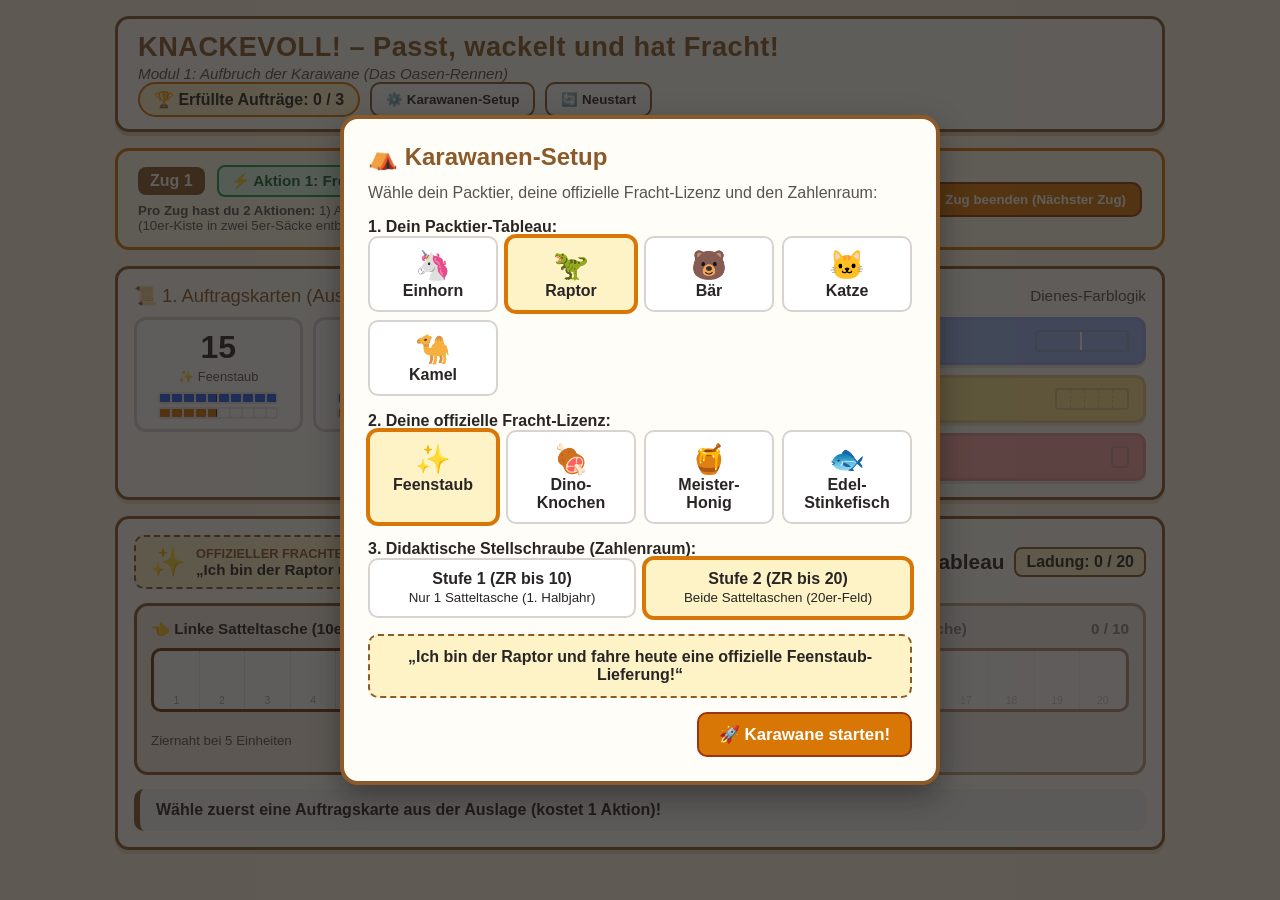
==== knackevoll_aufbruch_der_karawane.html @ 62dbcb81 "bugfix action reset" ====
<!DOCTYPE html>
<html lang="de">
<head>
  <meta charset="UTF-8" />
  <meta name="viewport" content="width=device-width, initial-scale=1.0" />
  <title>KNACKEVOLL! – Passt, wackelt und hat Fracht!</title>
  <style>
    :root {
      --bg-sand: #fdf6e3;
      --bg-panel: #fffdf7;
      --border-wood: #8b5a2b;
      --accent-orange: #d97706;
      --accent-green: #16a34a;
      --blue-10: #2563eb;
      --blue-10-dark: #1d4ed8;
      --yellow-5: #facc15;
      --yellow-5-dark: #ca8a04;
      --red-1: #ef4444;
      --red-1-dark: #b91c1c;
      --text-main: #292524;
    }

    * {
      box-sizing: border-box;
      user-select: none;
    }

    body {
      margin: 0;
      font-family: 'Segoe UI', Tahoma, Geneva, Verdana, sans-serif;
      background-color: var(--bg-sand);
      color: var(--text-main);
      padding: 16px;
    }

    .container {
      max-width: 1050px;
      margin: 0 auto;
    }

    /* Header */
    header {
      display: flex;
      flex-wrap: wrap;
      justify-content: space-between;
      align-items: center;
      background: var(--bg-panel);
      border: 3px solid var(--border-wood);
      border-radius: 14px;
      padding: 12px 20px;
      margin-bottom: 16px;
      box-shadow: 0 4px 0 rgba(139, 90, 43, 0.25);
    }

    .title-group h1 {
      margin: 0;
      font-size: 1.7rem;
      color: var(--border-wood);
      letter-spacing: 0.5px;
    }

    .title-group p {
      margin: 2px 0 0;
      font-size: 0.95rem;
      color: #57534e;
      font-style: italic;
    }

    .header-controls {
      display: flex;
      gap: 10px;
      align-items: center;
      flex-wrap: wrap;
    }

    .badge-score {
      background: #fef3c7;
      border: 2px solid var(--accent-orange);
      padding: 6px 14px;
      border-radius: 999px;
      font-weight: 700;
      font-size: 1rem;
    }

    button {
      cursor: pointer;
      font-family: inherit;
      font-weight: 700;
      border-radius: 10px;
      border: 2px solid var(--border-wood);
      padding: 8px 14px;
      background: #fff;
      color: var(--text-main);
      transition: transform 0.1s, background 0.15s;
    }

    button:hover:not(:disabled) {
      background: #fef3c7;
      transform: translateY(-1px);
    }

    button:disabled {
      opacity: 0.45;
      cursor: not-allowed;
    }

    .btn-primary {
      background: var(--accent-orange);
      color: white;
      border-color: #9a3412;
    }

    .btn-primary:hover:not(:disabled) {
      background: #b45309;
    }

    /* Turn & Action Bar */
    .turn-bar {
      display: grid;
      grid-template-columns: 1fr auto;
      gap: 16px;
      align-items: center;
      background: #fffbeb;
      border: 3px solid var(--accent-orange);
      border-radius: 14px;
      padding: 14px 20px;
      margin-bottom: 16px;
    }

    .action-status {
      display: flex;
      flex-direction: column;
      gap: 6px;
    }

    .action-pills {
      display: flex;
      align-items: center;
      gap: 12px;
      flex-wrap: wrap;
    }

    .turn-badge {
      background: var(--border-wood);
      color: #fff;
      padding: 5px 12px;
      border-radius: 8px;
      font-weight: 700;
    }

    .action-dot {
      display: inline-flex;
      align-items: center;
      gap: 6px;
      padding: 5px 12px;
      border-radius: 8px;
      font-weight: 700;
      font-size: 0.95rem;
      border: 2px solid #78716c;
      background: #e7e5e4;
      color: #57534e;
    }

    .action-dot.available {
      background: #dcfce7;
      border-color: var(--accent-green);
      color: #166534;
    }

    .action-dot.active-grab {
      background: #dbeafe;
      border-color: var(--blue-10);
      color: #1e40af;
      animation: pulse 1.2s infinite;
    }

    @keyframes pulse {
      0%, 100% { transform: scale(1); }
      50% { transform: scale(1.03); }
    }

    /* Order Selection Area */
    .top-grid {
      display: grid;
      grid-template-columns: 1.2fr 1fr;
      gap: 16px;
      margin-bottom: 16px;
    }

    @media (max-width: 820px) {
      .top-grid {
        grid-template-columns: 1fr;
      }
    }

    .panel {
      background: var(--bg-panel);
      border: 3px solid var(--border-wood);
      border-radius: 14px;
      padding: 16px;
      box-shadow: 0 4px 0 rgba(139, 90, 43, 0.18);
    }

    .panel-title {
      margin: 0 0 10px 0;
      font-size: 1.15rem;
      color: var(--border-wood);
      display: flex;
      justify-content: space-between;
      align-items: center;
    }

    .orders-row {
      display: grid;
      grid-template-columns: repeat(3, 1fr);
      gap: 10px;
    }

    .order-card {
      border: 3px solid #d6d3d1;
      border-radius: 12px;
      padding: 10px;
      background: #fff;
      text-align: center;
      cursor: pointer;
      transition: all 0.15s;
      position: relative;
    }

    .order-card:hover:not(.disabled) {
      border-color: var(--accent-orange);
      transform: translateY(-2px);
    }

    .order-card.active {
      border-color: var(--accent-green);
      background: #f0fdf4;
      box-shadow: 0 0 0 3px rgba(22, 163, 74, 0.25);
    }

    .order-card.disabled {
      opacity: 0.55;
      cursor: not-allowed;
    }

    .order-number {
      font-size: 2rem;
      font-weight: 900;
      color: var(--text-main);
      line-height: 1.1;
    }

    .order-desc {
      font-size: 0.8rem;
      color: #57534e;
      margin: 4px 0 8px;
    }

    /* Visual 20-strip on card */
    .mini-strip-wrap {
      display: flex;
      flex-direction: column;
      gap: 3px;
      align-items: center;
    }

    .mini-strip {
      display: grid;
      grid-template-columns: repeat(10, 1fr);
      gap: 2px;
      width: 100%;
      max-width: 120px;
      background: #e7e5e4;
      padding: 2px;
      border-radius: 4px;
    }

    .mini-cell {
      height: 8px;
      background: #fff;
      border-radius: 1px;
    }

    .mini-cell.filled-10 { background: var(--blue-10); }
    .mini-cell.filled-1 { background: var(--accent-orange); }
    .mini-cell.mid-border { border-right: 1.5px solid #292524; }

    /* Market */
    .market-items {
      display: flex;
      flex-direction: column;
      gap: 10px;
    }

    .market-btn {
      display: flex;
      align-items: center;
      justify-content: space-between;
      padding: 10px 14px;
      border-radius: 10px;
      border: 3px solid transparent;
      color: #fff;
      font-size: 1rem;
      font-weight: 800;
      box-shadow: 0 3px 0 rgba(0,0,0,0.2);
    }

    .market-btn.piece-10 {
      background: var(--blue-10);
      border-color: var(--blue-10-dark);
    }

    .market-btn.piece-5 {
      background: var(--yellow-5);
      border-color: var(--yellow-5-dark);
      color: #1c1917;
    }

    .market-btn.piece-1 {
      background: var(--red-1);
      border-color: var(--red-1-dark);
    }

    .piece-preview {
      display: flex;
      height: 22px;
      border-radius: 4px;
      overflow: hidden;
      border: 2px solid rgba(0,0,0,0.35);
    }

    .piece-preview span {
      width: 14px;
      height: 100%;
      border-right: 1px dashed rgba(0,0,0,0.3);
    }

    .piece-preview span:last-child {
      border-right: none;
    }

    /* Animal Board */
    .board-header {
      display: flex;
      justify-content: space-between;
      align-items: center;
      flex-wrap: wrap;
      gap: 12px;
      margin-bottom: 14px;
    }

    .waybill {
      display: flex;
      align-items: center;
      gap: 10px;
      background: #fef3c7;
      border: 2px dashed var(--border-wood);
      padding: 8px 14px;
      border-radius: 10px;
    }

    .waybill-icon {
      font-size: 1.8rem;
    }

    .waybill-text strong {
      display: block;
      font-size: 0.8rem;
      text-transform: uppercase;
      color: var(--border-wood);
    }

    .waybill-text span {
      font-size: 0.95rem;
      font-weight: 700;
    }

    .animal-display {
      display: flex;
      align-items: center;
      gap: 10px;
      font-size: 1.3rem;
      font-weight: 800;
    }

    .bags-grid {
      display: grid;
      grid-template-columns: 1fr 1fr;
      gap: 20px;
      margin-top: 8px;
    }

    @media (max-width: 720px) {
      .bags-grid {
        grid-template-columns: 1fr;
      }
    }

    .saddlebag {
      background: #f5ebe0;
      border: 3px solid var(--border-wood);
      border-radius: 14px;
      padding: 14px;
      position: relative;
      transition: transform 0.15s;
    }

    .saddlebag.locked {
      opacity: 0.55;
      background: #e7e5e4;
    }

    .bag-header {
      display: flex;
      justify-content: space-between;
      font-weight: 800;
      margin-bottom: 10px;
      font-size: 0.95rem;
    }

    .bag-track {
      position: relative;
      height: 64px;
      background: #fff;
      border: 3px solid #78350f;
      border-radius: 10px;
      display: grid;
      grid-template-columns: repeat(10, 1fr);
      overflow: hidden;
    }

    .bag-slot-bg {
      border-right: 1px dotted #d6d3d1;
      display: flex;
      align-items: flex-end;
      justify-content: center;
      padding-bottom: 3px;
      font-size: 0.65rem;
      color: #a8a29e;
    }

    /* 5er Ziernaht */
    .bag-slot-bg:nth-child(5) {
      border-right: 3px dashed #b45309;
    }

    .bag-slot-bg:last-child {
      border-right: none;
    }

    .bag-pieces-layer {
      position: absolute;
      inset: 0;
      display: flex;
      align-items: stretch;
      padding: 4px;
      gap: 2px;
      pointer-events: none;
    }

    .loaded-piece {
      height: 100%;
      border-radius: 6px;
      display: flex;
      align-items: center;
      justify-content: center;
      font-weight: 800;
      font-size: 0.9rem;
      position: relative;
      box-shadow: inset 0 -3px 0 rgba(0,0,0,0.2);
      pointer-events: auto;
    }

    .loaded-piece.val-10 {
      width: 100%;
      background: var(--blue-10);
      color: #fff;
      border: 2px solid var(--blue-10-dark);
      background-image: linear-gradient(to right, transparent 49.5%, rgba(255,255,255,0.6) 49.5%, rgba(255,255,255,0.6) 50.5%, transparent 50.5%);
    }

    .loaded-piece.val-5 {
      width: 50%;
      background: var(--yellow-5);
      color: #1c1917;
      border: 2px solid var(--yellow-5-dark);
      background-image: repeating-linear-gradient(to right, transparent, transparent calc(20% - 1px), rgba(0,0,0,0.18) calc(20% - 1px), rgba(0,0,0,0.18) 20%);
    }

    .loaded-piece.val-1 {
      width: 10%;
      background: var(--red-1);
      color: #fff;
      border: 2px solid var(--red-1-dark);
    }

    .bag-actions {
      margin-top: 10px;
      display: flex;
      justify-content: space-between;
      align-items: center;
      min-height: 36px;
    }

    .btn-unbundle {
      background: #dbeafe;
      border-color: var(--blue-10);
      color: #1e3a8a;
      font-size: 0.85rem;
      padding: 6px 10px;
    }

    /* Wackel-Animation */
    @keyframes shake {
      0%, 100% { transform: translateX(0); }
      20%, 60% { transform: translateX(-8px) rotate(-1deg); }
      40%, 80% { transform: translateX(8px) rotate(1deg); }
    }

    .shake {
      animation: shake 0.45s ease-in-out;
      border-color: var(--red-1) !important;
    }

    /* Message Box */
    .feedback-bar {
      margin-top: 14px;
      padding: 12px 16px;
      border-radius: 10px;
      font-weight: 700;
      background: #f5f5f4;
      border-left: 6px solid var(--border-wood);
      display: flex;
      justify-content: space-between;
      align-items: center;
      gap: 12px;
    }

    .feedback-bar.error {
      background: #fef2f2;
      border-left-color: var(--red-1);
      color: #991b1b;
    }

    .feedback-bar.success {
      background: #f0fdf4;
      border-left-color: var(--accent-green);
      color: #166534;
    }

    /* Modal Setup */
    .modal-overlay {
      position: fixed;
      inset: 0;
      background: rgba(28, 25, 23, 0.7);
      display: flex;
      align-items: center;
      justify-content: center;
      padding: 16px;
      z-index: 100;
    }

    .modal-overlay.hidden {
      display: none;
    }

    .modal-card {
      background: var(--bg-panel);
      border: 4px solid var(--border-wood);
      border-radius: 18px;
      max-width: 600px;
      width: 100%;
      padding: 24px;
      box-shadow: 0 12px 30px rgba(0,0,0,0.35);
    }

    .setup-grid {
      display: grid;
      grid-template-columns: repeat(auto-fit, minmax(110px, 1fr));
      gap: 8px;
      margin-bottom: 16px;
    }

    .choice-btn {
      padding: 10px;
      text-align: center;
      border: 2px solid #d6d3d1;
      border-radius: 10px;
      background: #fff;
      cursor: pointer;
    }

    .choice-btn.selected {
      border-color: var(--accent-orange);
      background: #fef3c7;
      box-shadow: 0 0 0 2px var(--accent-orange);
    }

    .motto-preview {
      background: #fef3c7;
      border: 2px dashed var(--border-wood);
      padding: 12px;
      border-radius: 10px;
      text-align: center;
      font-weight: 700;
      margin: 14px 0;
    }
  </style>
</head>
<body>

<div class="container">
  <header>
    <div class="title-group">
      <h1>KNACKEVOLL! – Passt, wackelt und hat Fracht!</h1>
      <p>Modul 1: Aufbruch der Karawane (Das Oasen-Rennen)</p>
    </div>
    <div class="header-controls">
      <div class="badge-score" id="scoreDisplay">🏆 Erfüllte Aufträge: 0 / 3</div>
      <button onclick="openSetup()">⚙️ Karawanen-Setup</button>
      <button onclick="resetGame()">🔄 Neustart</button>
    </div>
  </header>

  <!-- Turn & Action Economy Bar -->
  <div class="turn-bar">
    <div class="action-status">
      <div class="action-pills">
        <span class="turn-badge" id="turnCounter">Zug 1</span>
        <span class="action-dot available" id="actSlot1">⚡ Aktion 1: Frei</span>
        <span class="action-dot available" id="actSlot2">⚡ Aktion 2: Frei</span>
        <span class="action-dot" id="grabStatus" style="display:none;">📦 Fracht nehmen: noch 1 Teil frei</span>
      </div>
      <small style="color:#57534e;">
        <strong>Pro Zug hast du 2 Aktionen:</strong> 1) Auftrag wählen &nbsp;|&nbsp; 2) Fracht nehmen (max. 2 Teile) &nbsp;|&nbsp; 3) Tauschen (10er-Kiste in zwei 5er-Säcke entbündeln)
      </small>
    </div>
    <div style="display:flex; gap:8px; flex-wrap:wrap;">
      <button id="btnUndo" onclick="undoLastStep()" disabled title="Letzten Klick in diesem Zug korrigieren">↩️ Rückgängig</button>
      <button class="btn-primary" id="btnNextTurn" onclick="endTurn()">⏭️ Zug beenden (Nächster Zug)</button>
    </div>
  </div>

  <!-- Top Grid: Orders & Market -->
  <div class="top-grid">
    <!-- Auftragskarten -->
    <div class="panel">
      <div class="panel-title">
        <span>📜 1. Auftragskarten (Auslage)</span>
        <small id="orderHint" style="font-weight:normal; color:#57534e;">Klicke eine Karte (kostet 1 Aktion)</small>
      </div>
      <div class="orders-row" id="ordersContainer"></div>
    </div>

    <!-- Markt -->
    <div class="panel">
      <div class="panel-title">
        <span>🏪 2. Offener Fracht-Markt</span>
        <small style="font-weight:normal; color:#57534e;">Dienes-Farblogik</small>
      </div>
      <div class="market-items">
        <button class="market-btn piece-10" id="btnBuy10" onclick="takeCargo(10)">
          <span>📦 10er-Kiste (Blau)</span>
          <div class="piece-preview">
            <span style="width:45px; border-right:2px solid #fff;"></span>
            <span style="width:45px;"></span>
          </div>
        </button>
        <button class="market-btn piece-5" id="btnBuy5" onclick="takeCargo(5)">
          <span> sack 5er-Sack (Gelb)</span>
          <div class="piece-preview">
            <span></span><span></span><span></span><span></span><span></span>
          </div>
        </button>
        <button class="market-btn piece-1" id="btnBuy1" onclick="takeCargo(1)">
          <span>🍎 1er-Einheit (Rot)</span>
          <div class="piece-preview">
            <span></span>
          </div>
        </button>
      </div>
    </div>
  </div>

  <!-- Animal Tableau -->
  <div class="panel">
    <div class="board-header">
      <div class="waybill">
        <div class="waybill-icon" id="waybillIcon">✨</div>
        <div class="waybill-text">
          <strong>Offizieller Frachtbrief</strong>
          <span id="waybillMotto">Ich bin der Raptor und fahre heute eine offizielle Feenstaub-Lieferung!</span>
        </div>
      </div>
      <div class="animal-display">
        <span id="animalBadge">🦖 Raptor-Tableau</span>
        <span style="background:#fef3c7; border:2px solid var(--border-wood); padding:4px 10px; border-radius:8px; font-size:1rem;" id="totalLoadBadge">
          Ladung: 0 / 20
        </span>
      </div>
    </div>

    <div class="bags-grid">
      <!-- Linke Tasche (Zehnerstelle) -->
      <div class="saddlebag" id="bagLeft">
        <div class="bag-header">
          <span>👈 Linke Satteltasche (10er-Tasche)</span>
          <span id="leftCount">0 / 10</span>
        </div>
        <div class="bag-track">
          <div class="bag-slot-bg">1</div><div class="bag-slot-bg">2</div><div class="bag-slot-bg">3</div><div class="bag-slot-bg">4</div><div class="bag-slot-bg">5</div>
          <div class="bag-slot-bg">6</div><div class="bag-slot-bg">7</div><div class="bag-slot-bg">8</div><div class="bag-slot-bg">9</div><div class="bag-slot-bg">10</div>
          <div class="bag-pieces-layer" id="leftPieces"></div>
        </div>
        <div class="bag-actions">
          <small style="color:#57534e;">Ziernaht bei 5 Einheiten</small>
          <button class="btn-unbundle" id="btnUnbundleLeft" onclick="unbundleTen('left')" style="display:none;">
            🔄 Tauschen: 10er ➔ 2× 5er (1 Aktion)
          </button>
        </div>
      </div>

      <!-- Rechte Tasche (Einerstelle / Überlauf) -->
      <div class="saddlebag" id="bagRight">
        <div class="bag-header">
          <span>👉 Rechte Satteltasche (Überlauf-Tasche)</span>
          <span id="rightCount">0 / 10</span>
        </div>
        <div class="bag-track">
          <div class="bag-slot-bg">11</div><div class="bag-slot-bg">12</div><div class="bag-slot-bg">13</div><div class="bag-slot-bg">14</div><div class="bag-slot-bg">15</div>
          <div class="bag-slot-bg">16</div><div class="bag-slot-bg">17</div><div class="bag-slot-bg">18</div><div class="bag-slot-bg">19</div><div class="bag-slot-bg">20</div>
          <div class="bag-pieces-layer" id="rightPieces"></div>
        </div>
        <div class="bag-actions">
          <small id="rightBagRuleHint" style="color:#57534e;">Erst öffnen, wenn links randvoll (10) ist!</small>
          <button class="btn-unbundle" id="btnUnbundleRight" onclick="unbundleTen('right')" style="display:none;">
            🔄 Tauschen: 10er ➔ 2× 5er (1 Aktion)
          </button>
        </div>
      </div>
    </div>

    <div class="feedback-bar" id="feedbackBox">
      <span id="feedbackText">Wähle zuerst eine Auftragskarte aus der Auslage (1 Aktion)!</span>
    </div>
  </div>
</div>

<!-- Setup Modal -->
<div class="modal-overlay" id="setupModal">
  <div class="modal-card">
    <h2 style="margin-top:0; color:var(--border-wood);">⛺ Karawanen-Setup</h2>
    <p style="margin-top:-6px; color:#57534e;">Wähle dein Packtier, deine offizielle Fracht-Lizenz und den Zahlenraum:</p>

    <strong>1. Dein Packtier-Tableau:</strong>
    <div class="setup-grid" id="animalChoices"></div>

    <strong>2. Deine offizielle Fracht-Lizenz:</strong>
    <div class="setup-grid" id="licenseChoices"></div>

    <strong>3. Didaktische Stellschraube (Zahlenraum):</strong>
    <div class="setup-grid" style="grid-template-columns: 1fr 1fr;">
      <div class="choice-btn" id="lvl1Btn" onclick="selectLevel(1)">
        <strong>Stufe 1 (ZR bis 10)</strong><br><small>Nur 1 Satteltasche (1. Halbjahr)</small>
      </div>
      <div class="choice-btn selected" id="lvl2Btn" onclick="selectLevel(2)">
        <strong>Stufe 2 (ZR bis 20)</strong><br><small>Beide Satteltaschen (20er-Feld)</small>
      </div>
    </div>

    <div class="motto-preview" id="setupMottoPreview"></div>

    <div style="text-align:right;">
      <button class="btn-primary" onclick="closeSetupAndStart()" style="font-size:1.05rem; padding:10px 20px;">
        🚀 Karawane starten!
      </button>
    </div>
  </div>
</div>

<script>
  const ANIMALS = [
    { id: 'unicorn', name: 'Einhorn', article: 'das Einhorn', icon: '🦄' },
    { id: 'raptor', name: 'Raptor', article: 'der Raptor', icon: '🦖' },
    { id: 'bear', name: 'Bär', article: 'der Bär', icon: '🐻' },
    { id: 'cat', name: 'Katze', article: 'die Katze', icon: '🐱' },
    { id: 'camel', name: 'Kamel', article: 'das Kamel', icon: '🐪' }
  ];

  const LICENSES = [
    { id: 'fairy', name: 'Feenstaub', title: 'Königliche Feenstaub-Lizenz', icon: '✨' },
    { id: 'dino', name: 'Dino-Knochen', title: 'Große Dino-Knochen-Lizenz', icon: '🍖' },
    { id: 'honey', name: 'Meister-Honig', title: 'Meister-Honig-Lizenz', icon: '🍯' },
    { id: 'fish', name: 'Edel-Stinkefisch', title: 'Edel-Stinkefisch-Lizenz', icon: '🐟' }
  ];

  let config = {
    animal: ANIMALS[1],
    license: LICENSES[0],
    level: 2 // 1 = bis 10, 2 = bis 20
  };

  let state = {
    score: 0,
    turn: 1,
    actionsUsed: 0,         // 0..2 Aktionen pro Zug
    cargoGrabRemaining: 0,  // Wenn Aktion "Fracht nehmen" aktiv ist: noch 1 weiteres Teil in dieser Aktion erlaubt
    activeOrder: null,      // Zielzahl
    activeOrderIdx: null,
    availableOrders: [],
    leftBag: [],            // Array aus [10, 5, 1]
    rightBag: [],
    history: []             // Nur für echten "Rückgängig"-Button innerhalb desselben Zuges
  };

  function initSetupUI() {
    const aWrap = document.getElementById('animalChoices');
    aWrap.innerHTML = ANIMALS.map(a => `
      <div class="choice-btn ${a.id === config.animal.id ? 'selected' : ''}" onclick="pickAnimal('${a.id}')">
        <div style="font-size:1.8rem;">${a.icon}</div>
        <strong>${a.name}</strong>
      </div>
    `).join('');

    const lWrap = document.getElementById('licenseChoices');
    lWrap.innerHTML = LICENSES.map(l => `
      <div class="choice-btn ${l.id === config.license.id ? 'selected' : ''}" onclick="pickLicense('${l.id}')">
        <div style="font-size:1.8rem;">${l.icon}</div>
        <strong>${l.name}</strong>
      </div>
    `).join('');

    document.getElementById('lvl1Btn').classList.toggle('selected', config.level === 1);
    document.getElementById('lvl2Btn').classList.toggle('selected', config.level === 2);

    const motto = `„Ich bin ${config.animal.article} und fahre heute eine offizielle ${config.license.name}-Lieferung!“`;
    document.getElementById('setupMottoPreview').textContent = motto;
  }

  function pickAnimal(id) {
    config.animal = ANIMALS.find(a => a.id === id);
    initSetupUI();
  }

  function pickLicense(id) {
    config.license = LICENSES.find(l => l.id === id);
    initSetupUI();
  }

  function selectLevel(lvl) {
    config.level = lvl;
    initSetupUI();
  }

  function openSetup() {
    initSetupUI();
    document.getElementById('setupModal').classList.remove('hidden');
  }

  function closeSetupAndStart() {
    document.getElementById('setupModal').classList.add('hidden');
    resetGame();
  }

  function generateOrders() {
    const maxVal = config.level === 1 ? 10 : 20;
    const minVal = config.level === 1 ? 2 : 6;
    const set = new Set();
    while (set.size < 3) {
      set.add(Math.floor(Math.random() * (maxVal - minVal + 1)) + minVal);
    }
    return Array.from(set);
  }

  function saveSnapshot() {
    state.history.push(JSON.stringify({
      actionsUsed: state.actionsUsed,
      cargoGrabRemaining: state.cargoGrabRemaining,
      activeOrder: state.activeOrder,
      activeOrderIdx: state.activeOrderIdx,
      leftBag: [...state.leftBag],
      rightBag: [...state.rightBag]
    }));
  }

  function undoLastStep() {
    if (state.history.length === 0) return;
    const prev = JSON.parse(state.history.pop());
    state.actionsUsed = prev.actionsUsed;
    state.cargoGrabRemaining = prev.cargoGrabRemaining;
    state.activeOrder = prev.activeOrder;
    state.activeOrderIdx = prev.activeOrderIdx;
    state.leftBag = prev.leftBag;
    state.rightBag = prev.rightBag;
    setFeedback('↩️ Letzter Schritt in diesem Zug wurde rückgängig gemacht.', '');
    render();
  }

  function resetGame() {
    state.score = 0;
    state.turn = 1;
    state.actionsUsed = 0;
    state.cargoGrabRemaining = 0;
    state.activeOrder = null;
    state.activeOrderIdx = null;
    state.availableOrders = generateOrders();
    state.leftBag = [];
    state.rightBag = [];
    state.history = [];
    setFeedback('Wähle zuerst eine Auftragskarte aus der Auslage (kostet 1 Aktion)!', '');
    render();
  }

  // AKTION 1: Auftrag wählen
  function selectOrderCard(index) {
    if (state.activeOrder !== null) {
      setFeedback('Du hast bereits einen aktiven Auftrag! Belade dein Tier bis zum Zielwert.', 'error');
      return;
    }
    if (state.actionsUsed >= 2) {
      setFeedback('Keine Aktion mehr in diesem Zug frei! Klicke auf „Zug beenden“.', 'error');
      return;
    }

    saveSnapshot();
    // Falls man mitten in einer "Fracht nehmen"-Aktion war, wird diese abgeschlossen
    state.cargoGrabRemaining = 0;
    state.actionsUsed += 1;
    state.activeOrderIdx = index;
    state.activeOrder = state.availableOrders[index];

    setFeedback(`📜 Auftrag „${state.activeOrder} ${config.license.name}“ gewählt (1 Aktion verbraucht).`, '');
    render();
  }

  // AKTION 2: Fracht nehmen (maximal 2 Teile pro Aktion)
  function takeCargo(pieceValue) {
    if (state.activeOrder === null) {
      setFeedback('Bitte wähle zuerst eine Auftragskarte (1 Aktion), bevor du Fracht auflädst!', 'error');
      return;
    }

    // Prüfen, ob noch ein Teil aus einer laufenden "Fracht nehmen"-Aktion frei ist oder eine neue Aktion gestartet werden muss
    const needsNewAction = state.cargoGrabRemaining === 0;
    if (needsNewAction && state.actionsUsed >= 2) {
      setFeedback('Deine 2 Aktionen für diesen Zug sind verbraucht! Klicke auf „Zug beenden“.', 'error');
      return;
    }

    const leftSum = sumBag(state.leftBag);
    const rightSum = sumBag(state.rightBag);
    const totalSum = leftSum + rightSum;

    // Prüfen, ob das Auftragslimit überschritten würde
    if (totalSum + pieceValue > state.activeOrder) {
      triggerShake(leftSum < 10 ? 'bagLeft' : 'bagRight');
      setFeedback(`⚠️ Wackel-Regel! Dein Auftrag verlangt genau ${state.activeOrder}. Mit +${pieceValue} würdest du überladen (${totalSum + pieceValue})!`, 'error');
      return;
    }

    // „Erst links, dann rechts“-Regel
    let targetBag = 'left';
    if (leftSum < 10) {
      if (leftSum + pieceValue > 10) {
        triggerShake('bagLeft');
        setFeedback(`⚠️ Wackel-Regel! In der linken Tasche sind nur noch ${10 - leftSum} Plätze frei. Ein ${pieceValue}er-Stück passt dort nicht hinein!`, 'error');
        return;
      }
      targetBag = 'left';
    } else {
      if (config.level === 1) {
        triggerShake('bagLeft');
        setFeedback('Die Satteltasche ist bereits voll (10/10)!', 'error');
        return;
      }
      if (rightSum + pieceValue > 10) {
        triggerShake('bagRight');
        setFeedback(`⚠️ Wackel-Regel! In der rechten Tasche sind nur noch ${10 - rightSum} Plätze frei. Ein ${pieceValue}er-Stück passt nicht!`, 'error');
        return;
      }
      targetBag = 'right';
    }

    saveSnapshot();

    if (needsNewAction) {
      state.actionsUsed += 1;
      state.cargoGrabRemaining = 1; // 1. Teil genommen -> noch 1 weiteres Teil in dieser Aktion erlaubt
    } else {
      state.cargoGrabRemaining = 0; // 2. Teil genommen -> Aktion "Fracht nehmen" komplett ausgeschöpft
    }

    if (targetBag === 'left') {
      state.leftBag.push(pieceValue);
    } else {
      state.rightBag.push(pieceValue);
    }

    const newTotal = sumBag(state.leftBag) + sumBag(state.rightBag);
    if (newTotal === state.activeOrder) {
      completeDelivery();
      return;
    }

    const grabInfo = state.cargoGrabRemaining === 1
      ? 'Du darfst in dieser Aktion noch 1 weiteres Frachtstück greifen!'
      : '2 Frachtstücke in dieser Aktion gegriffen.';
    setFeedback(`✅ ${pieceValue}er-Fracht geladen. ${grabInfo}`, '');
    render();
  }

  // AKTION 3: Tauschen (Eine 10er-Kiste zurück in den Markt werfen und zwei 5er-Säcke nehmen)
  function unbundleTen(bagSide) {
    const bag = bagSide === 'left' ? state.leftBag : state.rightBag;
    const tenIdx = bag.indexOf(10);
    if (tenIdx === -1) return;

    if (state.actionsUsed >= 2) {
      setFeedback('Zum Tauschen (Entbündeln) brauchst du 1 freie Aktion! Klicke zuerst auf „Zug beenden“.', 'error');
      return;
    }

    saveSnapshot();
    // Laufende "Fracht nehmen"-Aktion wird beendet, Tauschen kostet 1 eigene Aktion
    state.cargoGrabRemaining = 0;
    state.actionsUsed += 1;

    bag.splice(tenIdx, 1, 5, 5);
    setFeedback('🔄 Basar-Tausch (1 Aktion): 10er-Kiste in zwei 5er-Säcke entbündelt!', '');
    render();
  }

  function completeDelivery() {
    state.score += 1;
    const finishedOrder = state.activeOrder;

    // Karte ersetzen, Fracht zurück in den Vorrat
    state.leftBag = [];
    state.rightBag = [];
    state.activeOrder = null;
    state.availableOrders[state.activeOrderIdx] = generateSingleOrder();
    state.activeOrderIdx = null;
    state.cargoGrabRemaining = 0;
    state.history = []; // Nach Lieferung kein Undo über die Lieferung zurück

    if (state.score >= 3) {
      setFeedback(`🎉 KNACKEVOLL! Du hast den Auftrag (${finishedOrder}) geliefert und alle 3 Aufträge erfüllt! Du gewinnst das Oasen-Rennen in Zug ${state.turn}!`, 'success');
    } else {
      setFeedback(`🎉 Lieferung (${finishedOrder}) abgeschlossen! 1 Siegpunkt erhalten und Fracht ins Lager geliefert.`, 'success');
    }
    render();
  }

  function generateSingleOrder() {
    const maxVal = config.level === 1 ? 10 : 20;
    const minVal = config.level === 1 ? 2 : 6;
    let candidate = Math.floor(Math.random() * (maxVal - minVal + 1)) + minVal;
    while (state.availableOrders.includes(candidate)) {
      candidate = Math.floor(Math.random() * (maxVal - minVal + 1)) + minVal;
    }
    return candidate;
  }

  function endTurn() {
    state.turn += 1;
    state.actionsUsed = 0;
    state.cargoGrabRemaining = 0;
    state.history = [];
    setFeedback(`⏭️ Zug ${state.turn} startet! Du hast wieder 2 frische Aktionen.`, '');
    render();
  }

  function sumBag(arr) {
    return arr.reduce((a, b) => a + b, 0);
  }

  function triggerShake(elementId) {
    const el = document.getElementById(elementId);
    el.classList.remove('shake');
    void el.offsetWidth;
    el.classList.add('shake');
  }

  function setFeedback(msg, type) {
    const box = document.getElementById('feedbackBox');
    box.className = 'feedback-bar ' + (type || '');
    document.getElementById('feedbackText').textContent = msg;
  }

  function buildMiniStripHTML(target) {
    let row1 = '';
    for (let i = 1; i <= 10; i++) {
      const filled = i <= target ? (target >= 10 ? 'filled-10' : 'filled-1') : '';
      const mid = i === 5 ? 'mid-border' : '';
      row1 += `<div class="mini-cell ${filled} ${mid}"></div>`;
    }
    let row2 = '';
    if (config.level === 2) {
      for (let i = 11; i <= 20; i++) {
        const filled = i <= target ? 'filled-1' : '';
        const mid = i === 15 ? 'mid-border' : '';
        row2 += `<div class="mini-cell ${filled} ${mid}"></div>`;
      }
    }
    return `
      <div class="mini-strip-wrap">
        <div class="mini-strip">${row1}</div>
        ${config.level === 2 ? `<div class="mini-strip">${row2}</div>` : ''}
      </div>
    `;
  }

  function render() {
    // Header & Waybill
    document.getElementById('scoreDisplay').textContent = `🏆 Erfüllte Aufträge: ${state.score} / 3`;
    document.getElementById('waybillIcon').textContent = config.license.icon;
    document.getElementById('waybillMotto').textContent =
      `„Ich bin ${config.animal.article} und fahre heute eine offizielle ${config.license.name}-Lieferung!“`;
    document.getElementById('animalBadge').textContent = `${config.animal.icon} ${config.animal.name}-Tableau`;

    // Turn & Action Pills
    document.getElementById('turnCounter').textContent = `Zug ${state.turn}`;
    const slot1 = document.getElementById('actSlot1');
    const slot2 = document.getElementById('actSlot2');

    // Aktion 1 Anzeige
    if (state.actionsUsed === 0) {
      slot1.className = 'action-dot available';
      slot1.textContent = '⚡ Aktion 1: Frei';
    } else if (state.actionsUsed === 1 && state.cargoGrabRemaining === 1) {
      slot1.className = 'action-dot active-grab';
      slot1.textContent = '📦 Aktion 1: 1/2 Fracht gegriffen';
    } else {
      slot1.className = 'action-dot';
      slot1.textContent = '✓ Aktion 1: Verbraucht';
    }

    // Aktion 2 Anzeige
    if (state.actionsUsed < 2) {
      slot2.className = 'action-dot available';
      slot2.textContent = '⚡ Aktion 2: Frei';
    } else if (state.actionsUsed === 2 && state.cargoGrabRemaining === 1) {
      slot2.className = 'action-dot active-grab';
      slot2.textContent = '📦 Aktion 2: 1/2 Fracht gegriffen';
    } else {
      slot2.className = 'action-dot';
      slot2.textContent = '✓ Aktion 2: Verbraucht';
    }

    const grabBadge = document.getElementById('grabStatus');
    if (state.cargoGrabRemaining > 0) {
      grabBadge.style.display = 'inline-flex';
      grabBadge.className = 'action-dot active-grab';
      grabBadge.textContent = `🖐️ Noch 1 Frachtstück in dieser Aktion frei!`;
    } else {
      grabBadge.style.display = 'none';
    }

    document.getElementById('btnUndo').disabled = state.history.length === 0;

    // Orders
    const ordersWrap = document.getElementById('ordersContainer');
    ordersWrap.innerHTML = state.availableOrders.map((val, idx) => {
      const isSelected = state.activeOrderIdx === idx;
      const isDisabled = (state.activeOrder !== null && !isSelected) || (state.activeOrder === null && state.actionsUsed >= 2);
      return `
        <div class="order-card ${isSelected ? 'active' : ''} ${isDisabled ? 'disabled' : ''}"
             onclick="selectOrderCard(${idx})">
          <div class="order-number">${val}</div>
          <div class="order-desc">${config.license.icon} ${config.license.name}</div>
          ${buildMiniStripHTML(val)}
        </div>
      `;
    }).join('');

    // Market buttons
    const canGrabCargo = state.activeOrder !== null && (state.cargoGrabRemaining > 0 || state.actionsUsed < 2);
    document.getElementById('btnBuy10').disabled = !canGrabCargo;
    document.getElementById('btnBuy5').disabled = !canGrabCargo;
    document.getElementById('btnBuy1').disabled = !canGrabCargo;

    // Bags
    const leftSum = sumBag(state.leftBag);
    const rightSum = sumBag(state.rightBag);
    const maxCap = config.level === 1 ? 10 : 20;

    document.getElementById('totalLoadBadge').textContent =
      state.activeOrder !== null
        ? `Geladen: ${leftSum + rightSum} / Ziel: ${state.activeOrder}`
        : `Ladung: ${leftSum + rightSum} / ${maxCap}`;

    document.getElementById('leftCount').textContent = `${leftSum} / 10`;
    document.getElementById('rightCount').textContent = `${rightSum} / 10`;

    // Render pieces inside left bag
    document.getElementById('leftPieces').innerHTML = state.leftBag.map(val => `
      <div class="loaded-piece val-${val}">${val}er</div>
    `).join('');

    // Render pieces inside right bag
    const rightBagEl = document.getElementById('bagRight');
    if (config.level === 1) {
      rightBagEl.style.display = 'none';
    } else {
      rightBagEl.style.display = 'block';
      const rightUnlocked = leftSum === 10;
      rightBagEl.classList.toggle('locked', !rightUnlocked);
      document.getElementById('rightBagRuleHint').textContent = rightUnlocked
        ? '✅ Linke Tasche voll (10) – Überlauf-Tasche bereit!'
        : '🔒 Erst öffnen, wenn links randvoll (10) ist!';

      document.getElementById('rightPieces').innerHTML = state.rightBag.map(val => `
        <div class="loaded-piece val-${val}">${val}er</div>
      `).join('');
    }

    // Unbundle (Tauschen) Buttons
    const canUnbundleLeft = state.leftBag.includes(10) && state.actionsUsed < 2;
    const canUnbundleRight = state.rightBag.includes(10) && state.actionsUsed < 2;
    document.getElementById('btnUnbundleLeft').style.display = state.leftBag.includes(10) ? 'inline-block' : 'none';
    document.getElementById('btnUnbundleLeft').disabled = !canUnbundleLeft;

    document.getElementById('btnUnbundleRight').style.display = state.rightBag.includes(10) ? 'inline-block' : 'none';
    document.getElementById('btnUnbundleRight').disabled = !canUnbundleRight;
  }

  // Start directly with Caravan Setup open
  initSetupUI();
  resetGame();
</script>
</body>
</html>
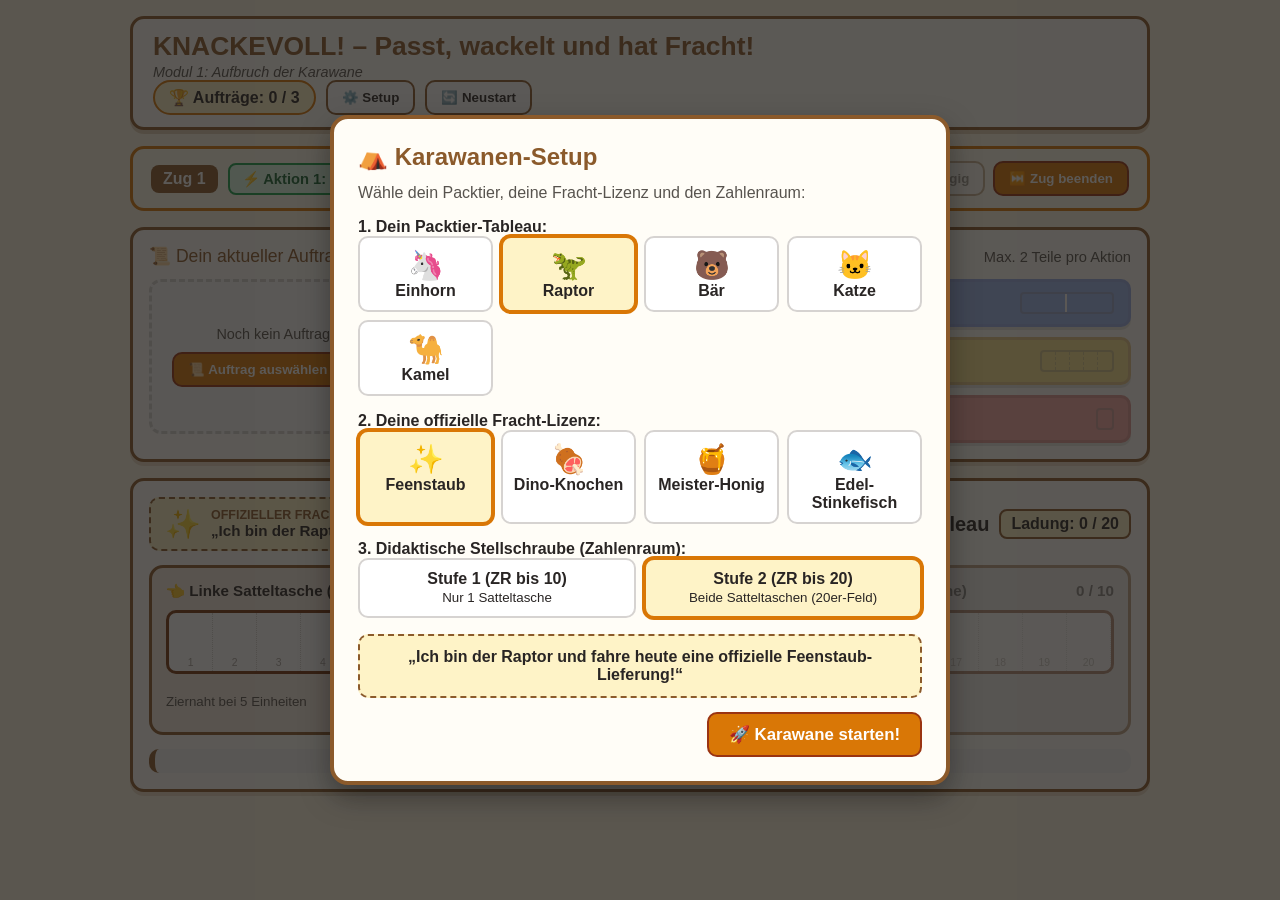
==== commit 78425b8e: "missions as pop up" ====
--- a/knackevoll_aufbruch_der_karawane.html
+++ b/knackevoll_aufbruch_der_karawane.html
@@ -34,7 +34,7 @@
     }
 
     .container {
-      max-width: 1050px;
+      max-width: 1020px;
       margin: 0 auto;
     }
 
@@ -54,14 +54,13 @@
 
     .title-group h1 {
       margin: 0;
-      font-size: 1.7rem;
+      font-size: 1.65rem;
       color: var(--border-wood);
-      letter-spacing: 0.5px;
     }
 
     .title-group p {
       margin: 2px 0 0;
-      font-size: 0.95rem;
+      font-size: 0.9rem;
       color: #57534e;
       font-style: italic;
     }
@@ -123,20 +122,14 @@
       background: #fffbeb;
       border: 3px solid var(--accent-orange);
       border-radius: 14px;
-      padding: 14px 20px;
+      padding: 12px 18px;
       margin-bottom: 16px;
     }
 
-    .action-status {
-      display: flex;
-      flex-direction: column;
-      gap: 6px;
-    }
-
     .action-pills {
       display: flex;
       align-items: center;
-      gap: 12px;
+      gap: 10px;
       flex-wrap: wrap;
     }
 
@@ -155,7 +148,7 @@
       padding: 5px 12px;
       border-radius: 8px;
       font-weight: 700;
-      font-size: 0.95rem;
+      font-size: 0.92rem;
       border: 2px solid #78716c;
       background: #e7e5e4;
       color: #57534e;
@@ -179,15 +172,15 @@
       50% { transform: scale(1.03); }
     }
 
-    /* Order Selection Area */
+    /* Streamlined Top Grid: Active Order & Market */
     .top-grid {
       display: grid;
-      grid-template-columns: 1.2fr 1fr;
+      grid-template-columns: 320px 1fr;
       gap: 16px;
       margin-bottom: 16px;
     }
 
-    @media (max-width: 820px) {
+    @media (max-width: 780px) {
       .top-grid {
         grid-template-columns: 1fr;
       }
@@ -202,66 +195,71 @@
     }
 
     .panel-title {
-      margin: 0 0 10px 0;
-      font-size: 1.15rem;
+      margin: 0 0 12px 0;
+      font-size: 1.1rem;
       color: var(--border-wood);
       display: flex;
       justify-content: space-between;
       align-items: center;
     }
 
-    .orders-row {
-      display: grid;
-      grid-template-columns: repeat(3, 1fr);
-      gap: 10px;
+    /* Single Active Order Slot */
+    .active-order-slot {
+      display: flex;
+      flex-direction: column;
+      align-items: center;
+      justify-content: center;
+      min-height: 155px;
+      border: 3px dashed #d6d3d1;
+      border-radius: 12px;
+      padding: 14px;
+      background: #fafaf9;
+      text-align: center;
+    }
+
+    .active-order-slot.has-order {
+      border-style: solid;
+      border-color: var(--accent-green);
+      background: #f0fdf4;
     }
 
     .order-card {
       border: 3px solid #d6d3d1;
       border-radius: 12px;
-      padding: 10px;
+      padding: 14px;
       background: #fff;
       text-align: center;
       cursor: pointer;
       transition: all 0.15s;
-      position: relative;
-    }
-
-    .order-card:hover:not(.disabled) {
+    }
+
+    .order-card:hover {
       border-color: var(--accent-orange);
-      transform: translateY(-2px);
-    }
-
-    .order-card.active {
-      border-color: var(--accent-green);
-      background: #f0fdf4;
-      box-shadow: 0 0 0 3px rgba(22, 163, 74, 0.25);
-    }
-
-    .order-card.disabled {
-      opacity: 0.55;
-      cursor: not-allowed;
+      transform: translateY(-3px);
+      box-shadow: 0 6px 12px rgba(0,0,0,0.1);
     }
 
     .order-number {
-      font-size: 2rem;
+      font-size: 2.3rem;
       font-weight: 900;
       color: var(--text-main);
-      line-height: 1.1;
+      line-height: 1;
     }
 
     .order-desc {
-      font-size: 0.8rem;
+      font-size: 0.9rem;
+      font-weight: 700;
       color: #57534e;
-      margin: 4px 0 8px;
-    }
-
-    /* Visual 20-strip on card */
+      margin: 6px 0 10px;
+    }
+
+    /* Visual 20-strip */
     .mini-strip-wrap {
       display: flex;
       flex-direction: column;
-      gap: 3px;
-      align-items: center;
+      gap: 4px;
+      align-items: center;
+      width: 100%;
     }
 
     .mini-strip {
@@ -269,21 +267,21 @@
       grid-template-columns: repeat(10, 1fr);
       gap: 2px;
       width: 100%;
-      max-width: 120px;
-      background: #e7e5e4;
-      padding: 2px;
+      max-width: 160px;
+      background: #d6d3d1;
+      padding: 3px;
       border-radius: 4px;
     }
 
     .mini-cell {
-      height: 8px;
+      height: 10px;
       background: #fff;
       border-radius: 1px;
     }
 
     .mini-cell.filled-10 { background: var(--blue-10); }
     .mini-cell.filled-1 { background: var(--accent-orange); }
-    .mini-cell.mid-border { border-right: 1.5px solid #292524; }
+    .mini-cell.mid-border { border-right: 2px solid #1c1917; }
 
     /* Market */
     .market-items {
@@ -365,7 +363,7 @@
 
     .waybill-text strong {
       display: block;
-      font-size: 0.8rem;
+      font-size: 0.78rem;
       text-transform: uppercase;
       color: var(--border-wood);
     }
@@ -379,7 +377,7 @@
       display: flex;
       align-items: center;
       gap: 10px;
-      font-size: 1.3rem;
+      font-size: 1.25rem;
       font-weight: 800;
     }
 
@@ -387,7 +385,6 @@
       display: grid;
       grid-template-columns: 1fr 1fr;
       gap: 20px;
-      margin-top: 8px;
     }
 
     @media (max-width: 720px) {
@@ -439,7 +436,6 @@
       color: #a8a29e;
     }
 
-    /* 5er Ziernaht */
     .bag-slot-bg:nth-child(5) {
       border-right: 3px dashed #b45309;
     }
@@ -466,9 +462,7 @@
       justify-content: center;
       font-weight: 800;
       font-size: 0.9rem;
-      position: relative;
       box-shadow: inset 0 -3px 0 rgba(0,0,0,0.2);
-      pointer-events: auto;
     }
 
     .loaded-piece.val-10 {
@@ -499,7 +493,7 @@
       display: flex;
       justify-content: space-between;
       align-items: center;
-      min-height: 36px;
+      min-height: 34px;
     }
 
     .btn-unbundle {
@@ -510,7 +504,6 @@
       padding: 6px 10px;
     }
 
-    /* Wackel-Animation */
     @keyframes shake {
       0%, 100% { transform: translateX(0); }
       20%, 60% { transform: translateX(-8px) rotate(-1deg); }
@@ -522,7 +515,6 @@
       border-color: var(--red-1) !important;
     }
 
-    /* Message Box */
     .feedback-bar {
       margin-top: 14px;
       padding: 12px 16px;
@@ -530,10 +522,6 @@
       font-weight: 700;
       background: #f5f5f4;
       border-left: 6px solid var(--border-wood);
-      display: flex;
-      justify-content: space-between;
-      align-items: center;
-      gap: 12px;
     }
 
     .feedback-bar.error {
@@ -548,11 +536,11 @@
       color: #166534;
     }
 
-    /* Modal Setup */
+    /* Modals (Setup & Order Selection) */
     .modal-overlay {
       position: fixed;
       inset: 0;
-      background: rgba(28, 25, 23, 0.7);
+      background: rgba(28, 25, 23, 0.72);
       display: flex;
       align-items: center;
       justify-content: center;
@@ -568,7 +556,7 @@
       background: var(--bg-panel);
       border: 4px solid var(--border-wood);
       border-radius: 18px;
-      max-width: 600px;
+      max-width: 620px;
       width: 100%;
       padding: 24px;
       box-shadow: 0 12px 30px rgba(0,0,0,0.35);
@@ -579,6 +567,19 @@
       grid-template-columns: repeat(auto-fit, minmax(110px, 1fr));
       gap: 8px;
       margin-bottom: 16px;
+    }
+
+    .orders-modal-grid {
+      display: grid;
+      grid-template-columns: repeat(3, 1fr);
+      gap: 14px;
+      margin: 18px 0;
+    }
+
+    @media (max-width: 560px) {
+      .orders-modal-grid {
+        grid-template-columns: 1fr;
+      }
     }
 
     .choice-btn {
@@ -613,50 +614,44 @@
   <header>
     <div class="title-group">
       <h1>KNACKEVOLL! – Passt, wackelt und hat Fracht!</h1>
-      <p>Modul 1: Aufbruch der Karawane (Das Oasen-Rennen)</p>
+      <p>Modul 1: Aufbruch der Karawane</p>
     </div>
     <div class="header-controls">
-      <div class="badge-score" id="scoreDisplay">🏆 Erfüllte Aufträge: 0 / 3</div>
-      <button onclick="openSetup()">⚙️ Karawanen-Setup</button>
+      <div class="badge-score" id="scoreDisplay">🏆 Aufträge: 0 / 3</div>
+      <button onclick="openSetup()">⚙️ Setup</button>
       <button onclick="resetGame()">🔄 Neustart</button>
     </div>
   </header>
 
-  <!-- Turn & Action Economy Bar -->
+  <!-- Turn & Action Bar -->
   <div class="turn-bar">
-    <div class="action-status">
-      <div class="action-pills">
-        <span class="turn-badge" id="turnCounter">Zug 1</span>
-        <span class="action-dot available" id="actSlot1">⚡ Aktion 1: Frei</span>
-        <span class="action-dot available" id="actSlot2">⚡ Aktion 2: Frei</span>
-        <span class="action-dot" id="grabStatus" style="display:none;">📦 Fracht nehmen: noch 1 Teil frei</span>
-      </div>
-      <small style="color:#57534e;">
-        <strong>Pro Zug hast du 2 Aktionen:</strong> 1) Auftrag wählen &nbsp;|&nbsp; 2) Fracht nehmen (max. 2 Teile) &nbsp;|&nbsp; 3) Tauschen (10er-Kiste in zwei 5er-Säcke entbündeln)
-      </small>
+    <div class="action-pills">
+      <span class="turn-badge" id="turnCounter">Zug 1</span>
+      <span class="action-dot available" id="actSlot1">⚡ Aktion 1: Frei</span>
+      <span class="action-dot available" id="actSlot2">⚡ Aktion 2: Frei</span>
+      <span class="action-dot" id="grabStatus" style="display:none;"></span>
     </div>
-    <div style="display:flex; gap:8px; flex-wrap:wrap;">
+    <div style="display:flex; gap:8px;">
       <button id="btnUndo" onclick="undoLastStep()" disabled title="Letzten Klick in diesem Zug korrigieren">↩️ Rückgängig</button>
-      <button class="btn-primary" id="btnNextTurn" onclick="endTurn()">⏭️ Zug beenden (Nächster Zug)</button>
+      <button class="btn-primary" onclick="endTurn()">⏭️ Zug beenden</button>
     </div>
   </div>
 
-  <!-- Top Grid: Orders & Market -->
+  <!-- Top Grid: Active Order Slot & Market -->
   <div class="top-grid">
-    <!-- Auftragskarten -->
+    <!-- Aktiver Auftrag -->
     <div class="panel">
       <div class="panel-title">
-        <span>📜 1. Auftragskarten (Auslage)</span>
-        <small id="orderHint" style="font-weight:normal; color:#57534e;">Klicke eine Karte (kostet 1 Aktion)</small>
+        <span>📜 Dein aktueller Auftrag</span>
       </div>
-      <div class="orders-row" id="ordersContainer"></div>
+      <div id="activeOrderSlot" class="active-order-slot"></div>
     </div>
 
     <!-- Markt -->
     <div class="panel">
       <div class="panel-title">
-        <span>🏪 2. Offener Fracht-Markt</span>
-        <small style="font-weight:normal; color:#57534e;">Dienes-Farblogik</small>
+        <span>🏪 Offener Fracht-Markt</span>
+        <small style="font-weight:normal; color:#57534e;">Max. 2 Teile pro Aktion</small>
       </div>
       <div class="market-items">
         <button class="market-btn piece-10" id="btnBuy10" onclick="takeCargo(10)">
@@ -667,7 +662,7 @@
           </div>
         </button>
         <button class="market-btn piece-5" id="btnBuy5" onclick="takeCargo(5)">
-          <span> sack 5er-Sack (Gelb)</span>
+          <span>💰 5er-Sack (Gelb)</span>
           <div class="piece-preview">
             <span></span><span></span><span></span><span></span><span></span>
           </div>
@@ -689,19 +684,17 @@
         <div class="waybill-icon" id="waybillIcon">✨</div>
         <div class="waybill-text">
           <strong>Offizieller Frachtbrief</strong>
-          <span id="waybillMotto">Ich bin der Raptor und fahre heute eine offizielle Feenstaub-Lieferung!</span>
+          <span id="waybillMotto"></span>
         </div>
       </div>
       <div class="animal-display">
-        <span id="animalBadge">🦖 Raptor-Tableau</span>
-        <span style="background:#fef3c7; border:2px solid var(--border-wood); padding:4px 10px; border-radius:8px; font-size:1rem;" id="totalLoadBadge">
-          Ladung: 0 / 20
-        </span>
+        <span id="animalBadge"></span>
+        <span style="background:#fef3c7; border:2px solid var(--border-wood); padding:4px 10px; border-radius:8px; font-size:1rem;" id="totalLoadBadge"></span>
       </div>
     </div>
 
     <div class="bags-grid">
-      <!-- Linke Tasche (Zehnerstelle) -->
+      <!-- Linke Tasche -->
       <div class="saddlebag" id="bagLeft">
         <div class="bag-header">
           <span>👈 Linke Satteltasche (10er-Tasche)</span>
@@ -720,7 +713,7 @@
         </div>
       </div>
 
-      <!-- Rechte Tasche (Einerstelle / Überlauf) -->
+      <!-- Rechte Tasche -->
       <div class="saddlebag" id="bagRight">
         <div class="bag-header">
           <span>👉 Rechte Satteltasche (Überlauf-Tasche)</span>
@@ -732,7 +725,7 @@
           <div class="bag-pieces-layer" id="rightPieces"></div>
         </div>
         <div class="bag-actions">
-          <small id="rightBagRuleHint" style="color:#57534e;">Erst öffnen, wenn links randvoll (10) ist!</small>
+          <small id="rightBagRuleHint" style="color:#57534e;"></small>
           <button class="btn-unbundle" id="btnUnbundleRight" onclick="unbundleTen('right')" style="display:none;">
             🔄 Tauschen: 10er ➔ 2× 5er (1 Aktion)
           </button>
@@ -741,16 +734,16 @@
     </div>
 
     <div class="feedback-bar" id="feedbackBox">
-      <span id="feedbackText">Wähle zuerst eine Auftragskarte aus der Auslage (1 Aktion)!</span>
+      <span id="feedbackText"></span>
     </div>
   </div>
 </div>
 
-<!-- Setup Modal -->
+<!-- Modal 1: Karawanen-Setup -->
 <div class="modal-overlay" id="setupModal">
   <div class="modal-card">
     <h2 style="margin-top:0; color:var(--border-wood);">⛺ Karawanen-Setup</h2>
-    <p style="margin-top:-6px; color:#57534e;">Wähle dein Packtier, deine offizielle Fracht-Lizenz und den Zahlenraum:</p>
+    <p style="margin-top:-6px; color:#57534e;">Wähle dein Packtier, deine Fracht-Lizenz und den Zahlenraum:</p>
 
     <strong>1. Dein Packtier-Tableau:</strong>
     <div class="setup-grid" id="animalChoices"></div>
@@ -761,7 +754,7 @@
     <strong>3. Didaktische Stellschraube (Zahlenraum):</strong>
     <div class="setup-grid" style="grid-template-columns: 1fr 1fr;">
       <div class="choice-btn" id="lvl1Btn" onclick="selectLevel(1)">
-        <strong>Stufe 1 (ZR bis 10)</strong><br><small>Nur 1 Satteltasche (1. Halbjahr)</small>
+        <strong>Stufe 1 (ZR bis 10)</strong><br><small>Nur 1 Satteltasche</small>
       </div>
       <div class="choice-btn selected" id="lvl2Btn" onclick="selectLevel(2)">
         <strong>Stufe 2 (ZR bis 20)</strong><br><small>Beide Satteltaschen (20er-Feld)</small>
@@ -774,6 +767,22 @@
       <button class="btn-primary" onclick="closeSetupAndStart()" style="font-size:1.05rem; padding:10px 20px;">
         🚀 Karawane starten!
       </button>
+    </div>
+  </div>
+</div>
+
+<!-- Modal 2: Auftrag wählen (Pop-up) -->
+<div class="modal-overlay hidden" id="orderModal">
+  <div class="modal-card">
+    <h2 style="margin-top:0; color:var(--border-wood);">📜 Auftrag wählen (kostet 1 Aktion)</h2>
+    <p style="margin-top:-6px; color:#57534e;">
+      Wähle eine der 3 offenen Auftragskarten. Sobald du dich entschieden hast, bleibt dieser Auftrag fest bestehen, bis er geliefert ist!
+    </p>
+
+    <div class="orders-modal-grid" id="modalOrdersContainer"></div>
+
+    <div style="text-align:right;">
+      <button onclick="closeOrderModal()">Abbrechen</button>
     </div>
   </div>
 </div>
@@ -788,42 +797,40 @@
   ];
 
   const LICENSES = [
-    { id: 'fairy', name: 'Feenstaub', title: 'Königliche Feenstaub-Lizenz', icon: '✨' },
-    { id: 'dino', name: 'Dino-Knochen', title: 'Große Dino-Knochen-Lizenz', icon: '🍖' },
-    { id: 'honey', name: 'Meister-Honig', title: 'Meister-Honig-Lizenz', icon: '🍯' },
-    { id: 'fish', name: 'Edel-Stinkefisch', title: 'Edel-Stinkefisch-Lizenz', icon: '🐟' }
+    { id: 'fairy', name: 'Feenstaub', icon: '✨' },
+    { id: 'dino', name: 'Dino-Knochen', icon: '🍖' },
+    { id: 'honey', name: 'Meister-Honig', icon: '🍯' },
+    { id: 'fish', name: 'Edel-Stinkefisch', icon: '🐟' }
   ];
 
   let config = {
     animal: ANIMALS[1],
     license: LICENSES[0],
-    level: 2 // 1 = bis 10, 2 = bis 20
+    level: 2
   };
 
   let state = {
     score: 0,
     turn: 1,
-    actionsUsed: 0,         // 0..2 Aktionen pro Zug
-    cargoGrabRemaining: 0,  // Wenn Aktion "Fracht nehmen" aktiv ist: noch 1 weiteres Teil in dieser Aktion erlaubt
-    activeOrder: null,      // Zielzahl
+    actionsUsed: 0,
+    cargoGrabRemaining: 0,
+    activeOrder: null,
     activeOrderIdx: null,
     availableOrders: [],
-    leftBag: [],            // Array aus [10, 5, 1]
+    leftBag: [],
     rightBag: [],
-    history: []             // Nur für echten "Rückgängig"-Button innerhalb desselben Zuges
+    history: []
   };
 
   function initSetupUI() {
-    const aWrap = document.getElementById('animalChoices');
-    aWrap.innerHTML = ANIMALS.map(a => `
+    document.getElementById('animalChoices').innerHTML = ANIMALS.map(a => `
       <div class="choice-btn ${a.id === config.animal.id ? 'selected' : ''}" onclick="pickAnimal('${a.id}')">
         <div style="font-size:1.8rem;">${a.icon}</div>
         <strong>${a.name}</strong>
       </div>
     `).join('');
 
-    const lWrap = document.getElementById('licenseChoices');
-    lWrap.innerHTML = LICENSES.map(l => `
+    document.getElementById('licenseChoices').innerHTML = LICENSES.map(l => `
       <div class="choice-btn ${l.id === config.license.id ? 'selected' : ''}" onclick="pickLicense('${l.id}')">
         <div style="font-size:1.8rem;">${l.icon}</div>
         <strong>${l.name}</strong>
@@ -833,8 +840,8 @@
     document.getElementById('lvl1Btn').classList.toggle('selected', config.level === 1);
     document.getElementById('lvl2Btn').classList.toggle('selected', config.level === 2);
 
-    const motto = `„Ich bin ${config.animal.article} und fahre heute eine offizielle ${config.license.name}-Lieferung!“`;
-    document.getElementById('setupMottoPreview').textContent = motto;
+    document.getElementById('setupMottoPreview').textContent =
+      `„Ich bin ${config.animal.article} und fahre heute eine offizielle ${config.license.name}-Lieferung!“`;
   }
 
   function pickAnimal(id) {
@@ -860,6 +867,29 @@
   function closeSetupAndStart() {
     document.getElementById('setupModal').classList.add('hidden');
     resetGame();
+  }
+
+  function openOrderModal() {
+    if (state.activeOrder !== null) return;
+    if (state.actionsUsed >= 2) {
+      setFeedback('Keine Aktion mehr in diesem Zug frei! Klicke zuerst auf „Zug beenden“.', 'error');
+      return;
+    }
+
+    const wrap = document.getElementById('modalOrdersContainer');
+    wrap.innerHTML = state.availableOrders.map((val, idx) => `
+      <div class="order-card" onclick="selectOrderCard(${idx})">
+        <div class="order-number">${val}</div>
+        <div class="order-desc">${config.license.icon} ${config.license.name}</div>
+        ${buildMiniStripHTML(val)}
+      </div>
+    `).join('');
+
+    document.getElementById('orderModal').classList.remove('hidden');
+  }
+
+  function closeOrderModal() {
+    document.getElementById('orderModal').classList.add('hidden');
   }
 
   function generateOrders() {
@@ -907,40 +937,36 @@
     state.leftBag = [];
     state.rightBag = [];
     state.history = [];
-    setFeedback('Wähle zuerst eine Auftragskarte aus der Auslage (kostet 1 Aktion)!', '');
+    setFeedback('Klicke auf „Auftrag auswählen“, um deinen ersten Auftrag anzunehmen (1 Aktion)!', '');
     render();
-  }
-
-  // AKTION 1: Auftrag wählen
+    // Direkt das Auftrags-Pop-up anbieten, wenn das Setup geschlossen ist
+    if (document.getElementById('setupModal').classList.contains('hidden')) {
+      openOrderModal();
+    }
+  }
+
+  // AKTION 1: Auftrag im Pop-up wählen
   function selectOrderCard(index) {
-    if (state.activeOrder !== null) {
-      setFeedback('Du hast bereits einen aktiven Auftrag! Belade dein Tier bis zum Zielwert.', 'error');
-      return;
-    }
-    if (state.actionsUsed >= 2) {
-      setFeedback('Keine Aktion mehr in diesem Zug frei! Klicke auf „Zug beenden“.', 'error');
-      return;
-    }
+    if (state.activeOrder !== null || state.actionsUsed >= 2) return;
 
     saveSnapshot();
-    // Falls man mitten in einer "Fracht nehmen"-Aktion war, wird diese abgeschlossen
     state.cargoGrabRemaining = 0;
     state.actionsUsed += 1;
     state.activeOrderIdx = index;
     state.activeOrder = state.availableOrders[index];
 
-    setFeedback(`📜 Auftrag „${state.activeOrder} ${config.license.name}“ gewählt (1 Aktion verbraucht).`, '');
+    closeOrderModal();
+    setFeedback(`📜 Auftrag „${state.activeOrder} ${config.license.name}“ fest angenommen (1 Aktion verbraucht).`, '');
     render();
   }
 
   // AKTION 2: Fracht nehmen (maximal 2 Teile pro Aktion)
   function takeCargo(pieceValue) {
     if (state.activeOrder === null) {
-      setFeedback('Bitte wähle zuerst eine Auftragskarte (1 Aktion), bevor du Fracht auflädst!', 'error');
+      setFeedback('Du brauchst zuerst einen Auftrag! Klicke links auf „Auftrag auswählen“.', 'error');
       return;
     }
 
-    // Prüfen, ob noch ein Teil aus einer laufenden "Fracht nehmen"-Aktion frei ist oder eine neue Aktion gestartet werden muss
     const needsNewAction = state.cargoGrabRemaining === 0;
     if (needsNewAction && state.actionsUsed >= 2) {
       setFeedback('Deine 2 Aktionen für diesen Zug sind verbraucht! Klicke auf „Zug beenden“.', 'error');
@@ -951,14 +977,12 @@
     const rightSum = sumBag(state.rightBag);
     const totalSum = leftSum + rightSum;
 
-    // Prüfen, ob das Auftragslimit überschritten würde
     if (totalSum + pieceValue > state.activeOrder) {
       triggerShake(leftSum < 10 ? 'bagLeft' : 'bagRight');
       setFeedback(`⚠️ Wackel-Regel! Dein Auftrag verlangt genau ${state.activeOrder}. Mit +${pieceValue} würdest du überladen (${totalSum + pieceValue})!`, 'error');
       return;
     }
 
-    // „Erst links, dann rechts“-Regel
     let targetBag = 'left';
     if (leftSum < 10) {
       if (leftSum + pieceValue > 10) {
@@ -985,9 +1009,9 @@
 
     if (needsNewAction) {
       state.actionsUsed += 1;
-      state.cargoGrabRemaining = 1; // 1. Teil genommen -> noch 1 weiteres Teil in dieser Aktion erlaubt
+      state.cargoGrabRemaining = 1;
     } else {
-      state.cargoGrabRemaining = 0; // 2. Teil genommen -> Aktion "Fracht nehmen" komplett ausgeschöpft
+      state.cargoGrabRemaining = 0;
     }
 
     if (targetBag === 'left') {
@@ -1009,19 +1033,18 @@
     render();
   }
 
-  // AKTION 3: Tauschen (Eine 10er-Kiste zurück in den Markt werfen und zwei 5er-Säcke nehmen)
+  // AKTION 3: Tauschen (Entbündeln)
   function unbundleTen(bagSide) {
     const bag = bagSide === 'left' ? state.leftBag : state.rightBag;
     const tenIdx = bag.indexOf(10);
     if (tenIdx === -1) return;
 
     if (state.actionsUsed >= 2) {
-      setFeedback('Zum Tauschen (Entbündeln) brauchst du 1 freie Aktion! Klicke zuerst auf „Zug beenden“.', 'error');
+      setFeedback('Zum Tauschen brauchst du 1 freie Aktion! Klicke zuerst auf „Zug beenden“.', 'error');
       return;
     }
 
     saveSnapshot();
-    // Laufende "Fracht nehmen"-Aktion wird beendet, Tauschen kostet 1 eigene Aktion
     state.cargoGrabRemaining = 0;
     state.actionsUsed += 1;
 
@@ -1034,19 +1057,18 @@
     state.score += 1;
     const finishedOrder = state.activeOrder;
 
-    // Karte ersetzen, Fracht zurück in den Vorrat
     state.leftBag = [];
     state.rightBag = [];
     state.activeOrder = null;
     state.availableOrders[state.activeOrderIdx] = generateSingleOrder();
     state.activeOrderIdx = null;
     state.cargoGrabRemaining = 0;
-    state.history = []; // Nach Lieferung kein Undo über die Lieferung zurück
+    state.history = [];
 
     if (state.score >= 3) {
-      setFeedback(`🎉 KNACKEVOLL! Du hast den Auftrag (${finishedOrder}) geliefert und alle 3 Aufträge erfüllt! Du gewinnst das Oasen-Rennen in Zug ${state.turn}!`, 'success');
+      setFeedback(`🎉 KNACKEVOLL! Auftrag (${finishedOrder}) geliefert und alle 3 Aufträge erfüllt! Du gewinnst in Zug ${state.turn}!`, 'success');
     } else {
-      setFeedback(`🎉 Lieferung (${finishedOrder}) abgeschlossen! 1 Siegpunkt erhalten und Fracht ins Lager geliefert.`, 'success');
+      setFeedback(`🎉 Lieferung (${finishedOrder}) abgeschlossen! Wähle deinen nächsten Auftrag.`, 'success');
     }
     render();
   }
@@ -1111,8 +1133,7 @@
   }
 
   function render() {
-    // Header & Waybill
-    document.getElementById('scoreDisplay').textContent = `🏆 Erfüllte Aufträge: ${state.score} / 3`;
+    document.getElementById('scoreDisplay').textContent = `🏆 Aufträge: ${state.score} / 3`;
     document.getElementById('waybillIcon').textContent = config.license.icon;
     document.getElementById('waybillMotto').textContent =
       `„Ich bin ${config.animal.article} und fahre heute eine offizielle ${config.license.name}-Lieferung!“`;
@@ -1123,25 +1144,23 @@
     const slot1 = document.getElementById('actSlot1');
     const slot2 = document.getElementById('actSlot2');
 
-    // Aktion 1 Anzeige
     if (state.actionsUsed === 0) {
       slot1.className = 'action-dot available';
       slot1.textContent = '⚡ Aktion 1: Frei';
     } else if (state.actionsUsed === 1 && state.cargoGrabRemaining === 1) {
       slot1.className = 'action-dot active-grab';
-      slot1.textContent = '📦 Aktion 1: 1/2 Fracht gegriffen';
+      slot1.textContent = '📦 Aktion 1: 1/2 Fracht';
     } else {
       slot1.className = 'action-dot';
       slot1.textContent = '✓ Aktion 1: Verbraucht';
     }
 
-    // Aktion 2 Anzeige
     if (state.actionsUsed < 2) {
       slot2.className = 'action-dot available';
       slot2.textContent = '⚡ Aktion 2: Frei';
     } else if (state.actionsUsed === 2 && state.cargoGrabRemaining === 1) {
       slot2.className = 'action-dot active-grab';
-      slot2.textContent = '📦 Aktion 2: 1/2 Fracht gegriffen';
+      slot2.textContent = '📦 Aktion 2: 1/2 Fracht';
     } else {
       slot2.className = 'action-dot';
       slot2.textContent = '✓ Aktion 2: Verbraucht';
@@ -1151,27 +1170,33 @@
     if (state.cargoGrabRemaining > 0) {
       grabBadge.style.display = 'inline-flex';
       grabBadge.className = 'action-dot active-grab';
-      grabBadge.textContent = `🖐️ Noch 1 Frachtstück in dieser Aktion frei!`;
+      grabBadge.textContent = '🖐️ Noch 1 Teil frei!';
     } else {
       grabBadge.style.display = 'none';
     }
 
     document.getElementById('btnUndo').disabled = state.history.length === 0;
 
-    // Orders
-    const ordersWrap = document.getElementById('ordersContainer');
-    ordersWrap.innerHTML = state.availableOrders.map((val, idx) => {
-      const isSelected = state.activeOrderIdx === idx;
-      const isDisabled = (state.activeOrder !== null && !isSelected) || (state.activeOrder === null && state.actionsUsed >= 2);
-      return `
-        <div class="order-card ${isSelected ? 'active' : ''} ${isDisabled ? 'disabled' : ''}"
-             onclick="selectOrderCard(${idx})">
-          <div class="order-number">${val}</div>
-          <div class="order-desc">${config.license.icon} ${config.license.name}</div>
-          ${buildMiniStripHTML(val)}
-        </div>
+    // Single Active Order Slot
+    const orderSlot = document.getElementById('activeOrderSlot');
+    if (state.activeOrder === null) {
+      orderSlot.className = 'active-order-slot';
+      const canChoose = state.actionsUsed < 2 && state.score < 3;
+      orderSlot.innerHTML = `
+        <p style="margin:0 0 10px; color:#57534e; font-size:0.9rem;">Noch kein Auftrag aktiv</p>
+        <button class="btn-primary" onclick="openOrderModal()" ${!canChoose ? 'disabled' : ''}>
+          📜 Auftrag auswählen (1 Aktion)
+        </button>
       `;
-    }).join('');
+    } else {
+      orderSlot.className = 'active-order-slot has-order';
+      orderSlot.innerHTML = `
+        <div class="order-number">${state.activeOrder}</div>
+        <div class="order-desc">${config.license.icon} ${config.license.name}</div>
+        ${buildMiniStripHTML(state.activeOrder)}
+        <small style="margin-top:8px; color:#166534; font-weight:700;">🔒 Aktiv bis zur Lieferung</small>
+      `;
+    }
 
     // Market buttons
     const canGrabCargo = state.activeOrder !== null && (state.cargoGrabRemaining > 0 || state.actionsUsed < 2);
@@ -1192,12 +1217,10 @@
     document.getElementById('leftCount').textContent = `${leftSum} / 10`;
     document.getElementById('rightCount').textContent = `${rightSum} / 10`;
 
-    // Render pieces inside left bag
     document.getElementById('leftPieces').innerHTML = state.leftBag.map(val => `
       <div class="loaded-piece val-${val}">${val}er</div>
     `).join('');
 
-    // Render pieces inside right bag
     const rightBagEl = document.getElementById('bagRight');
     if (config.level === 1) {
       rightBagEl.style.display = 'none';
@@ -1206,15 +1229,14 @@
       const rightUnlocked = leftSum === 10;
       rightBagEl.classList.toggle('locked', !rightUnlocked);
       document.getElementById('rightBagRuleHint').textContent = rightUnlocked
-        ? '✅ Linke Tasche voll (10) – Überlauf-Tasche bereit!'
-        : '🔒 Erst öffnen, wenn links randvoll (10) ist!';
+        ? '✅ Linke Tasche voll (10) – bereit!'
+        : '🔒 Erst öffnen, wenn links voll (10) ist!';
 
       document.getElementById('rightPieces').innerHTML = state.rightBag.map(val => `
         <div class="loaded-piece val-${val}">${val}er</div>
       `).join('');
     }
 
-    // Unbundle (Tauschen) Buttons
     const canUnbundleLeft = state.leftBag.includes(10) && state.actionsUsed < 2;
     const canUnbundleRight = state.rightBag.includes(10) && state.actionsUsed < 2;
     document.getElementById('btnUnbundleLeft').style.display = state.leftBag.includes(10) ? 'inline-block' : 'none';
@@ -1224,9 +1246,8 @@
     document.getElementById('btnUnbundleRight').disabled = !canUnbundleRight;
   }
 
-  // Start directly with Caravan Setup open
   initSetupUI();
-  resetGame();
+  render();
 </script>
 </body>
 </html>
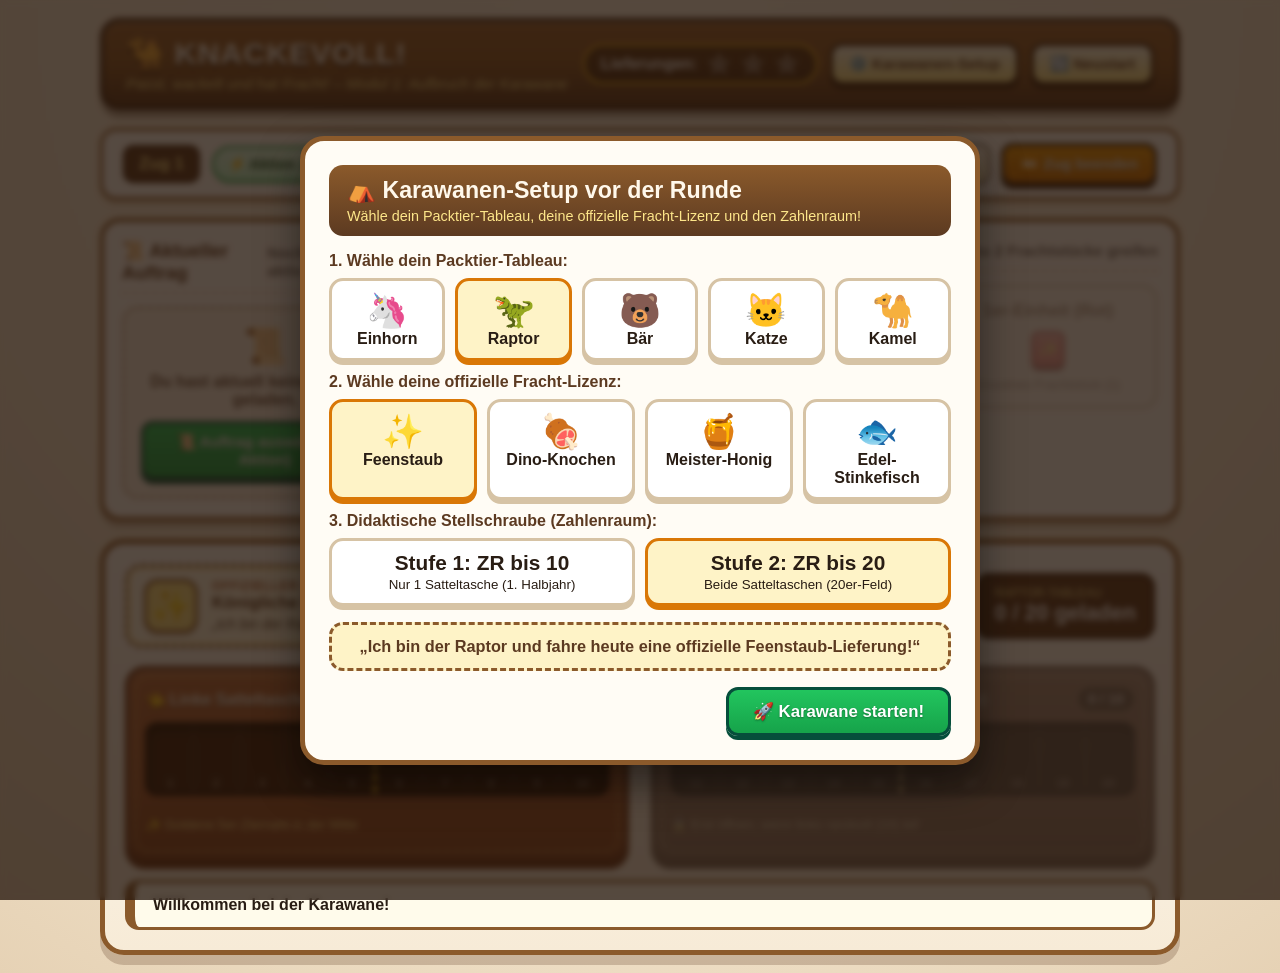
==== commit 4ad72077: "graphical polish" ====
--- a/knackevoll_aufbruch_der_karawane.html
+++ b/knackevoll_aufbruch_der_karawane.html
@@ -6,18 +6,24 @@
   <title>KNACKEVOLL! – Passt, wackelt und hat Fracht!</title>
   <style>
     :root {
-      --bg-sand: #fdf6e3;
-      --bg-panel: #fffdf7;
-      --border-wood: #8b5a2b;
-      --accent-orange: #d97706;
-      --accent-green: #16a34a;
-      --blue-10: #2563eb;
-      --blue-10-dark: #1d4ed8;
-      --yellow-5: #facc15;
-      --yellow-5-dark: #ca8a04;
-      --red-1: #ef4444;
-      --red-1-dark: #b91c1c;
-      --text-main: #292524;
+      --sand-bg: #f6ead4;
+      --sand-dark: #e6d2b5;
+      --parchment: #fffcf5;
+      --wood-dark: #5c3a21;
+      --wood-mid: #8b5a2b;
+      --wood-light: #c48f5a;
+      --leather: #a45a32;
+      --leather-dark: #6e381b;
+      --stitch-gold: #fbbf24;
+      --dienes-blue: #2563eb;
+      --dienes-blue-dark: #1d4ed8;
+      --dienes-yellow: #facc15;
+      --dienes-yellow-dark: #ca8a04;
+      --dienes-red: #ef4444;
+      --dienes-red-dark: #b91c1c;
+      --oasis-green: #16a34a;
+      --oasis-green-dark: #15803d;
+      --text-dark: #291d14;
     }
 
     * {
@@ -27,762 +33,1080 @@
 
     body {
       margin: 0;
-      font-family: 'Segoe UI', Tahoma, Geneva, Verdana, sans-serif;
-      background-color: var(--bg-sand);
-      color: var(--text-main);
-      padding: 16px;
-    }
-
-    .container {
-      max-width: 1020px;
+      font-family: 'Trebuchet MS', 'Segoe UI', Tahoma, sans-serif;
+      background: radial-gradient(circle at top, #fdf6e7 0%, var(--sand-bg) 60%, var(--sand-dark) 100%);
+      color: var(--text-dark);
+      min-height: 100vh;
+      padding: 18px;
+    }
+
+    .app-shell {
+      max-width: 1080px;
       margin: 0 auto;
     }
 
-    /* Header */
-    header {
+    /* Wooden Header Banner */
+    .game-header {
+      background: linear-gradient(180deg, #9c6634 0%, var(--wood-mid) 50%, var(--wood-dark) 100%);
+      color: #fff8eb;
+      border: 4px solid #3e2411;
+      border-radius: 20px;
+      padding: 14px 22px;
       display: flex;
       flex-wrap: wrap;
       justify-content: space-between;
       align-items: center;
-      background: var(--bg-panel);
-      border: 3px solid var(--border-wood);
-      border-radius: 14px;
-      padding: 12px 20px;
-      margin-bottom: 16px;
-      box-shadow: 0 4px 0 rgba(139, 90, 43, 0.25);
-    }
-
-    .title-group h1 {
+      gap: 14px;
+      box-shadow: 0 8px 0 rgba(62, 36, 17, 0.35), inset 0 2px 2px rgba(255, 255, 255, 0.25);
+      margin-bottom: 18px;
+    }
+
+    .brand-title h1 {
       margin: 0;
-      font-size: 1.65rem;
-      color: var(--border-wood);
-    }
-
-    .title-group p {
-      margin: 2px 0 0;
-      font-size: 0.9rem;
-      color: #57534e;
+      font-size: 1.9rem;
+      letter-spacing: 1px;
+      text-shadow: 0 3px 0 #3e2411;
+      display: flex;
+      align-items: center;
+      gap: 10px;
+    }
+
+    .brand-title p {
+      margin: 3px 0 0;
+      font-size: 0.95rem;
+      color: #fde68a;
       font-style: italic;
     }
 
-    .header-controls {
-      display: flex;
-      gap: 10px;
-      align-items: center;
+    .header-actions {
+      display: flex;
+      align-items: center;
+      gap: 12px;
       flex-wrap: wrap;
     }
 
-    .badge-score {
-      background: #fef3c7;
-      border: 2px solid var(--accent-orange);
-      padding: 6px 14px;
+    /* Trophy Progress Stars */
+    .trophy-pill {
+      background: rgba(30, 15, 5, 0.45);
+      border: 2px solid var(--stitch-gold);
       border-radius: 999px;
-      font-weight: 700;
+      padding: 6px 16px;
+      display: flex;
+      align-items: center;
+      gap: 8px;
+      font-weight: 800;
       font-size: 1rem;
-    }
-
-    button {
+      color: #fff;
+    }
+
+    .star-slot {
+      font-size: 1.3rem;
+      filter: grayscale(1) opacity(0.4);
+      transition: transform 0.3s, filter 0.3s;
+    }
+
+    .star-slot.earned {
+      filter: none;
+      transform: scale(1.15);
+    }
+
+    /* Tactile Buttons */
+    .btn {
       cursor: pointer;
       font-family: inherit;
-      font-weight: 700;
-      border-radius: 10px;
-      border: 2px solid var(--border-wood);
-      padding: 8px 14px;
-      background: #fff;
-      color: var(--text-main);
-      transition: transform 0.1s, background 0.15s;
-    }
-
-    button:hover:not(:disabled) {
-      background: #fef3c7;
+      font-weight: 800;
+      font-size: 0.95rem;
+      border-radius: 12px;
+      border: 3px solid #3e2411;
+      padding: 9px 16px;
+      background: linear-gradient(180deg, #fffbeb 0%, #fde68a 100%);
+      color: var(--wood-dark);
+      box-shadow: 0 4px 0 #3e2411;
+      transition: transform 0.1s, filter 0.15s;
+    }
+
+    .btn:hover:not(:disabled) {
+      filter: brightness(1.05);
       transform: translateY(-1px);
     }
 
-    button:disabled {
+    .btn:active:not(:disabled) {
+      transform: translateY(3px);
+      box-shadow: 0 1px 0 #3e2411;
+    }
+
+    .btn:disabled {
       opacity: 0.45;
       cursor: not-allowed;
+      box-shadow: none;
+      transform: none;
     }
 
     .btn-primary {
-      background: var(--accent-orange);
-      color: white;
-      border-color: #9a3412;
-    }
-
-    .btn-primary:hover:not(:disabled) {
-      background: #b45309;
-    }
-
-    /* Turn & Action Bar */
-    .turn-bar {
+      background: linear-gradient(180deg, #f59e0b 0%, #d97706 100%);
+      color: #fff;
+      text-shadow: 0 1px 2px rgba(0, 0, 0, 0.4);
+    }
+
+    .btn-oasis {
+      background: linear-gradient(180deg, #22c55e 0%, var(--oasis-green) 100%);
+      color: #fff;
+      border-color: #064e3b;
+      box-shadow: 0 4px 0 #064e3b;
+      text-shadow: 0 1px 2px rgba(0, 0, 0, 0.35);
+    }
+
+    /* Turn & Action Economy Bar */
+    .turn-hud {
+      background: var(--parchment);
+      border: 3px solid var(--wood-mid);
+      border-radius: 16px;
+      padding: 12px 20px;
+      margin-bottom: 18px;
+      display: flex;
+      flex-wrap: wrap;
+      justify-content: space-between;
+      align-items: center;
+      gap: 14px;
+      box-shadow: 0 5px 0 rgba(139, 90, 43, 0.2);
+    }
+
+    .turn-left {
+      display: flex;
+      align-items: center;
+      gap: 12px;
+      flex-wrap: wrap;
+    }
+
+    .turn-counter {
+      background: var(--wood-dark);
+      color: #fde68a;
+      font-weight: 900;
+      font-size: 1.05rem;
+      padding: 7px 14px;
+      border-radius: 10px;
+      border: 2px solid #3e2411;
+    }
+
+    .action-token {
+      display: inline-flex;
+      align-items: center;
+      gap: 7px;
+      padding: 7px 14px;
+      border-radius: 999px;
+      font-weight: 800;
+      font-size: 0.92rem;
+      border: 2px solid #a8a29e;
+      background: #e7e5e4;
+      color: #78716c;
+      transition: all 0.2s;
+    }
+
+    .action-token.ready {
+      background: linear-gradient(180deg, #dcfce7 0%, #bbf7d0 100%);
+      border-color: var(--oasis-green);
+      color: #14532d;
+      box-shadow: 0 3px 0 rgba(22, 163, 74, 0.25);
+    }
+
+    .action-token.grabbing {
+      background: linear-gradient(180deg, #dbeafe 0%, #bfdbfe 100%);
+      border-color: var(--dienes-blue);
+      color: #1e3a8a;
+      animation: gentlePulse 1.1s infinite;
+    }
+
+    @keyframes gentlePulse {
+      0%, 100% { transform: scale(1); }
+      50% { transform: scale(1.04); }
+    }
+
+    /* Top Row: Active Order Card & Bazaar Market */
+    .bazaar-grid {
       display: grid;
-      grid-template-columns: 1fr auto;
-      gap: 16px;
-      align-items: center;
-      background: #fffbeb;
-      border: 3px solid var(--accent-orange);
-      border-radius: 14px;
-      padding: 12px 18px;
-      margin-bottom: 16px;
-    }
-
-    .action-pills {
-      display: flex;
-      align-items: center;
-      gap: 10px;
-      flex-wrap: wrap;
-    }
-
-    .turn-badge {
-      background: var(--border-wood);
-      color: #fff;
-      padding: 5px 12px;
-      border-radius: 8px;
-      font-weight: 700;
-    }
-
-    .action-dot {
-      display: inline-flex;
-      align-items: center;
-      gap: 6px;
-      padding: 5px 12px;
-      border-radius: 8px;
-      font-weight: 700;
-      font-size: 0.92rem;
-      border: 2px solid #78716c;
-      background: #e7e5e4;
-      color: #57534e;
-    }
-
-    .action-dot.available {
-      background: #dcfce7;
-      border-color: var(--accent-green);
-      color: #166534;
-    }
-
-    .action-dot.active-grab {
-      background: #dbeafe;
-      border-color: var(--blue-10);
-      color: #1e40af;
-      animation: pulse 1.2s infinite;
-    }
-
-    @keyframes pulse {
-      0%, 100% { transform: scale(1); }
-      50% { transform: scale(1.03); }
-    }
-
-    /* Streamlined Top Grid: Active Order & Market */
-    .top-grid {
-      display: grid;
-      grid-template-columns: 320px 1fr;
-      gap: 16px;
-      margin-bottom: 16px;
-    }
-
-    @media (max-width: 780px) {
-      .top-grid {
+      grid-template-columns: 330px 1fr;
+      gap: 18px;
+      margin-bottom: 18px;
+    }
+
+    @media (max-width: 820px) {
+      .bazaar-grid {
         grid-template-columns: 1fr;
       }
     }
 
-    .panel {
-      background: var(--bg-panel);
-      border: 3px solid var(--border-wood);
+    .board-panel {
+      background: var(--parchment);
+      border: 4px solid var(--wood-mid);
+      border-radius: 20px;
+      padding: 18px;
+      box-shadow: 0 7px 0 rgba(92, 58, 33, 0.22);
+      position: relative;
+    }
+
+    .panel-heading {
+      margin: 0 0 12px 0;
+      font-size: 1.15rem;
+      color: var(--wood-dark);
+      display: flex;
+      justify-content: space-between;
+      align-items: center;
+      border-bottom: 2px dashed #e7d8c5;
+      padding-bottom: 8px;
+    }
+
+    /* Active Order Card Slot */
+    .order-slot-box {
+      min-height: 185px;
+      border: 3px dashed #cbb69b;
+      border-radius: 16px;
+      background: #faf3e6;
+      display: flex;
+      flex-direction: column;
+      align-items: center;
+      justify-content: center;
+      padding: 16px;
+      text-align: center;
+      transition: all 0.2s;
+    }
+
+    .order-slot-box.locked-order {
+      border: 3px solid var(--oasis-green);
+      background: linear-gradient(180deg, #ffffff 0%, #f0fdf4 100%);
+      box-shadow: inset 0 0 0 3px rgba(22, 163, 74, 0.15);
+    }
+
+    .order-badge-num {
+      font-size: 2.8rem;
+      font-weight: 900;
+      color: var(--wood-dark);
+      line-height: 1;
+      text-shadow: 0 2px 0 rgba(0, 0, 0, 0.08);
+    }
+
+    .order-cargo-title {
+      font-size: 1rem;
+      font-weight: 800;
+      color: var(--leather);
+      margin: 6px 0 10px;
+    }
+
+    /* Didaktisches 20er-Streifenmuster auf den Karten */
+    .twenty-strip-box {
+      display: flex;
+      flex-direction: column;
+      gap: 4px;
+      width: 100%;
+      max-width: 185px;
+      margin: 0 auto;
+    }
+
+    .ten-row {
+      display: grid;
+      grid-template-columns: repeat(10, 1fr);
+      gap: 2px;
+      background: #8b5a2b;
+      padding: 3px;
+      border-radius: 6px;
+    }
+
+    .ten-pip {
+      height: 12px;
+      background: #fff8eb;
+      border-radius: 2px;
+    }
+
+    .ten-pip.pip-10 {
+      background: var(--dienes-blue);
+    }
+
+    .ten-pip.pip-1 {
+      background: #f59e0b;
+    }
+
+    .ten-pip.pip-mid {
+      margin-right: 3px;
+    }
+
+    /* Bazaar Market Depots (Dienes Blocks) */
+    .market-depots {
+      display: grid;
+      grid-template-columns: repeat(3, 1fr);
+      gap: 14px;
+    }
+
+    @media (max-width: 650px) {
+      .market-depots {
+        grid-template-columns: 1fr;
+      }
+    }
+
+    .depot-card {
+      border: 3px solid #cbb69b;
+      border-radius: 16px;
+      background: #fdf8ee;
+      padding: 14px 12px;
+      display: flex;
+      flex-direction: column;
+      align-items: center;
+      justify-content: space-between;
+      gap: 10px;
+      cursor: pointer;
+      transition: transform 0.12s, border-color 0.15s, box-shadow 0.15s;
+      box-shadow: 0 5px 0 #d6c3a5;
+    }
+
+    .depot-card:hover:not(.disabled) {
+      transform: translateY(-3px);
+      border-color: var(--wood-mid);
+      box-shadow: 0 8px 0 #c5ae8b;
+    }
+
+    .depot-card:active:not(.disabled) {
+      transform: translateY(2px);
+      box-shadow: 0 2px 0 #c5ae8b;
+    }
+
+    .depot-card.disabled {
+      opacity: 0.45;
+      cursor: not-allowed;
+      box-shadow: none;
+    }
+
+    .depot-title {
+      font-weight: 900;
+      font-size: 1.05rem;
+      color: var(--wood-dark);
+    }
+
+    .depot-sub {
+      font-size: 0.8rem;
+      color: #6b5344;
+      text-align: center;
+    }
+
+    /* Physical Dienes Block Visuals */
+    .dienes-preview-10 {
+      width: 100%;
+      max-width: 170px;
+      height: 36px;
+      background: linear-gradient(180deg, #3b82f6 0%, var(--dienes-blue) 100%);
+      border: 3px solid var(--dienes-blue-dark);
+      border-radius: 8px;
+      box-shadow: 0 4px 0 #1e3a8a, inset 0 2px 0 rgba(255,255,255,0.35);
+      position: relative;
+      display: grid;
+      grid-template-columns: repeat(10, 1fr);
+    }
+
+    .dienes-preview-10 span {
+      border-right: 1px dashed rgba(255,255,255,0.35);
+    }
+
+    .dienes-preview-10 span:nth-child(5) {
+      border-right: 3px solid #fde047;
+    }
+
+    .dienes-preview-10 span:last-child {
+      border-right: none;
+    }
+
+    .dienes-preview-5 {
+      width: 55%;
+      min-width: 90px;
+      height: 36px;
+      background: linear-gradient(180deg, #fde047 0%, var(--dienes-yellow) 100%);
+      border: 3px solid var(--dienes-yellow-dark);
+      border-radius: 8px;
+      box-shadow: 0 4px 0 #a16207, inset 0 2px 0 rgba(255,255,255,0.5);
+      display: grid;
+      grid-template-columns: repeat(5, 1fr);
+    }
+
+    .dienes-preview-5 span {
+      border-right: 1px dashed rgba(161, 98, 7, 0.45);
+    }
+
+    .dienes-preview-5 span:last-child {
+      border-right: none;
+    }
+
+    .dienes-preview-1 {
+      width: 34px;
+      height: 36px;
+      background: linear-gradient(180deg, #f87171 0%, var(--dienes-red) 100%);
+      border: 3px solid var(--dienes-red-dark);
+      border-radius: 8px;
+      box-shadow: 0 4px 0 #7f1d1d, inset 0 2px 0 rgba(255,255,255,0.4);
+      display: flex;
+      align-items: center;
+      justify-content: center;
+      color: #fff;
+      font-size: 0.95rem;
+    }
+
+    /* Packtier-Tableau */
+    .animal-tableau {
+      background: linear-gradient(180deg, #fffdf8 0%, #f7ebd7 100%);
+      border: 5px solid var(--wood-mid);
+      border-radius: 24px;
+      padding: 20px;
+      box-shadow: 0 10px 0 rgba(92, 58, 33, 0.25);
+    }
+
+    .tableau-top {
+      display: grid;
+      grid-template-columns: 1.2fr 1fr;
+      gap: 16px;
+      align-items: center;
+      margin-bottom: 18px;
+    }
+
+    @media (max-width: 780px) {
+      .tableau-top {
+        grid-template-columns: 1fr;
+      }
+    }
+
+    /* Offizieller Frachtbrief (Lizenz-Plakette oben links) */
+    .waybill-plaque {
+      background: linear-gradient(135deg, #fffbeb 0%, #fef3c7 100%);
+      border: 3px dashed var(--wood-mid);
+      border-radius: 16px;
+      padding: 12px 16px;
+      display: flex;
+      align-items: center;
+      gap: 14px;
+      box-shadow: inset 0 0 0 3px rgba(251, 191, 36, 0.25);
+    }
+
+    .waybill-seal {
+      width: 54px;
+      height: 54px;
       border-radius: 14px;
+      background: #fde68a;
+      border: 3px solid var(--wood-mid);
+      display: flex;
+      align-items: center;
+      justify-content: center;
+      font-size: 2rem;
+      flex-shrink: 0;
+      box-shadow: 0 3px 0 rgba(139, 90, 43, 0.25);
+    }
+
+    .waybill-meta small {
+      display: block;
+      font-size: 0.75rem;
+      font-weight: 900;
+      text-transform: uppercase;
+      letter-spacing: 0.8px;
+      color: var(--leather);
+    }
+
+    .waybill-meta strong {
+      display: block;
+      font-size: 1.05rem;
+      color: var(--wood-dark);
+      margin-bottom: 2px;
+    }
+
+    .waybill-meta span {
+      font-size: 0.88rem;
+      color: #57412f;
+      font-style: italic;
+    }
+
+    /* Packtier Avatar & Gesamtkapazität */
+    .animal-hero {
+      display: flex;
+      align-items: center;
+      justify-content: flex-end;
+      gap: 14px;
+    }
+
+    @media (max-width: 780px) {
+      .animal-hero {
+        justify-content: flex-start;
+      }
+    }
+
+    .animal-avatar-circle {
+      width: 68px;
+      height: 68px;
+      border-radius: 50%;
+      background: radial-gradient(circle, #fef3c7 0%, #f59e0b 100%);
+      border: 4px solid var(--wood-dark);
+      display: flex;
+      align-items: center;
+      justify-content: center;
+      font-size: 2.5rem;
+      box-shadow: 0 5px 0 rgba(62, 36, 17, 0.3);
+    }
+
+    .capacity-meter {
+      background: var(--wood-dark);
+      color: #fff;
+      padding: 10px 16px;
+      border-radius: 14px;
+      border: 3px solid #3e2411;
+    }
+
+    .capacity-meter small {
+      display: block;
+      font-size: 0.75rem;
+      color: #fde68a;
+      text-transform: uppercase;
+    }
+
+    .capacity-meter strong {
+      font-size: 1.35rem;
+    }
+
+    /* Leather Saddlebags (Zwanzigerfeld) */
+    .saddlebags-container {
+      display: grid;
+      grid-template-columns: 1fr 1fr;
+      gap: 22px;
+    }
+
+    @media (max-width: 760px) {
+      .saddlebags-container {
+        grid-template-columns: 1fr;
+      }
+    }
+
+    .leather-bag {
+      background: linear-gradient(180deg, #b86b3f 0%, var(--leather) 60%, #8a4824 100%);
+      border: 4px solid var(--leather-dark);
+      border-radius: 20px;
       padding: 16px;
-      box-shadow: 0 4px 0 rgba(139, 90, 43, 0.18);
-    }
-
-    .panel-title {
-      margin: 0 0 12px 0;
-      font-size: 1.1rem;
-      color: var(--border-wood);
+      color: #fff8eb;
+      box-shadow: 0 7px 0 var(--leather-dark), inset 0 2px 4px rgba(255, 255, 255, 0.25);
+      position: relative;
+      transition: opacity 0.25s, filter 0.25s;
+    }
+
+    .leather-bag::before {
+      content: '';
+      position: absolute;
+      inset: 6px;
+      border: 2px dashed rgba(253, 230, 138, 0.45);
+      border-radius: 14px;
+      pointer-events: none;
+    }
+
+    .leather-bag.bag-locked {
+      filter: grayscale(0.55) brightness(0.88);
+      opacity: 0.72;
+    }
+
+    .bag-title-row {
       display: flex;
       justify-content: space-between;
       align-items: center;
-    }
-
-    /* Single Active Order Slot */
-    .active-order-slot {
-      display: flex;
-      flex-direction: column;
-      align-items: center;
+      margin-bottom: 10px;
+      font-weight: 900;
+      font-size: 1rem;
+      text-shadow: 0 2px 0 rgba(0,0,0,0.35);
+    }
+
+    .bag-pill-count {
+      background: rgba(35, 16, 6, 0.55);
+      padding: 4px 10px;
+      border-radius: 999px;
+      border: 1px solid rgba(253, 230, 138, 0.5);
+      font-size: 0.9rem;
+    }
+
+    /* 10-Unit Track with Golden 5-Seam */
+    .bag-track-10 {
+      position: relative;
+      height: 74px;
+      background: #3b2110;
+      border: 3px solid #241308;
+      border-radius: 12px;
+      display: grid;
+      grid-template-columns: repeat(10, 1fr);
+      overflow: hidden;
+      box-shadow: inset 0 4px 8px rgba(0,0,0,0.55);
+    }
+
+    .unit-cell {
+      border-right: 1px dashed rgba(255, 248, 235, 0.2);
+      display: flex;
+      align-items: flex-end;
       justify-content: center;
-      min-height: 155px;
-      border: 3px dashed #d6d3d1;
-      border-radius: 12px;
-      padding: 14px;
-      background: #fafaf9;
-      text-align: center;
-    }
-
-    .active-order-slot.has-order {
-      border-style: solid;
-      border-color: var(--accent-green);
+      padding-bottom: 4px;
+      font-size: 0.7rem;
+      font-weight: 800;
+      color: rgba(255, 248, 235, 0.45);
+    }
+
+    /* Optische 5er-Ziernaht */
+    .unit-cell:nth-child(5) {
+      border-right: 4px dashed var(--stitch-gold);
+    }
+
+    .unit-cell:last-child {
+      border-right: none;
+    }
+
+    .cargo-pieces-overlay {
+      position: absolute;
+      inset: 5px;
+      display: flex;
+      align-items: stretch;
+      gap: 3px;
+      pointer-events: none;
+    }
+
+    .cargo-block {
+      height: 100%;
+      border-radius: 8px;
+      display: flex;
+      align-items: center;
+      justify-content: center;
+      font-weight: 900;
+      font-size: 0.95rem;
+      position: relative;
+      animation: dropIn 0.2s cubic-bezier(0.18, 0.89, 0.32, 1.28);
+    }
+
+    @keyframes dropIn {
+      0% { transform: scale(0.75) translateY(-10px); opacity: 0; }
+      100% { transform: scale(1) translateY(0); opacity: 1; }
+    }
+
+    .cargo-block.block-10 {
+      width: 100%;
+      background: linear-gradient(180deg, #3b82f6 0%, var(--dienes-blue) 100%);
+      color: #fff;
+      border: 2px solid #93c5fd;
+      box-shadow: inset 0 -4px 0 #1e3a8a;
+      background-image: linear-gradient(
+        to right,
+        transparent calc(50% - 2px),
+        rgba(253, 224, 71, 0.85) calc(50% - 2px),
+        rgba(253, 224, 71, 0.85) calc(50% + 2px),
+        transparent calc(50% + 2px)
+      );
+    }
+
+    .cargo-block.block-5 {
+      width: 50%;
+      background: linear-gradient(180deg, #fde047 0%, var(--dienes-yellow) 100%);
+      color: #422006;
+      border: 2px solid #fef08a;
+      box-shadow: inset 0 -4px 0 #a16207;
+      background-image: repeating-linear-gradient(
+        to right,
+        transparent,
+        transparent calc(20% - 2px),
+        rgba(161, 98, 7, 0.35) calc(20% - 2px),
+        rgba(161, 98, 7, 0.35) 20%
+      );
+    }
+
+    .cargo-block.block-1 {
+      width: 10%;
+      background: linear-gradient(180deg, #f87171 0%, var(--dienes-red) 100%);
+      color: #fff;
+      border: 2px solid #fecaca;
+      box-shadow: inset 0 -4px 0 #7f1d1d;
+      font-size: 0.8rem;
+    }
+
+    .bag-footer {
+      margin-top: 10px;
+      display: flex;
+      justify-content: space-between;
+      align-items: center;
+      min-height: 36px;
+      font-size: 0.82rem;
+      color: #fde68a;
+    }
+
+    .btn-bazaar-swap {
+      background: linear-gradient(180deg, #dbeafe 0%, #93c5fd 100%);
+      color: #1e3a8a;
+      border: 2px solid #1e3a8a;
+      border-radius: 10px;
+      padding: 5px 12px;
+      font-size: 0.82rem;
+      font-weight: 900;
+      cursor: pointer;
+      box-shadow: 0 3px 0 #1e3a8a;
+    }
+
+    /* Wackel-Animation */
+    @keyframes bagWobble {
+      0%, 100% { transform: translateX(0) rotate(0); }
+      20%, 60% { transform: translateX(-10px) rotate(-1.5deg); }
+      40%, 80% { transform: translateX(10px) rotate(1.5deg); }
+    }
+
+    .wobble-error {
+      animation: bagWobble 0.45s ease-in-out;
+      border-color: var(--dienes-red) !important;
+    }
+
+    /* Narrator / Feedback Banner */
+    .camel-speech {
+      margin-top: 18px;
+      background: #fffbeb;
+      border: 3px solid var(--wood-mid);
+      border-left: 10px solid var(--wood-mid);
+      border-radius: 14px;
+      padding: 13px 18px;
+      font-weight: 800;
+      font-size: 1rem;
+      display: flex;
+      align-items: center;
+      gap: 12px;
+    }
+
+    .camel-speech.speech-error {
+      background: #fef2f2;
+      border-color: var(--dienes-red);
+      border-left-color: var(--dienes-red);
+      color: #991b1b;
+    }
+
+    .camel-speech.speech-success {
       background: #f0fdf4;
-    }
-
-    .order-card {
-      border: 3px solid #d6d3d1;
-      border-radius: 12px;
-      padding: 14px;
+      border-color: var(--oasis-green);
+      border-left-color: var(--oasis-green);
+      color: #166534;
+    }
+
+    /* Pop-up Modals (Setup & Order Selection) */
+    .modal-backdrop {
+      position: fixed;
+      inset: 0;
+      background: rgba(32, 18, 8, 0.76);
+      backdrop-filter: blur(3px);
+      display: flex;
+      align-items: center;
+      justify-content: center;
+      padding: 16px;
+      z-index: 200;
+    }
+
+    .modal-backdrop.hidden {
+      display: none;
+    }
+
+    .modal-dialog {
+      background: var(--parchment);
+      border: 5px solid var(--wood-mid);
+      border-radius: 24px;
+      max-width: 680px;
+      width: 100%;
+      padding: 24px;
+      box-shadow: 0 18px 40px rgba(0,0,0,0.5);
+      max-height: 92vh;
+      overflow-y: auto;
+    }
+
+    .modal-header-banner {
+      background: linear-gradient(180deg, var(--wood-mid), var(--wood-dark));
+      color: #fff8eb;
+      padding: 12px 18px;
+      border-radius: 14px;
+      margin-bottom: 16px;
+    }
+
+    .modal-header-banner h2 {
+      margin: 0;
+      font-size: 1.45rem;
+    }
+
+    .modal-header-banner p {
+      margin: 4px 0 0;
+      font-size: 0.9rem;
+      color: #fde68a;
+    }
+
+    .setup-section-label {
+      display: block;
+      font-weight: 900;
+      color: var(--wood-dark);
+      margin: 12px 0 8px;
+    }
+
+    .selection-grid {
+      display: grid;
+      grid-template-columns: repeat(auto-fit, minmax(115px, 1fr));
+      gap: 10px;
+    }
+
+    .tile-option {
       background: #fff;
+      border: 3px solid #d6c3a5;
+      border-radius: 14px;
+      padding: 10px;
       text-align: center;
       cursor: pointer;
       transition: all 0.15s;
-    }
-
-    .order-card:hover {
-      border-color: var(--accent-orange);
-      transform: translateY(-3px);
-      box-shadow: 0 6px 12px rgba(0,0,0,0.1);
-    }
-
-    .order-number {
-      font-size: 2.3rem;
+      box-shadow: 0 4px 0 #d6c3a5;
+    }
+
+    .tile-option:hover {
+      transform: translateY(-2px);
+      border-color: var(--wood-mid);
+    }
+
+    .tile-option.active-tile {
+      background: #fef3c7;
+      border-color: #d97706;
+      box-shadow: 0 4px 0 #d97706;
+    }
+
+    .motto-scroll {
+      margin: 16px 0;
+      padding: 12px 16px;
+      background: #fef3c7;
+      border: 3px dashed var(--wood-mid);
+      border-radius: 14px;
+      text-align: center;
       font-weight: 900;
-      color: var(--text-main);
-      line-height: 1;
-    }
-
-    .order-desc {
-      font-size: 0.9rem;
-      font-weight: 700;
-      color: #57534e;
-      margin: 6px 0 10px;
-    }
-
-    /* Visual 20-strip */
-    .mini-strip-wrap {
-      display: flex;
-      flex-direction: column;
-      gap: 4px;
-      align-items: center;
-      width: 100%;
-    }
-
-    .mini-strip {
-      display: grid;
-      grid-template-columns: repeat(10, 1fr);
-      gap: 2px;
-      width: 100%;
-      max-width: 160px;
-      background: #d6d3d1;
-      padding: 3px;
-      border-radius: 4px;
-    }
-
-    .mini-cell {
-      height: 10px;
-      background: #fff;
-      border-radius: 1px;
-    }
-
-    .mini-cell.filled-10 { background: var(--blue-10); }
-    .mini-cell.filled-1 { background: var(--accent-orange); }
-    .mini-cell.mid-border { border-right: 2px solid #1c1917; }
-
-    /* Market */
-    .market-items {
-      display: flex;
-      flex-direction: column;
-      gap: 10px;
-    }
-
-    .market-btn {
-      display: flex;
-      align-items: center;
-      justify-content: space-between;
-      padding: 10px 14px;
-      border-radius: 10px;
-      border: 3px solid transparent;
-      color: #fff;
-      font-size: 1rem;
-      font-weight: 800;
-      box-shadow: 0 3px 0 rgba(0,0,0,0.2);
-    }
-
-    .market-btn.piece-10 {
-      background: var(--blue-10);
-      border-color: var(--blue-10-dark);
-    }
-
-    .market-btn.piece-5 {
-      background: var(--yellow-5);
-      border-color: var(--yellow-5-dark);
-      color: #1c1917;
-    }
-
-    .market-btn.piece-1 {
-      background: var(--red-1);
-      border-color: var(--red-1-dark);
-    }
-
-    .piece-preview {
-      display: flex;
-      height: 22px;
-      border-radius: 4px;
-      overflow: hidden;
-      border: 2px solid rgba(0,0,0,0.35);
-    }
-
-    .piece-preview span {
-      width: 14px;
-      height: 100%;
-      border-right: 1px dashed rgba(0,0,0,0.3);
-    }
-
-    .piece-preview span:last-child {
-      border-right: none;
-    }
-
-    /* Animal Board */
-    .board-header {
-      display: flex;
-      justify-content: space-between;
-      align-items: center;
-      flex-wrap: wrap;
-      gap: 12px;
-      margin-bottom: 14px;
-    }
-
-    .waybill {
-      display: flex;
-      align-items: center;
-      gap: 10px;
-      background: #fef3c7;
-      border: 2px dashed var(--border-wood);
-      padding: 8px 14px;
-      border-radius: 10px;
-    }
-
-    .waybill-icon {
-      font-size: 1.8rem;
-    }
-
-    .waybill-text strong {
-      display: block;
-      font-size: 0.78rem;
-      text-transform: uppercase;
-      color: var(--border-wood);
-    }
-
-    .waybill-text span {
-      font-size: 0.95rem;
-      font-weight: 700;
-    }
-
-    .animal-display {
-      display: flex;
-      align-items: center;
-      gap: 10px;
-      font-size: 1.25rem;
-      font-weight: 800;
-    }
-
-    .bags-grid {
-      display: grid;
-      grid-template-columns: 1fr 1fr;
-      gap: 20px;
-    }
-
-    @media (max-width: 720px) {
-      .bags-grid {
-        grid-template-columns: 1fr;
-      }
-    }
-
-    .saddlebag {
-      background: #f5ebe0;
-      border: 3px solid var(--border-wood);
-      border-radius: 14px;
-      padding: 14px;
-      position: relative;
-      transition: transform 0.15s;
-    }
-
-    .saddlebag.locked {
-      opacity: 0.55;
-      background: #e7e5e4;
-    }
-
-    .bag-header {
-      display: flex;
-      justify-content: space-between;
-      font-weight: 800;
-      margin-bottom: 10px;
-      font-size: 0.95rem;
-    }
-
-    .bag-track {
-      position: relative;
-      height: 64px;
-      background: #fff;
-      border: 3px solid #78350f;
-      border-radius: 10px;
-      display: grid;
-      grid-template-columns: repeat(10, 1fr);
-      overflow: hidden;
-    }
-
-    .bag-slot-bg {
-      border-right: 1px dotted #d6d3d1;
-      display: flex;
-      align-items: flex-end;
-      justify-content: center;
-      padding-bottom: 3px;
-      font-size: 0.65rem;
-      color: #a8a29e;
-    }
-
-    .bag-slot-bg:nth-child(5) {
-      border-right: 3px dashed #b45309;
-    }
-
-    .bag-slot-bg:last-child {
-      border-right: none;
-    }
-
-    .bag-pieces-layer {
-      position: absolute;
-      inset: 0;
-      display: flex;
-      align-items: stretch;
-      padding: 4px;
-      gap: 2px;
-      pointer-events: none;
-    }
-
-    .loaded-piece {
-      height: 100%;
-      border-radius: 6px;
-      display: flex;
-      align-items: center;
-      justify-content: center;
-      font-weight: 800;
-      font-size: 0.9rem;
-      box-shadow: inset 0 -3px 0 rgba(0,0,0,0.2);
-    }
-
-    .loaded-piece.val-10 {
-      width: 100%;
-      background: var(--blue-10);
-      color: #fff;
-      border: 2px solid var(--blue-10-dark);
-      background-image: linear-gradient(to right, transparent 49.5%, rgba(255,255,255,0.6) 49.5%, rgba(255,255,255,0.6) 50.5%, transparent 50.5%);
-    }
-
-    .loaded-piece.val-5 {
-      width: 50%;
-      background: var(--yellow-5);
-      color: #1c1917;
-      border: 2px solid var(--yellow-5-dark);
-      background-image: repeating-linear-gradient(to right, transparent, transparent calc(20% - 1px), rgba(0,0,0,0.18) calc(20% - 1px), rgba(0,0,0,0.18) 20%);
-    }
-
-    .loaded-piece.val-1 {
-      width: 10%;
-      background: var(--red-1);
-      color: #fff;
-      border: 2px solid var(--red-1-dark);
-    }
-
-    .bag-actions {
-      margin-top: 10px;
-      display: flex;
-      justify-content: space-between;
-      align-items: center;
-      min-height: 34px;
-    }
-
-    .btn-unbundle {
-      background: #dbeafe;
-      border-color: var(--blue-10);
-      color: #1e3a8a;
-      font-size: 0.85rem;
-      padding: 6px 10px;
-    }
-
-    @keyframes shake {
-      0%, 100% { transform: translateX(0); }
-      20%, 60% { transform: translateX(-8px) rotate(-1deg); }
-      40%, 80% { transform: translateX(8px) rotate(1deg); }
-    }
-
-    .shake {
-      animation: shake 0.45s ease-in-out;
-      border-color: var(--red-1) !important;
-    }
-
-    .feedback-bar {
-      margin-top: 14px;
-      padding: 12px 16px;
-      border-radius: 10px;
-      font-weight: 700;
-      background: #f5f5f4;
-      border-left: 6px solid var(--border-wood);
-    }
-
-    .feedback-bar.error {
-      background: #fef2f2;
-      border-left-color: var(--red-1);
-      color: #991b1b;
-    }
-
-    .feedback-bar.success {
-      background: #f0fdf4;
-      border-left-color: var(--accent-green);
-      color: #166534;
-    }
-
-    /* Modals (Setup & Order Selection) */
-    .modal-overlay {
-      position: fixed;
-      inset: 0;
-      background: rgba(28, 25, 23, 0.72);
-      display: flex;
-      align-items: center;
-      justify-content: center;
-      padding: 16px;
-      z-index: 100;
-    }
-
-    .modal-overlay.hidden {
-      display: none;
-    }
-
-    .modal-card {
-      background: var(--bg-panel);
-      border: 4px solid var(--border-wood);
-      border-radius: 18px;
-      max-width: 620px;
-      width: 100%;
-      padding: 24px;
-      box-shadow: 0 12px 30px rgba(0,0,0,0.35);
-    }
-
-    .setup-grid {
-      display: grid;
-      grid-template-columns: repeat(auto-fit, minmax(110px, 1fr));
-      gap: 8px;
-      margin-bottom: 16px;
-    }
-
-    .orders-modal-grid {
+      font-size: 1.02rem;
+      color: var(--wood-dark);
+    }
+
+    /* Order Pop-up Cards */
+    .popup-orders-grid {
       display: grid;
       grid-template-columns: repeat(3, 1fr);
       gap: 14px;
       margin: 18px 0;
     }
 
-    @media (max-width: 560px) {
-      .orders-modal-grid {
+    @media (max-width: 600px) {
+      .popup-orders-grid {
         grid-template-columns: 1fr;
       }
     }
 
-    .choice-btn {
-      padding: 10px;
+    .OrderCardPopup {
+      background: linear-gradient(180deg, #ffffff 0%, #fef9ee 100%);
+      border: 4px solid var(--wood-light);
+      border-radius: 18px;
+      padding: 16px 12px;
       text-align: center;
-      border: 2px solid #d6d3d1;
-      border-radius: 10px;
-      background: #fff;
       cursor: pointer;
-    }
-
-    .choice-btn.selected {
-      border-color: var(--accent-orange);
-      background: #fef3c7;
-      box-shadow: 0 0 0 2px var(--accent-orange);
-    }
-
-    .motto-preview {
-      background: #fef3c7;
-      border: 2px dashed var(--border-wood);
-      padding: 12px;
-      border-radius: 10px;
-      text-align: center;
-      font-weight: 700;
-      margin: 14px 0;
+      box-shadow: 0 6px 0 #cbb69b;
+      transition: transform 0.15s, border-color 0.15s;
+    }
+
+    .OrderCardPopup:hover {
+      transform: translateY(-4px);
+      border-color: var(--oasis-green);
+      box-shadow: 0 9px 0 rgba(22, 163, 74, 0.35);
     }
   </style>
 </head>
 <body>
 
-<div class="container">
-  <header>
-    <div class="title-group">
-      <h1>KNACKEVOLL! – Passt, wackelt und hat Fracht!</h1>
-      <p>Modul 1: Aufbruch der Karawane</p>
+<div class="app-shell">
+  <!-- Holz-Kopfzeile -->
+  <header class="game-header">
+    <div class="brand-title">
+      <h1>🐪 KNACKEVOLL!</h1>
+      <p>Passt, wackelt und hat Fracht! – Modul 1: Aufbruch der Karawane</p>
     </div>
-    <div class="header-controls">
-      <div class="badge-score" id="scoreDisplay">🏆 Aufträge: 0 / 3</div>
-      <button onclick="openSetup()">⚙️ Setup</button>
-      <button onclick="resetGame()">🔄 Neustart</button>
+    <div class="header-actions">
+      <div class="trophy-pill" title="Erfülle 3 Aufträge für den Sieg!">
+        <span>Lieferungen:</span>
+        <span class="star-slot" id="star1">⭐</span>
+        <span class="star-slot" id="star2">⭐</span>
+        <span class="star-slot" id="star3">⭐</span>
+      </div>
+      <button class="btn" onclick="openSetupModal()">⚙️ Karawanen-Setup</button>
+      <button class="btn" onclick="resetGame()">🔄 Neustart</button>
     </div>
   </header>
 
-  <!-- Turn & Action Bar -->
-  <div class="turn-bar">
-    <div class="action-pills">
-      <span class="turn-badge" id="turnCounter">Zug 1</span>
-      <span class="action-dot available" id="actSlot1">⚡ Aktion 1: Frei</span>
-      <span class="action-dot available" id="actSlot2">⚡ Aktion 2: Frei</span>
-      <span class="action-dot" id="grabStatus" style="display:none;"></span>
+  <!-- Zug- & Aktionsleiste -->
+  <section class="turn-hud">
+    <div class="turn-left">
+      <div class="turn-counter" id="turnBadge">Zug 1</div>
+      <div class="action-token ready" id="actionPill1">⚡ Aktion 1: Frei</div>
+      <div class="action-token ready" id="actionPill2">⚡ Aktion 2: Frei</div>
+      <div class="action-token grabbing" id="grabSubPill" style="display:none;"></div>
     </div>
-    <div style="display:flex; gap:8px;">
-      <button id="btnUndo" onclick="undoLastStep()" disabled title="Letzten Klick in diesem Zug korrigieren">↩️ Rückgängig</button>
-      <button class="btn-primary" onclick="endTurn()">⏭️ Zug beenden</button>
+    <div style="display:flex; gap:10px;">
+      <button class="btn" id="btnUndo" onclick="undoStep()" disabled>↩️ Rückgängig</button>
+      <button class="btn btn-primary" onclick="nextTurn()">⏭️ Zug beenden</button>
     </div>
-  </div>
-
-  <!-- Top Grid: Active Order Slot & Market -->
-  <div class="top-grid">
-    <!-- Aktiver Auftrag -->
-    <div class="panel">
-      <div class="panel-title">
-        <span>📜 Dein aktueller Auftrag</span>
-      </div>
-      <div id="activeOrderSlot" class="active-order-slot"></div>
+  </section>
+
+  <!-- Oasen-Basar: Aktiver Auftrag (links) & Dienes-Frachtmarkt (rechts) -->
+  <section class="bazaar-grid">
+    <!-- Aktiver Auftrag (Einzel-Slot) -->
+    <div class="board-panel">
+      <h3 class="panel-heading">
+        <span>📜 Aktueller Auftrag</span>
+        <small style="font-weight:700; color:#78716c;" id="orderLockLabel">Auswahl per Pop-up</small>
+      </h3>
+      <div class="order-slot-box" id="activeOrderSlot"></div>
     </div>
 
-    <!-- Markt -->
-    <div class="panel">
-      <div class="panel-title">
+    <!-- Offener Fracht-Markt -->
+    <div class="board-panel">
+      <h3 class="panel-heading">
         <span>🏪 Offener Fracht-Markt</span>
-        <small style="font-weight:normal; color:#57534e;">Max. 2 Teile pro Aktion</small>
-      </div>
-      <div class="market-items">
-        <button class="market-btn piece-10" id="btnBuy10" onclick="takeCargo(10)">
-          <span>📦 10er-Kiste (Blau)</span>
-          <div class="piece-preview">
-            <span style="width:45px; border-right:2px solid #fff;"></span>
-            <span style="width:45px;"></span>
-          </div>
-        </button>
-        <button class="market-btn piece-5" id="btnBuy5" onclick="takeCargo(5)">
-          <span>💰 5er-Sack (Gelb)</span>
-          <div class="piece-preview">
+        <small style="font-weight:700; color:#78716c;">1 Aktion = bis zu 2 Frachtstücke greifen</small>
+      </h3>
+      <div class="market-depots">
+        <!-- 10er-Kiste Blau -->
+        <div class="depot-card" id="depot10" onclick="takeCargo(10)">
+          <div class="depot-title">10er-Kiste (Blau)</div>
+          <div class="dienes-preview-10">
+            <span></span><span></span><span></span><span></span><span></span>
             <span></span><span></span><span></span><span></span><span></span>
           </div>
-        </button>
-        <button class="market-btn piece-1" id="btnBuy1" onclick="takeCargo(1)">
-          <span>🍎 1er-Einheit (Rot)</span>
-          <div class="piece-preview">
-            <span></span>
+          <div class="depot-sub">Füllt 1 ganze Tasche sofort (10)</div>
+        </div>
+
+        <!-- 5er-Sack Gelb -->
+        <div class="depot-card" id="depot5" onclick="takeCargo(5)">
+          <div class="depot-title">5er-Sack (Gelb)</div>
+          <div class="dienes-preview-5">
+            <span></span><span></span><span></span><span></span><span></span>
           </div>
-        </button>
+          <div class="depot-sub">Halbe Tasche bis zur Naht (5)</div>
+        </div>
+
+        <!-- 1er-Einheit Rot -->
+        <div class="depot-card" id="depot1" onclick="takeCargo(1)">
+          <div class="depot-title">1er-Einheit (Rot)</div>
+          <div class="dienes-preview-1" id="unitDepotIcon">🍎</div>
+          <div class="depot-sub">Einzelnes Frachtstück (1)</div>
+        </div>
       </div>
     </div>
-  </div>
-
-  <!-- Animal Tableau -->
-  <div class="panel">
-    <div class="board-header">
-      <div class="waybill">
-        <div class="waybill-icon" id="waybillIcon">✨</div>
-        <div class="waybill-text">
-          <strong>Offizieller Frachtbrief</strong>
-          <span id="waybillMotto"></span>
+  </section>
+
+  <!-- Packtier-Tableau -->
+  <section class="animal-tableau">
+    <div class="tableau-top">
+      <!-- Offizieller Frachtbrief oben links -->
+      <div class="waybill-plaque">
+        <div class="waybill-seal" id="waybillEmoji">✨</div>
+        <div class="waybill-meta">
+          <small>Offizieller Frachtbrief</small>
+          <strong id="waybillTitle">Königliche Feenstaub-Lizenz</strong>
+          <span id="waybillSentence">„Ich bin der Raptor und fahre heute eine offizielle Feenstaub-Lieferung!“</span>
         </div>
       </div>
-      <div class="animal-display">
-        <span id="animalBadge"></span>
-        <span style="background:#fef3c7; border:2px solid var(--border-wood); padding:4px 10px; border-radius:8px; font-size:1rem;" id="totalLoadBadge"></span>
+
+      <!-- Tier-Avatar & Ladeanzeige -->
+      <div class="animal-hero">
+        <div class="animal-avatar-circle" id="animalAvatar">🦖</div>
+        <div class="capacity-meter">
+          <small id="animalBoardName">Raptor-Tableau</small>
+          <strong id="totalLoadText">0 / 20 geladen</strong>
+        </div>
       </div>
     </div>
 
-    <div class="bags-grid">
-      <!-- Linke Tasche -->
-      <div class="saddlebag" id="bagLeft">
-        <div class="bag-header">
+    <!-- Zwei Satteltaschen (Zwanzigerfeld) -->
+    <div class="saddlebags-container">
+      <!-- Linke Satteltasche (Zehnerstelle) -->
+      <div class="leather-bag" id="bagLeft">
+        <div class="bag-title-row">
           <span>👈 Linke Satteltasche (10er-Tasche)</span>
-          <span id="leftCount">0 / 10</span>
+          <span class="bag-pill-count" id="leftBagCounter">0 / 10</span>
         </div>
-        <div class="bag-track">
-          <div class="bag-slot-bg">1</div><div class="bag-slot-bg">2</div><div class="bag-slot-bg">3</div><div class="bag-slot-bg">4</div><div class="bag-slot-bg">5</div>
-          <div class="bag-slot-bg">6</div><div class="bag-slot-bg">7</div><div class="bag-slot-bg">8</div><div class="bag-slot-bg">9</div><div class="bag-slot-bg">10</div>
-          <div class="bag-pieces-layer" id="leftPieces"></div>
+        <div class="bag-track-10">
+          <div class="unit-cell">1</div><div class="unit-cell">2</div><div class="unit-cell">3</div><div class="unit-cell">4</div><div class="unit-cell">5</div>
+          <div class="unit-cell">6</div><div class="unit-cell">7</div><div class="unit-cell">8</div><div class="unit-cell">9</div><div class="unit-cell">10</div>
+          <div class="cargo-pieces-overlay" id="leftBagPieces"></div>
         </div>
-        <div class="bag-actions">
-          <small style="color:#57534e;">Ziernaht bei 5 Einheiten</small>
-          <button class="btn-unbundle" id="btnUnbundleLeft" onclick="unbundleTen('left')" style="display:none;">
+        <div class="bag-footer">
+          <span>✨ Goldene 5er-Ziernaht in der Mitte</span>
+          <button class="btn-bazaar-swap" id="swapBtnLeft" onclick="unbundleTen('left')" style="display:none;">
             🔄 Tauschen: 10er ➔ 2× 5er (1 Aktion)
           </button>
         </div>
       </div>
 
-      <!-- Rechte Tasche -->
-      <div class="saddlebag" id="bagRight">
-        <div class="bag-header">
+      <!-- Rechte Satteltasche (Einer-/Überlauf-Tasche) -->
+      <div class="leather-bag" id="bagRight">
+        <div class="bag-title-row">
           <span>👉 Rechte Satteltasche (Überlauf-Tasche)</span>
-          <span id="rightCount">0 / 10</span>
+          <span class="bag-pill-count" id="rightBagCounter">0 / 10</span>
         </div>
-        <div class="bag-track">
-          <div class="bag-slot-bg">11</div><div class="bag-slot-bg">12</div><div class="bag-slot-bg">13</div><div class="bag-slot-bg">14</div><div class="bag-slot-bg">15</div>
-          <div class="bag-slot-bg">16</div><div class="bag-slot-bg">17</div><div class="bag-slot-bg">18</div><div class="bag-slot-bg">19</div><div class="bag-slot-bg">20</div>
-          <div class="bag-pieces-layer" id="rightPieces"></div>
+        <div class="bag-track-10">
+          <div class="unit-cell">11</div><div class="unit-cell">12</div><div class="unit-cell">13</div><div class="unit-cell">14</div><div class="unit-cell">15</div>
+          <div class="unit-cell">16</div><div class="unit-cell">17</div><div class="unit-cell">18</div><div class="unit-cell">19</div><div class="unit-cell">20</div>
+          <div class="cargo-pieces-overlay" id="rightBagPieces"></div>
         </div>
-        <div class="bag-actions">
-          <small id="rightBagRuleHint" style="color:#57534e;"></small>
-          <button class="btn-unbundle" id="btnUnbundleRight" onclick="unbundleTen('right')" style="display:none;">
+        <div class="bag-footer">
+          <span id="rightLockHint">🔒 Erst links vollpacken (10)!</span>
+          <button class="btn-bazaar-swap" id="swapBtnRight" onclick="unbundleTen('right')" style="display:none;">
             🔄 Tauschen: 10er ➔ 2× 5er (1 Aktion)
           </button>
         </div>
       </div>
     </div>
 
-    <div class="feedback-bar" id="feedbackBox">
-      <span id="feedbackText"></span>
+    <!-- Feedback-Spruchband -->
+    <div class="camel-speech" id="speechBanner">
+      <span id="speechText">Willkommen bei der Karawane!</span>
     </div>
-  </div>
+  </section>
 </div>
 
-<!-- Modal 1: Karawanen-Setup -->
-<div class="modal-overlay" id="setupModal">
-  <div class="modal-card">
-    <h2 style="margin-top:0; color:var(--border-wood);">⛺ Karawanen-Setup</h2>
-    <p style="margin-top:-6px; color:#57534e;">Wähle dein Packtier, deine Fracht-Lizenz und den Zahlenraum:</p>
-
-    <strong>1. Dein Packtier-Tableau:</strong>
-    <div class="setup-grid" id="animalChoices"></div>
-
-    <strong>2. Deine offizielle Fracht-Lizenz:</strong>
-    <div class="setup-grid" id="licenseChoices"></div>
-
-    <strong>3. Didaktische Stellschraube (Zahlenraum):</strong>
-    <div class="setup-grid" style="grid-template-columns: 1fr 1fr;">
-      <div class="choice-btn" id="lvl1Btn" onclick="selectLevel(1)">
-        <strong>Stufe 1 (ZR bis 10)</strong><br><small>Nur 1 Satteltasche</small>
+<!-- POP-UP 1: Karawanen-Setup (öffnet direkt beim Spielstart) -->
+<div class="modal-backdrop" id="setupModal">
+  <div class="modal-dialog">
+    <div class="modal-header-banner">
+      <h2>⛺ Karawanen-Setup vor der Runde</h2>
+      <p>Wähle dein Packtier-Tableau, deine offizielle Fracht-Lizenz und den Zahlenraum!</p>
+    </div>
+
+    <label class="setup-section-label">1. Wähle dein Packtier-Tableau:</label>
+    <div class="selection-grid" id="setupAnimals"></div>
+
+    <label class="setup-section-label">2. Wähle deine offizielle Fracht-Lizenz:</label>
+    <div class="selection-grid" id="setupLicenses"></div>
+
+    <label class="setup-section-label">3. Didaktische Stellschraube (Zahlenraum):</label>
+    <div class="selection-grid" style="grid-template-columns: 1fr 1fr;">
+      <div class="tile-option" id="lvlTile1" onclick="setLevel(1)">
+        <div style="font-size:1.3rem; font-weight:900;">Stufe 1: ZR bis 10</div>
+        <small>Nur 1 Satteltasche (1. Halbjahr)</small>
       </div>
-      <div class="choice-btn selected" id="lvl2Btn" onclick="selectLevel(2)">
-        <strong>Stufe 2 (ZR bis 20)</strong><br><small>Beide Satteltaschen (20er-Feld)</small>
+      <div class="tile-option active-tile" id="lvlTile2" onclick="setLevel(2)">
+        <div style="font-size:1.3rem; font-weight:900;">Stufe 2: ZR bis 20</div>
+        <small>Beide Satteltaschen (20er-Feld)</small>
       </div>
     </div>
 
-    <div class="motto-preview" id="setupMottoPreview"></div>
+    <div class="motto-scroll" id="setupMottoBox"></div>
 
     <div style="text-align:right;">
-      <button class="btn-primary" onclick="closeSetupAndStart()" style="font-size:1.05rem; padding:10px 20px;">
+      <button class="btn btn-oasis" onclick="startFromSetup()" style="font-size:1.05rem; padding:11px 24px;">
         🚀 Karawane starten!
       </button>
     </div>
   </div>
 </div>
 
-<!-- Modal 2: Auftrag wählen (Pop-up) -->
-<div class="modal-overlay hidden" id="orderModal">
-  <div class="modal-card">
-    <h2 style="margin-top:0; color:var(--border-wood);">📜 Auftrag wählen (kostet 1 Aktion)</h2>
-    <p style="margin-top:-6px; color:#57534e;">
-      Wähle eine der 3 offenen Auftragskarten. Sobald du dich entschieden hast, bleibt dieser Auftrag fest bestehen, bis er geliefert ist!
-    </p>
-
-    <div class="orders-modal-grid" id="modalOrdersContainer"></div>
+<!-- POP-UP 2: Auftrag auswählen (3 Karten zur Wahl, danach gesperrt) -->
+<div class="modal-backdrop hidden" id="orderModal">
+  <div class="modal-dialog">
+    <div class="modal-header-banner">
+      <h2>📜 Auftrag wählen (kostet 1 Aktion)</h2>
+      <p>Such dir 1 Auftragskarte aus der offenen Auslage aus. Danach bleibt dieser Auftrag bis zur Lieferung fest eingeloggt!</p>
+    </div>
+
+    <div class="popup-orders-grid" id="popupOrdersList"></div>
 
     <div style="text-align:right;">
-      <button onclick="closeOrderModal()">Abbrechen</button>
+      <button class="btn" onclick="closeOrderModal()">Später wählen</button>
     </div>
   </div>
 </div>
@@ -797,10 +1121,10 @@
   ];
 
   const LICENSES = [
-    { id: 'fairy', name: 'Feenstaub', icon: '✨' },
-    { id: 'dino', name: 'Dino-Knochen', icon: '🍖' },
-    { id: 'honey', name: 'Meister-Honig', icon: '🍯' },
-    { id: 'fish', name: 'Edel-Stinkefisch', icon: '🐟' }
+    { id: 'fairy', name: 'Feenstaub', title: 'Königliche Feenstaub-Lizenz', icon: '✨' },
+    { id: 'dino', name: 'Dino-Knochen', title: 'Große Dino-Knochen-Lizenz', icon: '🍖' },
+    { id: 'honey', name: 'Meister-Honig', title: 'Meister-Honig-Lizenz', icon: '🍯' },
+    { id: 'fish', name: 'Edel-Stinkefisch', title: 'Edel-Stinkefisch-Lizenz', icon: '🐟' }
   ];
 
   let config = {
@@ -812,8 +1136,8 @@
   let state = {
     score: 0,
     turn: 1,
-    actionsUsed: 0,
-    cargoGrabRemaining: 0,
+    actionsUsed: 0,        // 0..2 Aktionen pro Zug
+    cargoGrabRemaining: 0, // 1 weiteres Frachtstück innerhalb derselben "Fracht nehmen"-Aktion frei
     activeOrder: null,
     activeOrderIdx: null,
     availableOrders: [],
@@ -822,49 +1146,49 @@
     history: []
   };
 
-  function initSetupUI() {
-    document.getElementById('animalChoices').innerHTML = ANIMALS.map(a => `
-      <div class="choice-btn ${a.id === config.animal.id ? 'selected' : ''}" onclick="pickAnimal('${a.id}')">
-        <div style="font-size:1.8rem;">${a.icon}</div>
+  function renderSetupModal() {
+    document.getElementById('setupAnimals').innerHTML = ANIMALS.map(a => `
+      <div class="tile-option ${a.id === config.animal.id ? 'active-tile' : ''}" onclick="chooseAnimal('${a.id}')">
+        <div style="font-size:2.1rem;">${a.icon}</div>
         <strong>${a.name}</strong>
       </div>
     `).join('');
 
-    document.getElementById('licenseChoices').innerHTML = LICENSES.map(l => `
-      <div class="choice-btn ${l.id === config.license.id ? 'selected' : ''}" onclick="pickLicense('${l.id}')">
-        <div style="font-size:1.8rem;">${l.icon}</div>
+    document.getElementById('setupLicenses').innerHTML = LICENSES.map(l => `
+      <div class="tile-option ${l.id === config.license.id ? 'active-tile' : ''}" onclick="chooseLicense('${l.id}')">
+        <div style="font-size:2.1rem;">${l.icon}</div>
         <strong>${l.name}</strong>
       </div>
     `).join('');
 
-    document.getElementById('lvl1Btn').classList.toggle('selected', config.level === 1);
-    document.getElementById('lvl2Btn').classList.toggle('selected', config.level === 2);
-
-    document.getElementById('setupMottoPreview').textContent =
+    document.getElementById('lvlTile1').classList.toggle('active-tile', config.level === 1);
+    document.getElementById('lvlTile2').classList.toggle('active-tile', config.level === 2);
+
+    document.getElementById('setupMottoBox').textContent =
       `„Ich bin ${config.animal.article} und fahre heute eine offizielle ${config.license.name}-Lieferung!“`;
   }
 
-  function pickAnimal(id) {
+  function chooseAnimal(id) {
     config.animal = ANIMALS.find(a => a.id === id);
-    initSetupUI();
-  }
-
-  function pickLicense(id) {
+    renderSetupModal();
+  }
+
+  function chooseLicense(id) {
     config.license = LICENSES.find(l => l.id === id);
-    initSetupUI();
-  }
-
-  function selectLevel(lvl) {
+    renderSetupModal();
+  }
+
+  function setLevel(lvl) {
     config.level = lvl;
-    initSetupUI();
-  }
-
-  function openSetup() {
-    initSetupUI();
+    renderSetupModal();
+  }
+
+  function openSetupModal() {
+    renderSetupModal();
     document.getElementById('setupModal').classList.remove('hidden');
   }
 
-  function closeSetupAndStart() {
+  function startFromSetup() {
     document.getElementById('setupModal').classList.add('hidden');
     resetGame();
   }
@@ -872,16 +1196,19 @@
   function openOrderModal() {
     if (state.activeOrder !== null) return;
     if (state.actionsUsed >= 2) {
-      setFeedback('Keine Aktion mehr in diesem Zug frei! Klicke zuerst auf „Zug beenden“.', 'error');
+      setSpeech('Deine 2 Aktionen in diesem Zug sind verbraucht! Klicke zuerst auf „Zug beenden“.', 'error');
       return;
     }
 
-    const wrap = document.getElementById('modalOrdersContainer');
-    wrap.innerHTML = state.availableOrders.map((val, idx) => `
-      <div class="order-card" onclick="selectOrderCard(${idx})">
-        <div class="order-number">${val}</div>
-        <div class="order-desc">${config.license.icon} ${config.license.name}</div>
-        ${buildMiniStripHTML(val)}
+    const list = document.getElementById('popupOrdersList');
+    list.innerHTML = state.availableOrders.map((num, idx) => `
+      <div class="OrderCardPopup" onclick="pickOrderCard(${idx})">
+        <div class="order-badge-num">${num}</div>
+        <div class="order-cargo-title">${config.license.icon} ${config.license.name}</div>
+        ${renderTwentyStrip(num)}
+        <div style="margin-top:10px;">
+          <span class="btn btn-oasis" style="padding:5px 12px; font-size:0.82rem;">Auftrag annehmen</span>
+        </div>
       </div>
     `).join('');
 
@@ -902,7 +1229,17 @@
     return Array.from(set);
   }
 
-  function saveSnapshot() {
+  function generateReplacementOrder() {
+    const maxVal = config.level === 1 ? 10 : 20;
+    const minVal = config.level === 1 ? 2 : 6;
+    let candidate = Math.floor(Math.random() * (maxVal - minVal + 1)) + minVal;
+    while (state.availableOrders.includes(candidate)) {
+      candidate = Math.floor(Math.random() * (maxVal - minVal + 1)) + minVal;
+    }
+    return candidate;
+  }
+
+  function pushHistory() {
     state.history.push(JSON.stringify({
       actionsUsed: state.actionsUsed,
       cargoGrabRemaining: state.cargoGrabRemaining,
@@ -913,7 +1250,7 @@
     }));
   }
 
-  function undoLastStep() {
+  function undoStep() {
     if (state.history.length === 0) return;
     const prev = JSON.parse(state.history.pop());
     state.actionsUsed = prev.actionsUsed;
@@ -922,7 +1259,7 @@
     state.activeOrderIdx = prev.activeOrderIdx;
     state.leftBag = prev.leftBag;
     state.rightBag = prev.rightBag;
-    setFeedback('↩️ Letzter Schritt in diesem Zug wurde rückgängig gemacht.', '');
+    setSpeech('↩️ Letzter Schritt in diesem Zug wurde rückgängig gemacht.', '');
     render();
   }
 
@@ -937,288 +1274,290 @@
     state.leftBag = [];
     state.rightBag = [];
     state.history = [];
-    setFeedback('Klicke auf „Auftrag auswählen“, um deinen ersten Auftrag anzunehmen (1 Aktion)!', '');
+    setSpeech('Wähle deinen ersten Auftrag für die Karawane (kostet 1 Aktion)!', '');
     render();
-    // Direkt das Auftrags-Pop-up anbieten, wenn das Setup geschlossen ist
     if (document.getElementById('setupModal').classList.contains('hidden')) {
       openOrderModal();
     }
   }
 
   // AKTION 1: Auftrag im Pop-up wählen
-  function selectOrderCard(index) {
+  function pickOrderCard(index) {
     if (state.activeOrder !== null || state.actionsUsed >= 2) return;
 
-    saveSnapshot();
+    pushHistory();
     state.cargoGrabRemaining = 0;
     state.actionsUsed += 1;
     state.activeOrderIdx = index;
     state.activeOrder = state.availableOrders[index];
 
     closeOrderModal();
-    setFeedback(`📜 Auftrag „${state.activeOrder} ${config.license.name}“ fest angenommen (1 Aktion verbraucht).`, '');
+    setSpeech(`📜 Auftrag „${state.activeOrder}× ${config.license.name}“ angenommen (1 Aktion verbraucht). Belade jetzt dein Packtier!`, '');
     render();
   }
 
   // AKTION 2: Fracht nehmen (maximal 2 Teile pro Aktion)
-  function takeCargo(pieceValue) {
+  function takeCargo(val) {
     if (state.activeOrder === null) {
-      setFeedback('Du brauchst zuerst einen Auftrag! Klicke links auf „Auftrag auswählen“.', 'error');
+      setSpeech('Bitte wähle zuerst links einen Auftrag aus, bevor du Fracht einlädst!', 'error');
       return;
     }
 
-    const needsNewAction = state.cargoGrabRemaining === 0;
-    if (needsNewAction && state.actionsUsed >= 2) {
-      setFeedback('Deine 2 Aktionen für diesen Zug sind verbraucht! Klicke auf „Zug beenden“.', 'error');
+    const startsNewAction = state.cargoGrabRemaining === 0;
+    if (startsNewAction && state.actionsUsed >= 2) {
+      setSpeech('Deine 2 Aktionen für diesen Zug sind aufgebraucht! Klicke auf „Zug beenden“.', 'error');
       return;
     }
 
-    const leftSum = sumBag(state.leftBag);
-    const rightSum = sumBag(state.rightBag);
+    const leftSum = sumArray(state.leftBag);
+    const rightSum = sumArray(state.rightBag);
     const totalSum = leftSum + rightSum;
 
-    if (totalSum + pieceValue > state.activeOrder) {
-      triggerShake(leftSum < 10 ? 'bagLeft' : 'bagRight');
-      setFeedback(`⚠️ Wackel-Regel! Dein Auftrag verlangt genau ${state.activeOrder}. Mit +${pieceValue} würdest du überladen (${totalSum + pieceValue})!`, 'error');
+    // Prüfen, ob über den Auftragswert geladen würde
+    if (totalSum + val > state.activeOrder) {
+      wobbleBag(leftSum < 10 ? 'bagLeft' : 'bagRight');
+      setSpeech(`⚠️ Wackel-Regel! Dein Auftrag braucht genau ${state.activeOrder}. Mit +${val} wärst du bei ${totalSum + val}!`, 'error');
       return;
     }
 
-    let targetBag = 'left';
+    // „Erst links, dann rechts“-Regel
+    let target = 'left';
     if (leftSum < 10) {
-      if (leftSum + pieceValue > 10) {
-        triggerShake('bagLeft');
-        setFeedback(`⚠️ Wackel-Regel! In der linken Tasche sind nur noch ${10 - leftSum} Plätze frei. Ein ${pieceValue}er-Stück passt dort nicht hinein!`, 'error');
+      if (leftSum + val > 10) {
+        wobbleBag('bagLeft');
+        setSpeech(`⚠️ Wackel-Regel! In der linken Satteltasche sind nur noch ${10 - leftSum} Plätze frei – ein ${val}er-Stück passt nicht!`, 'error');
         return;
       }
-      targetBag = 'left';
+      target = 'left';
     } else {
       if (config.level === 1) {
-        triggerShake('bagLeft');
-        setFeedback('Die Satteltasche ist bereits voll (10/10)!', 'error');
+        wobbleBag('bagLeft');
+        setSpeech('Die Satteltasche ist bereits randvoll (10/10)!', 'error');
         return;
       }
-      if (rightSum + pieceValue > 10) {
-        triggerShake('bagRight');
-        setFeedback(`⚠️ Wackel-Regel! In der rechten Tasche sind nur noch ${10 - rightSum} Plätze frei. Ein ${pieceValue}er-Stück passt nicht!`, 'error');
+      if (rightSum + val > 10) {
+        wobbleBag('bagRight');
+        setSpeech(`⚠️ Wackel-Regel! In der rechten Satteltasche sind nur noch ${10 - rightSum} Plätze frei!`, 'error');
         return;
       }
-      targetBag = 'right';
-    }
-
-    saveSnapshot();
-
-    if (needsNewAction) {
+      target = 'right';
+    }
+
+    pushHistory();
+
+    if (startsNewAction) {
       state.actionsUsed += 1;
       state.cargoGrabRemaining = 1;
     } else {
       state.cargoGrabRemaining = 0;
     }
 
-    if (targetBag === 'left') {
-      state.leftBag.push(pieceValue);
+    if (target === 'left') {
+      state.leftBag.push(val);
     } else {
-      state.rightBag.push(pieceValue);
-    }
-
-    const newTotal = sumBag(state.leftBag) + sumBag(state.rightBag);
+      state.rightBag.push(val);
+    }
+
+    const newTotal = sumArray(state.leftBag) + sumArray(state.rightBag);
     if (newTotal === state.activeOrder) {
-      completeDelivery();
+      finishOrderDelivery();
       return;
     }
 
-    const grabInfo = state.cargoGrabRemaining === 1
+    const msgExtra = state.cargoGrabRemaining === 1
       ? 'Du darfst in dieser Aktion noch 1 weiteres Frachtstück greifen!'
-      : '2 Frachtstücke in dieser Aktion gegriffen.';
-    setFeedback(`✅ ${pieceValue}er-Fracht geladen. ${grabInfo}`, '');
+      : 'Damit hast du alle 2 Teile dieser Aktion genutzt.';
+    setSpeech(`✅ ${val}er-Frachtstück eingeladen! ${msgExtra}`, '');
     render();
   }
 
-  // AKTION 3: Tauschen (Entbündeln)
-  function unbundleTen(bagSide) {
-    const bag = bagSide === 'left' ? state.leftBag : state.rightBag;
-    const tenIdx = bag.indexOf(10);
-    if (tenIdx === -1) return;
+  // AKTION 3: Tauschen (10er-Kiste in zwei 5er-Säcke entbündeln)
+  function unbundleTen(side) {
+    const bag = side === 'left' ? state.leftBag : state.rightBag;
+    const idx = bag.indexOf(10);
+    if (idx === -1) return;
 
     if (state.actionsUsed >= 2) {
-      setFeedback('Zum Tauschen brauchst du 1 freie Aktion! Klicke zuerst auf „Zug beenden“.', 'error');
+      setSpeech('Für den Basar-Tausch (Entbündeln) brauchst du 1 freie Aktion! Beende zuerst deinen Zug.', 'error');
       return;
     }
 
-    saveSnapshot();
+    pushHistory();
     state.cargoGrabRemaining = 0;
     state.actionsUsed += 1;
-
-    bag.splice(tenIdx, 1, 5, 5);
-    setFeedback('🔄 Basar-Tausch (1 Aktion): 10er-Kiste in zwei 5er-Säcke entbündelt!', '');
+    bag.splice(idx, 1, 5, 5);
+
+    setSpeech('🔄 Basar-Tausch (1 Aktion): Die blaue 10er-Kiste wurde in zwei gelbe 5er-Säcke entbündelt!', '');
     render();
   }
 
-  function completeDelivery() {
+  function finishOrderDelivery() {
     state.score += 1;
-    const finishedOrder = state.activeOrder;
+    const delivered = state.activeOrder;
 
     state.leftBag = [];
     state.rightBag = [];
     state.activeOrder = null;
-    state.availableOrders[state.activeOrderIdx] = generateSingleOrder();
+    state.availableOrders[state.activeOrderIdx] = generateReplacementOrder();
     state.activeOrderIdx = null;
     state.cargoGrabRemaining = 0;
     state.history = [];
 
     if (state.score >= 3) {
-      setFeedback(`🎉 KNACKEVOLL! Auftrag (${finishedOrder}) geliefert und alle 3 Aufträge erfüllt! Du gewinnst in Zug ${state.turn}!`, 'success');
+      setSpeech(`🎉 KNACKEVOLL! Auftrag (${delivered}) geliefert! Du hast alle 3 Lieferungen in Zug ${state.turn} geschafft und gewinnst!`, 'success');
     } else {
-      setFeedback(`🎉 Lieferung (${finishedOrder}) abgeschlossen! Wähle deinen nächsten Auftrag.`, 'success');
+      setSpeech(`🎉 Lieferung (${delivered}× ${config.license.name}) perfekt abgeschlossen! Wähle deinen nächsten Auftrag.`, 'success');
     }
     render();
   }
 
-  function generateSingleOrder() {
-    const maxVal = config.level === 1 ? 10 : 20;
-    const minVal = config.level === 1 ? 2 : 6;
-    let candidate = Math.floor(Math.random() * (maxVal - minVal + 1)) + minVal;
-    while (state.availableOrders.includes(candidate)) {
-      candidate = Math.floor(Math.random() * (maxVal - minVal + 1)) + minVal;
-    }
-    return candidate;
-  }
-
-  function endTurn() {
+  function nextTurn() {
     state.turn += 1;
     state.actionsUsed = 0;
     state.cargoGrabRemaining = 0;
     state.history = [];
-    setFeedback(`⏭️ Zug ${state.turn} startet! Du hast wieder 2 frische Aktionen.`, '');
+    setSpeech(`⏭️ Zug ${state.turn} beginnt! Du hast wieder 2 volle Aktionen zur Verfügung.`, '');
     render();
   }
 
-  function sumBag(arr) {
+  function sumArray(arr) {
     return arr.reduce((a, b) => a + b, 0);
   }
 
-  function triggerShake(elementId) {
-    const el = document.getElementById(elementId);
-    el.classList.remove('shake');
+  function wobbleBag(id) {
+    const el = document.getElementById(id);
+    el.classList.remove('wobble-error');
     void el.offsetWidth;
-    el.classList.add('shake');
-  }
-
-  function setFeedback(msg, type) {
-    const box = document.getElementById('feedbackBox');
-    box.className = 'feedback-bar ' + (type || '');
-    document.getElementById('feedbackText').textContent = msg;
-  }
-
-  function buildMiniStripHTML(target) {
-    let row1 = '';
+    el.classList.add('wobble-error');
+  }
+
+  function setSpeech(text, type) {
+    const banner = document.getElementById('speechBanner');
+    banner.className = 'camel-speech' + (type ? ` speech-${type}` : '');
+    document.getElementById('speechText').textContent = text;
+  }
+
+  function renderTwentyStrip(target) {
+    let r1 = '';
     for (let i = 1; i <= 10; i++) {
-      const filled = i <= target ? (target >= 10 ? 'filled-10' : 'filled-1') : '';
-      const mid = i === 5 ? 'mid-border' : '';
-      row1 += `<div class="mini-cell ${filled} ${mid}"></div>`;
-    }
-    let row2 = '';
+      const cls = i <= target ? (target >= 10 ? 'pip-10' : 'pip-1') : '';
+      const mid = i === 5 ? 'pip-mid' : '';
+      r1 += `<div class="ten-pip ${cls} ${mid}"></div>`;
+    }
+    let r2 = '';
     if (config.level === 2) {
       for (let i = 11; i <= 20; i++) {
-        const filled = i <= target ? 'filled-1' : '';
-        const mid = i === 15 ? 'mid-border' : '';
-        row2 += `<div class="mini-cell ${filled} ${mid}"></div>`;
+        const cls = i <= target ? 'pip-1' : '';
+        const mid = i === 15 ? 'pip-mid' : '';
+        r2 += `<div class="ten-pip ${cls} ${mid}"></div>`;
       }
     }
     return `
-      <div class="mini-strip-wrap">
-        <div class="mini-strip">${row1}</div>
-        ${config.level === 2 ? `<div class="mini-strip">${row2}</div>` : ''}
+      <div class="twenty-strip-box">
+        <div class="ten-row">${r1}</div>
+        ${config.level === 2 ? `<div class="ten-row">${r2}</div>` : ''}
       </div>
     `;
   }
 
   function render() {
-    document.getElementById('scoreDisplay').textContent = `🏆 Aufträge: ${state.score} / 3`;
-    document.getElementById('waybillIcon').textContent = config.license.icon;
-    document.getElementById('waybillMotto').textContent =
+    // Sterne
+    for (let s = 1; s <= 3; s++) {
+      document.getElementById(`star${s}`).classList.toggle('earned', state.score >= s);
+    }
+
+    // Frachtbrief & Packtier
+    document.getElementById('waybillEmoji').textContent = config.license.icon;
+    document.getElementById('waybillTitle').textContent = config.license.title;
+    document.getElementById('waybillSentence').textContent =
       `„Ich bin ${config.animal.article} und fahre heute eine offizielle ${config.license.name}-Lieferung!“`;
-    document.getElementById('animalBadge').textContent = `${config.animal.icon} ${config.animal.name}-Tableau`;
-
-    // Turn & Action Pills
-    document.getElementById('turnCounter').textContent = `Zug ${state.turn}`;
-    const slot1 = document.getElementById('actSlot1');
-    const slot2 = document.getElementById('actSlot2');
+    document.getElementById('animalAvatar').textContent = config.animal.icon;
+    document.getElementById('animalBoardName').textContent = `${config.animal.name}-Tableau`;
+    document.getElementById('unitDepotIcon').textContent = config.license.icon;
+
+    // Zug & Aktionen
+    document.getElementById('turnBadge').textContent = `Zug ${state.turn}`;
+    const p1 = document.getElementById('actionPill1');
+    const p2 = document.getElementById('actionPill2');
 
     if (state.actionsUsed === 0) {
-      slot1.className = 'action-dot available';
-      slot1.textContent = '⚡ Aktion 1: Frei';
+      p1.className = 'action-token ready';
+      p1.textContent = '⚡ Aktion 1: Frei';
     } else if (state.actionsUsed === 1 && state.cargoGrabRemaining === 1) {
-      slot1.className = 'action-dot active-grab';
-      slot1.textContent = '📦 Aktion 1: 1/2 Fracht';
+      p1.className = 'action-token grabbing';
+      p1.textContent = '📦 Aktion 1: 1/2 Fracht';
     } else {
-      slot1.className = 'action-dot';
-      slot1.textContent = '✓ Aktion 1: Verbraucht';
+      p1.className = 'action-token';
+      p1.textContent = '✓ Aktion 1: Verbraucht';
     }
 
     if (state.actionsUsed < 2) {
-      slot2.className = 'action-dot available';
-      slot2.textContent = '⚡ Aktion 2: Frei';
+      p2.className = 'action-token ready';
+      p2.textContent = '⚡ Aktion 2: Frei';
     } else if (state.actionsUsed === 2 && state.cargoGrabRemaining === 1) {
-      slot2.className = 'action-dot active-grab';
-      slot2.textContent = '📦 Aktion 2: 1/2 Fracht';
+      p2.className = 'action-token grabbing';
+      p2.textContent = '📦 Aktion 2: 1/2 Fracht';
     } else {
-      slot2.className = 'action-dot';
-      slot2.textContent = '✓ Aktion 2: Verbraucht';
-    }
-
-    const grabBadge = document.getElementById('grabStatus');
+      p2.className = 'action-token';
+      p2.textContent = '✓ Aktion 2: Verbraucht';
+    }
+
+    const sub = document.getElementById('grabSubPill');
     if (state.cargoGrabRemaining > 0) {
-      grabBadge.style.display = 'inline-flex';
-      grabBadge.className = 'action-dot active-grab';
-      grabBadge.textContent = '🖐️ Noch 1 Teil frei!';
+      sub.style.display = 'inline-flex';
+      sub.textContent = '🖐️ Noch 1 Frachtstück in dieser Aktion frei!';
     } else {
-      grabBadge.style.display = 'none';
+      sub.style.display = 'none';
     }
 
     document.getElementById('btnUndo').disabled = state.history.length === 0;
 
-    // Single Active Order Slot
-    const orderSlot = document.getElementById('activeOrderSlot');
+    // Einzel-Slot für den aktuellen Auftrag
+    const slot = document.getElementById('activeOrderSlot');
+    const lockLabel = document.getElementById('orderLockLabel');
     if (state.activeOrder === null) {
-      orderSlot.className = 'active-order-slot';
-      const canChoose = state.actionsUsed < 2 && state.score < 3;
-      orderSlot.innerHTML = `
-        <p style="margin:0 0 10px; color:#57534e; font-size:0.9rem;">Noch kein Auftrag aktiv</p>
-        <button class="btn-primary" onclick="openOrderModal()" ${!canChoose ? 'disabled' : ''}>
+      slot.className = 'order-slot-box';
+      lockLabel.textContent = 'Noch kein Auftrag aktiv';
+      const canOpen = state.actionsUsed < 2 && state.score < 3;
+      slot.innerHTML = `
+        <div style="font-size:2.2rem; margin-bottom:6px;">📜</div>
+        <p style="margin:0 0 12px; color:#6b5344; font-weight:700;">Du hast aktuell keinen Auftrag geladen.</p>
+        <button class="btn btn-oasis" onclick="openOrderModal()" ${!canOpen ? 'disabled' : ''}>
           📜 Auftrag auswählen (1 Aktion)
         </button>
       `;
     } else {
-      orderSlot.className = 'active-order-slot has-order';
-      orderSlot.innerHTML = `
-        <div class="order-number">${state.activeOrder}</div>
-        <div class="order-desc">${config.license.icon} ${config.license.name}</div>
-        ${buildMiniStripHTML(state.activeOrder)}
-        <small style="margin-top:8px; color:#166534; font-weight:700;">🔒 Aktiv bis zur Lieferung</small>
+      slot.className = 'order-slot-box locked-order';
+      lockLabel.textContent = '🔒 Fest eingeloggt';
+      slot.innerHTML = `
+        <div class="order-badge-num">${state.activeOrder}</div>
+        <div class="order-cargo-title">${config.license.icon} ${config.license.name}</div>
+        ${renderTwentyStrip(state.activeOrder)}
+        <small style="margin-top:10px; color:#15803d; font-weight:900;">🔒 Aktiv bis zur Lieferung</small>
       `;
     }
 
-    // Market buttons
-    const canGrabCargo = state.activeOrder !== null && (state.cargoGrabRemaining > 0 || state.actionsUsed < 2);
-    document.getElementById('btnBuy10').disabled = !canGrabCargo;
-    document.getElementById('btnBuy5').disabled = !canGrabCargo;
-    document.getElementById('btnBuy1').disabled = !canGrabCargo;
-
-    // Bags
-    const leftSum = sumBag(state.leftBag);
-    const rightSum = sumBag(state.rightBag);
+    // Markt-Depots aktivieren/deaktivieren
+    const canGrab = state.activeOrder !== null && (state.cargoGrabRemaining > 0 || state.actionsUsed < 2);
+    ['depot10', 'depot5', 'depot1'].forEach(id => {
+      document.getElementById(id).classList.toggle('disabled', !canGrab);
+    });
+
+    // Satteltaschen rendern
+    const leftSum = sumArray(state.leftBag);
+    const rightSum = sumArray(state.rightBag);
     const maxCap = config.level === 1 ? 10 : 20;
 
-    document.getElementById('totalLoadBadge').textContent =
+    document.getElementById('totalLoadText').textContent =
       state.activeOrder !== null
-        ? `Geladen: ${leftSum + rightSum} / Ziel: ${state.activeOrder}`
-        : `Ladung: ${leftSum + rightSum} / ${maxCap}`;
-
-    document.getElementById('leftCount').textContent = `${leftSum} / 10`;
-    document.getElementById('rightCount').textContent = `${rightSum} / 10`;
-
-    document.getElementById('leftPieces').innerHTML = state.leftBag.map(val => `
-      <div class="loaded-piece val-${val}">${val}er</div>
+        ? `${leftSum + rightSum} / ${state.activeOrder} geladen`
+        : `${leftSum + rightSum} / ${maxCap} geladen`;
+
+    document.getElementById('leftBagCounter').textContent = `${leftSum} / 10`;
+    document.getElementById('rightBagCounter').textContent = `${rightSum} / 10`;
+
+    document.getElementById('leftBagPieces').innerHTML = state.leftBag.map(v => `
+      <div class="cargo-block block-${v}">${v === 1 ? config.license.icon : v + 'er'}</div>
     `).join('');
 
     const rightBagEl = document.getElementById('bagRight');
@@ -1226,27 +1565,31 @@
       rightBagEl.style.display = 'none';
     } else {
       rightBagEl.style.display = 'block';
-      const rightUnlocked = leftSum === 10;
-      rightBagEl.classList.toggle('locked', !rightUnlocked);
-      document.getElementById('rightBagRuleHint').textContent = rightUnlocked
-        ? '✅ Linke Tasche voll (10) – bereit!'
-        : '🔒 Erst öffnen, wenn links voll (10) ist!';
-
-      document.getElementById('rightPieces').innerHTML = state.rightBag.map(val => `
-        <div class="loaded-piece val-${val}">${val}er</div>
+      const unlocked = leftSum === 10;
+      rightBagEl.classList.toggle('bag-locked', !unlocked);
+      document.getElementById('rightLockHint').textContent = unlocked
+        ? '✅ Linke Tasche voll (10) – Überlauf offen!'
+        : '🔒 Erst öffnen, wenn links randvoll (10) ist!';
+
+      document.getElementById('rightBagPieces').innerHTML = state.rightBag.map(v => `
+        <div class="cargo-block block-${v}">${v === 1 ? config.license.icon : v + 'er'}</div>
       `).join('');
     }
 
-    const canUnbundleLeft = state.leftBag.includes(10) && state.actionsUsed < 2;
-    const canUnbundleRight = state.rightBag.includes(10) && state.actionsUsed < 2;
-    document.getElementById('btnUnbundleLeft').style.display = state.leftBag.includes(10) ? 'inline-block' : 'none';
-    document.getElementById('btnUnbundleLeft').disabled = !canUnbundleLeft;
-
-    document.getElementById('btnUnbundleRight').style.display = state.rightBag.includes(10) ? 'inline-block' : 'none';
-    document.getElementById('btnUnbundleRight').disabled = !canUnbundleRight;
-  }
-
-  initSetupUI();
+    // Basar-Tausch Buttons (Entbündeln)
+    const canSwapLeft = state.leftBag.includes(10) && state.actionsUsed < 2;
+    const canSwapRight = state.rightBag.includes(10) && state.actionsUsed < 2;
+    const btnL = document.getElementById('swapBtnLeft');
+    const btnR = document.getElementById('swapBtnRight');
+
+    btnL.style.display = state.leftBag.includes(10) ? 'inline-block' : 'none';
+    btnL.disabled = !canSwapLeft;
+
+    btnR.style.display = state.rightBag.includes(10) ? 'inline-block' : 'none';
+    btnR.disabled = !canSwapRight;
+  }
+
+  renderSetupModal();
   render();
 </script>
 </body>
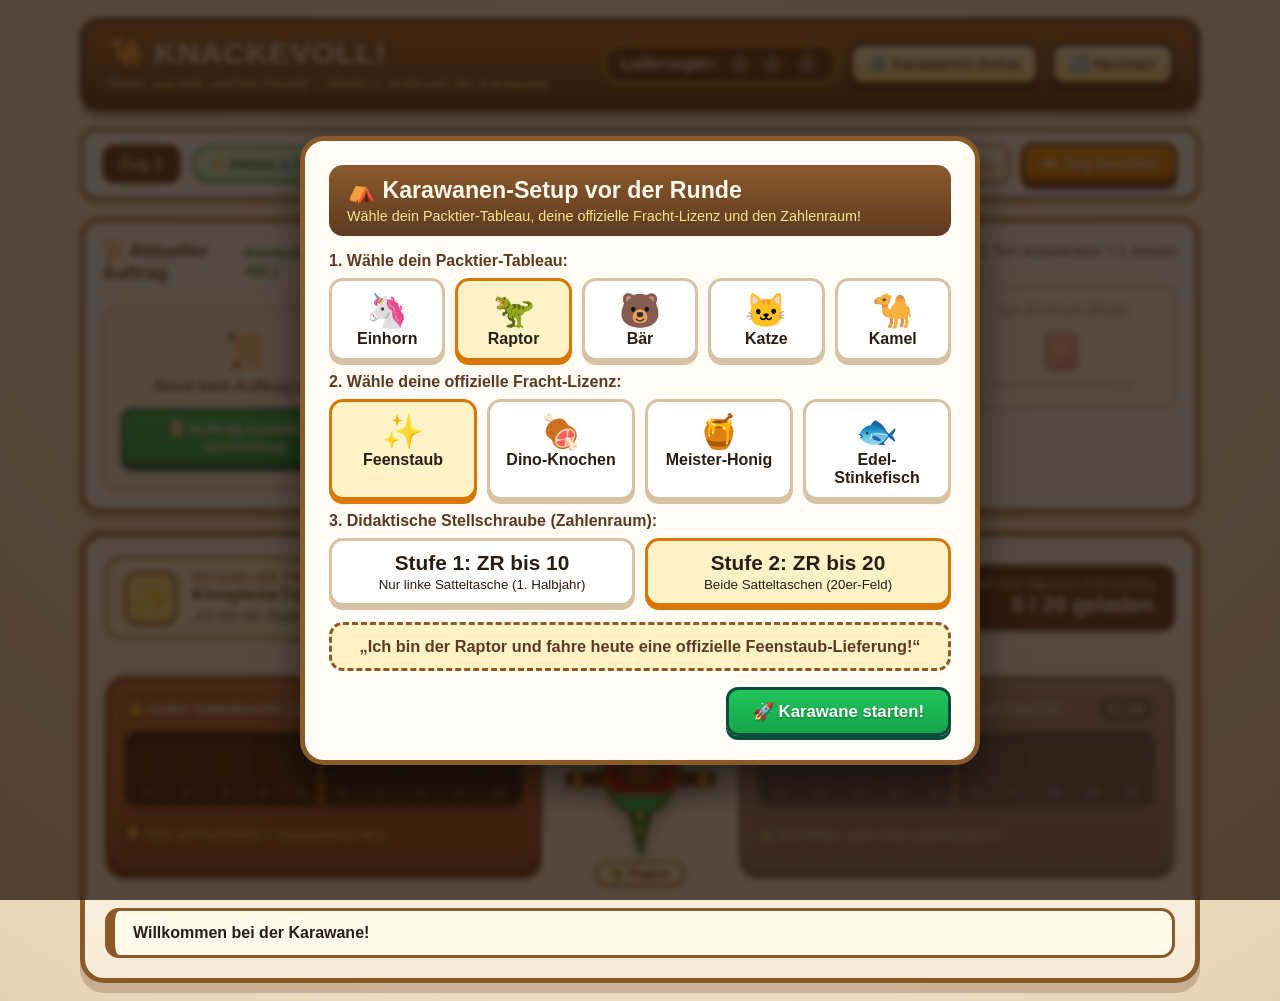
==== commit 88c27aa0: "adds cargo unpacking mechanic" ====
--- a/knackevoll_aufbruch_der_karawane.html
+++ b/knackevoll_aufbruch_der_karawane.html
@@ -22,7 +22,6 @@
       --dienes-red: #ef4444;
       --dienes-red-dark: #b91c1c;
       --oasis-green: #16a34a;
-      --oasis-green-dark: #15803d;
       --text-dark: #291d14;
     }
 
@@ -41,7 +40,7 @@
     }
 
     .app-shell {
-      max-width: 1080px;
+      max-width: 1120px;
       margin: 0 auto;
     }
 
@@ -85,7 +84,6 @@
       flex-wrap: wrap;
     }
 
-    /* Trophy Progress Stars */
     .trophy-pill {
       background: rgba(30, 15, 5, 0.45);
       border: 2px solid var(--stitch-gold);
@@ -456,7 +454,7 @@
 
     .tableau-top {
       display: grid;
-      grid-template-columns: 1.2fr 1fr;
+      grid-template-columns: 1.3fr 1fr;
       gap: 16px;
       align-items: center;
       margin-bottom: 18px;
@@ -516,7 +514,7 @@
       font-style: italic;
     }
 
-    /* Packtier Avatar & Gesamtkapazität */
+    /* Gesamtkapazität rechts oben */
     .animal-hero {
       display: flex;
       align-items: center;
@@ -530,25 +528,13 @@
       }
     }
 
-    .animal-avatar-circle {
-      width: 68px;
-      height: 68px;
-      border-radius: 50%;
-      background: radial-gradient(circle, #fef3c7 0%, #f59e0b 100%);
-      border: 4px solid var(--wood-dark);
-      display: flex;
-      align-items: center;
-      justify-content: center;
-      font-size: 2.5rem;
-      box-shadow: 0 5px 0 rgba(62, 36, 17, 0.3);
-    }
-
     .capacity-meter {
       background: var(--wood-dark);
       color: #fff;
-      padding: 10px 16px;
+      padding: 10px 18px;
       border-radius: 14px;
       border: 3px solid #3e2411;
+      text-align: right;
     }
 
     .capacity-meter small {
@@ -562,19 +548,59 @@
       font-size: 1.35rem;
     }
 
-    /* Leather Saddlebags (Zwanzigerfeld) */
+    /* 3-Spalten-Layout: Linke Tasche | Top-Down Packtier | Rechte Tasche */
     .saddlebags-container {
       display: grid;
-      grid-template-columns: 1fr 1fr;
-      gap: 22px;
-    }
-
-    @media (max-width: 760px) {
-      .saddlebags-container {
+      grid-template-columns: 1fr 165px 1fr;
+      gap: 16px;
+      align-items: center;
+    }
+
+    .saddlebags-container.level-1-layout {
+      grid-template-columns: 1fr 165px;
+    }
+
+    @media (max-width: 920px) {
+      .saddlebags-container,
+      .saddlebags-container.level-1-layout {
         grid-template-columns: 1fr;
       }
     }
 
+    /* Top-Down Packtier in der Mitte */
+    .topdown-mount {
+      display: flex;
+      flex-direction: column;
+      align-items: center;
+      justify-content: center;
+      position: relative;
+      padding: 4px 0;
+    }
+
+    .topdown-svg-wrap {
+      width: 155px;
+      height: 195px;
+      filter: drop-shadow(0 6px 8px rgba(62, 36, 17, 0.35));
+      transition: transform 0.25s;
+    }
+
+    .topdown-svg-wrap:hover {
+      transform: scale(1.03);
+    }
+
+    .mount-caption {
+      margin-top: 4px;
+      background: #fef3c7;
+      border: 2px solid var(--wood-mid);
+      color: var(--wood-dark);
+      font-weight: 900;
+      font-size: 0.82rem;
+      padding: 3px 12px;
+      border-radius: 999px;
+      box-shadow: 0 2px 0 rgba(92, 58, 33, 0.25);
+    }
+
+    /* Leather Saddlebags (Zwanzigerfeld) */
     .leather-bag {
       background: linear-gradient(180deg, #b86b3f 0%, var(--leather) 60%, #8a4824 100%);
       border: 4px solid var(--leather-dark);
@@ -606,7 +632,7 @@
       align-items: center;
       margin-bottom: 10px;
       font-weight: 900;
-      font-size: 1rem;
+      font-size: 0.96rem;
       text-shadow: 0 2px 0 rgba(0,0,0,0.35);
     }
 
@@ -667,9 +693,31 @@
       align-items: center;
       justify-content: center;
       font-weight: 900;
-      font-size: 0.95rem;
+      font-size: 0.92rem;
       position: relative;
+      pointer-events: auto;
+      cursor: pointer;
+      transition: transform 0.12s, filter 0.15s;
       animation: dropIn 0.2s cubic-bezier(0.18, 0.89, 0.32, 1.28);
+    }
+
+    .cargo-block:hover {
+      filter: brightness(1.1);
+      transform: translateY(-2px);
+    }
+
+    .cargo-block:hover::after {
+      content: '↩ 1 Akt.';
+      position: absolute;
+      top: 2px;
+      right: 4px;
+      background: rgba(0, 0, 0, 0.78);
+      color: #fff;
+      font-size: 0.62rem;
+      padding: 1px 5px;
+      border-radius: 4px;
+      pointer-events: none;
+      white-space: nowrap;
     }
 
     @keyframes dropIn {
@@ -721,8 +769,9 @@
       display: flex;
       justify-content: space-between;
       align-items: center;
+      gap: 8px;
       min-height: 36px;
-      font-size: 0.82rem;
+      font-size: 0.8rem;
       color: #fde68a;
     }
 
@@ -731,8 +780,8 @@
       color: #1e3a8a;
       border: 2px solid #1e3a8a;
       border-radius: 10px;
-      padding: 5px 12px;
-      font-size: 0.82rem;
+      padding: 5px 10px;
+      font-size: 0.8rem;
       font-weight: 900;
       cursor: pointer;
       box-shadow: 0 3px 0 #1e3a8a;
@@ -947,7 +996,7 @@
     <div class="board-panel">
       <h3 class="panel-heading">
         <span>📜 Aktueller Auftrag</span>
-        <small style="font-weight:700; color:#78716c;" id="orderLockLabel">Auswahl per Pop-up</small>
+        <small style="font-weight:700; color:#15803d;" id="orderLockLabel">Freie Wahl (0 Akt.)</small>
       </h3>
       <div class="order-slot-box" id="activeOrderSlot"></div>
     </div>
@@ -956,7 +1005,7 @@
     <div class="board-panel">
       <h3 class="panel-heading">
         <span>🏪 Offener Fracht-Markt</span>
-        <small style="font-weight:700; color:#78716c;">1 Aktion = bis zu 2 Frachtstücke greifen</small>
+        <small style="font-weight:700; color:#78716c;">1 Aktion = max. 2 Teile einladen | 1 Teil auspacken = 1 Aktion</small>
       </h3>
       <div class="market-depots">
         <!-- 10er-Kiste Blau -->
@@ -1001,18 +1050,17 @@
         </div>
       </div>
 
-      <!-- Tier-Avatar & Ladeanzeige -->
+      <!-- Ladeanzeige rechts oben -->
       <div class="animal-hero">
-        <div class="animal-avatar-circle" id="animalAvatar">🦖</div>
         <div class="capacity-meter">
-          <small id="animalBoardName">Raptor-Tableau</small>
+          <small id="animalBoardName">Raptor-Tableau (Vogelperspektive)</small>
           <strong id="totalLoadText">0 / 20 geladen</strong>
         </div>
       </div>
     </div>
 
-    <!-- Zwei Satteltaschen (Zwanzigerfeld) -->
-    <div class="saddlebags-container">
+    <!-- Satteltaschen links & rechts mit Top-Down Packtier in der Mitte -->
+    <div class="saddlebags-container" id="saddlebagsGrid">
       <!-- Linke Satteltasche (Zehnerstelle) -->
       <div class="leather-bag" id="bagLeft">
         <div class="bag-title-row">
@@ -1025,11 +1073,17 @@
           <div class="cargo-pieces-overlay" id="leftBagPieces"></div>
         </div>
         <div class="bag-footer">
-          <span>✨ Goldene 5er-Ziernaht in der Mitte</span>
+          <span>💡 Klick auf Frachtstück = Auspacken (1 Akt.)</span>
           <button class="btn-bazaar-swap" id="swapBtnLeft" onclick="unbundleTen('left')" style="display:none;">
-            🔄 Tauschen: 10er ➔ 2× 5er (1 Aktion)
+            🔄 10er ➔ 2× 5er (1 Akt.)
           </button>
         </div>
+      </div>
+
+      <!-- Top-Down Packtier zwischen den Taschen -->
+      <div class="topdown-mount">
+        <div class="topdown-svg-wrap" id="topDownAnimalSVG"></div>
+        <div class="mount-caption" id="mountCaptionLabel">🦖 Raptor</div>
       </div>
 
       <!-- Rechte Satteltasche (Einer-/Überlauf-Tasche) -->
@@ -1046,7 +1100,7 @@
         <div class="bag-footer">
           <span id="rightLockHint">🔒 Erst links vollpacken (10)!</span>
           <button class="btn-bazaar-swap" id="swapBtnRight" onclick="unbundleTen('right')" style="display:none;">
-            🔄 Tauschen: 10er ➔ 2× 5er (1 Aktion)
+            🔄 10er ➔ 2× 5er (1 Akt.)
           </button>
         </div>
       </div>
@@ -1077,7 +1131,7 @@
     <div class="selection-grid" style="grid-template-columns: 1fr 1fr;">
       <div class="tile-option" id="lvlTile1" onclick="setLevel(1)">
         <div style="font-size:1.3rem; font-weight:900;">Stufe 1: ZR bis 10</div>
-        <small>Nur 1 Satteltasche (1. Halbjahr)</small>
+        <small>Nur linke Satteltasche (1. Halbjahr)</small>
       </div>
       <div class="tile-option active-tile" id="lvlTile2" onclick="setLevel(2)">
         <div style="font-size:1.3rem; font-weight:900;">Stufe 2: ZR bis 20</div>
@@ -1095,12 +1149,12 @@
   </div>
 </div>
 
-<!-- POP-UP 2: Auftrag auswählen (3 Karten zur Wahl, danach gesperrt) -->
+<!-- POP-UP 2: Auftrag auswählen (kostenlos, 3 Karten zur Wahl, danach gesperrt) -->
 <div class="modal-backdrop hidden" id="orderModal">
   <div class="modal-dialog">
     <div class="modal-header-banner">
-      <h2>📜 Auftrag wählen (kostet 1 Aktion)</h2>
-      <p>Such dir 1 Auftragskarte aus der offenen Auslage aus. Danach bleibt dieser Auftrag bis zur Lieferung fest eingeloggt!</p>
+      <h2>📜 Auftrag wählen (kostenlos)</h2>
+      <p>Such dir 1 Auftragskarte aus der offenen Auslage aus. Das Auswählen kostet keine Aktion – danach bleibt der Auftrag bis zur Lieferung fest eingeloggt!</p>
     </div>
 
     <div class="popup-orders-grid" id="popupOrdersList"></div>
@@ -1146,6 +1200,155 @@
     history: []
   };
 
+  /* Top-Down SVG Illustrationen der 5 Packtiere (Blick von oben auf Rücken, Sattel & Gurte) */
+  function getTopDownAnimalSVG(animalId) {
+    const strapsAndSaddle = `
+      <!-- Lederriemen zu den linken und rechten Satteltaschen -->
+      <rect x="4" y="76" width="152" height="12" rx="4" fill="#6e381b" stroke="#3e2411" stroke-width="2"/>
+      <rect x="4" y="114" width="152" height="12" rx="4" fill="#6e381b" stroke="#3e2411" stroke-width="2"/>
+      <!-- Schnallen links & rechts -->
+      <rect x="10" y="74" width="10" height="16" rx="2" fill="#fbbf24" stroke="#78350f" stroke-width="1.5"/>
+      <rect x="140" y="74" width="10" height="16" rx="2" fill="#fbbf24" stroke="#78350f" stroke-width="1.5"/>
+      <rect x="10" y="112" width="10" height="16" rx="2" fill="#fbbf24" stroke="#78350f" stroke-width="1.5"/>
+      <rect x="140" y="112" width="10" height="16" rx="2" fill="#fbbf24" stroke="#78350f" stroke-width="1.5"/>
+      <!-- Satteldecke & Sitz von oben -->
+      <rect x="44" y="64" width="72" height="72" rx="14" fill="#b91c1c" stroke="#fbbf24" stroke-width="2.5" stroke-dasharray="5 3"/>
+      <ellipse cx="80" cy="100" rx="25" ry="28" fill="#8b5a2b" stroke="#3e2411" stroke-width="2.5"/>
+      <ellipse cx="80" cy="100" rx="16" ry="18" fill="#a45a32"/>
+    `;
+
+    switch (animalId) {
+      case 'unicorn':
+        return `
+          <svg viewBox="0 0 160 200" width="100%" height="100%">
+            <!-- Regenbogen-Schweif unten -->
+            <path d="M80 155 C62 175, 68 195, 80 198 C92 195, 98 175, 80 155 Z" fill="#ec4899" stroke="#831843" stroke-width="2"/>
+            <path d="M80 160 C72 175, 75 190, 80 194 C85 190, 88 175, 80 160 Z" fill="#38bdf8"/>
+            <!-- Weißer Körper von oben -->
+            <ellipse cx="80" cy="105" rx="38" ry="56" fill="#ffffff" stroke="#cbd5e1" stroke-width="3"/>
+            ${strapsAndSaddle}
+            <!-- Hals & Kopf oben -->
+            <ellipse cx="80" cy="44" rx="20" ry="26" fill="#ffffff" stroke="#cbd5e1" stroke-width="2.5"/>
+            <!-- Regenbogen-Mähne auf dem Nacken -->
+            <ellipse cx="80" cy="52" rx="7" ry="16" fill="#f472b6"/>
+            <ellipse cx="80" cy="52" rx="4" ry="12" fill="#facc15"/>
+            <!-- Ohren -->
+            <polygon points="62,32 54,18 68,24" fill="#ffffff" stroke="#94a3b8" stroke-width="2"/>
+            <polygon points="98,32 106,18 92,24" fill="#ffffff" stroke="#94a3b8" stroke-width="2"/>
+            <!-- Augen -->
+            <circle cx="69" cy="28" r="3" fill="#1e293b"/>
+            <circle cx="91" cy="28" r="3" fill="#1e293b"/>
+            <!-- Goldenes Horn nach vorn -->
+            <polygon points="74,20 80,2 86,20" fill="#facc15" stroke="#b45309" stroke-width="2"/>
+          </svg>
+        `;
+
+      case 'raptor':
+        return `
+          <svg viewBox="0 0 160 200" width="100%" height="100%">
+            <!-- Kräftiger Dino-Schwanz nach unten -->
+            <path d="M68 148 L80 198 L92 148 Z" fill="#15803d" stroke="#14532d" stroke-width="3"/>
+            <!-- Kurze Vorderarme seitlich -->
+            <path d="M45 64 Q30 58 28 48" stroke="#16a34a" stroke-width="7" stroke-linecap="round" fill="none"/>
+            <path d="M115 64 Q130 58 132 48" stroke="#16a34a" stroke-width="7" stroke-linecap="round" fill="none"/>
+            <!-- Geschuppter Körper von oben -->
+            <ellipse cx="80" cy="104" rx="40" ry="52" fill="#22c55e" stroke="#14532d" stroke-width="3"/>
+            ${strapsAndSaddle}
+            <!-- Raptor-Kopf nach oben -->
+            <path d="M62 52 C60 20, 70 8, 80 8 C90 8, 100 20, 98 52 Z" fill="#16a34a" stroke="#14532d" stroke-width="2.5"/>
+            <!-- Rückenkamm / Schuppen -->
+            <circle cx="80" cy="44" r="4" fill="#facc15"/>
+            <circle cx="80" cy="54" r="4" fill="#facc15"/>
+            <circle cx="80" cy="158" r="4" fill="#facc15"/>
+            <circle cx="80" cy="172" r="3.5" fill="#facc15"/>
+            <!-- Gelbe Reptilienaugen -->
+            <circle cx="67" cy="26" r="4" fill="#fde047" stroke="#14532d" stroke-width="1.5"/>
+            <circle cx="93" cy="26" r="4" fill="#fde047" stroke="#14532d" stroke-width="1.5"/>
+            <line x1="67" y1="23" x2="67" y2="29" stroke="#000" stroke-width="1.5"/>
+            <line x1="93" y1="23" x2="93" y2="29" stroke="#000" stroke-width="1.5"/>
+          </svg>
+        `;
+
+      case 'bear':
+        return `
+          <svg viewBox="0 0 160 200" width="100%" height="100%">
+            <!-- Tatzen von oben sichtbar -->
+            <ellipse cx="38" cy="64" rx="12" ry="9" fill="#78350f" stroke="#451a03" stroke-width="2"/>
+            <ellipse cx="122" cy="64" rx="12" ry="9" fill="#78350f" stroke="#451a03" stroke-width="2"/>
+            <ellipse cx="40" cy="144" rx="12" ry="9" fill="#78350f" stroke="#451a03" stroke-width="2"/>
+            <ellipse cx="120" cy="144" rx="12" ry="9" fill="#78350f" stroke="#451a03" stroke-width="2"/>
+            <!-- Stummelschwanz -->
+            <circle cx="80" cy="166" r="10" fill="#78350f" stroke="#451a03" stroke-width="2.5"/>
+            <!-- Breiter Bärenrücken -->
+            <ellipse cx="80" cy="105" rx="46" ry="56" fill="#92400e" stroke="#451a03" stroke-width="3"/>
+            ${strapsAndSaddle}
+            <!-- Bärenkopf mit runden Ohren -->
+            <circle cx="58" cy="36" r="10" fill="#78350f" stroke="#451a03" stroke-width="2.5"/>
+            <circle cx="102" cy="36" r="10" fill="#78350f" stroke="#451a03" stroke-width="2.5"/>
+            <circle cx="80" cy="40" r="24" fill="#92400e" stroke="#451a03" stroke-width="2.5"/>
+            <!-- Schnauze nach oben -->
+            <ellipse cx="80" cy="22" rx="11" ry="9" fill="#d97706"/>
+            <ellipse cx="80" cy="17" rx="5" ry="3.5" fill="#1c1917"/>
+            <circle cx="70" cy="32" r="3" fill="#1c1917"/>
+            <circle cx="90" cy="32" r="3" fill="#1c1917"/>
+          </svg>
+        `;
+
+      case 'cat':
+        return `
+          <svg viewBox="0 0 160 200" width="100%" height="100%">
+            <!-- Geschwungener Katzenschwanz -->
+            <path d="M80 156 Q82 188 108 190" stroke="#ea580c" stroke-width="11" stroke-linecap="round" fill="none"/>
+            <path d="M80 156 Q82 188 108 190" stroke="#fb923c" stroke-width="7" stroke-linecap="round" fill="none"/>
+            <!-- Pfoten -->
+            <circle cx="46" cy="60" r="8" fill="#fed7aa" stroke="#9a3412" stroke-width="2"/>
+            <circle cx="114" cy="60" r="8" fill="#fed7aa" stroke="#9a3412" stroke-width="2"/>
+            <!-- Geschmeidiger Katzenrücken mit Tigerstreifen -->
+            <ellipse cx="80" cy="104" rx="37" ry="54" fill="#fb923c" stroke="#9a3412" stroke-width="3"/>
+            <path d="M48 88 Q80 82 112 88" stroke="#c2410c" stroke-width="4" fill="none"/>
+            <path d="M48 122 Q80 128 112 122" stroke="#c2410c" stroke-width="4" fill="none"/>
+            ${strapsAndSaddle}
+            <!-- Katzenkopf & spitze Ohren -->
+            <polygon points="56,42 50,16 70,28" fill="#fb923c" stroke="#9a3412" stroke-width="2.5"/>
+            <polygon points="104,42 110,16 90,28" fill="#fb923c" stroke="#9a3412" stroke-width="2.5"/>
+            <circle cx="80" cy="38" r="21" fill="#fb923c" stroke="#9a3412" stroke-width="2.5"/>
+            <!-- Schnurrhaare links & rechts -->
+            <line x1="58" y1="30" x2="36" y2="26" stroke="#431407" stroke-width="1.8"/>
+            <line x1="58" y1="35" x2="36" y2="35" stroke="#431407" stroke-width="1.8"/>
+            <line x1="102" y1="30" x2="124" y2="26" stroke="#431407" stroke-width="1.8"/>
+            <line x1="102" y1="35" x2="124" y2="35" stroke="#431407" stroke-width="1.8"/>
+            <!-- Grüne Katzenaugen & rosa Nase -->
+            <circle cx="71" cy="32" r="3.5" fill="#22c55e" stroke="#14532d" stroke-width="1"/>
+            <circle cx="89" cy="32" r="3.5" fill="#22c55e" stroke="#14532d" stroke-width="1"/>
+            <polygon points="77,23 83,23 80,27" fill="#f43f5e"/>
+          </svg>
+        `;
+
+      case 'camel':
+      default:
+        return `
+          <svg viewBox="0 0 160 200" width="100%" height="100%">
+            <!-- Kamelschwanz mit Quaste -->
+            <line x1="80" y1="158" x2="80" y2="186" stroke="#b45309" stroke-width="5" stroke-linecap="round"/>
+            <circle cx="80" cy="190" r="6" fill="#78350f"/>
+            <!-- Kamel-Körper von oben -->
+            <ellipse cx="80" cy="105" rx="42" ry="56" fill="#d97706" stroke="#78350f" stroke-width="3"/>
+            ${strapsAndSaddle}
+            <!-- Vorderer & hinterer Höcker schauen unter dem Sattel hervor -->
+            <circle cx="80" cy="68" r="14" fill="#b45309" stroke="#78350f" stroke-width="2"/>
+            <circle cx="80" cy="132" r="14" fill="#b45309" stroke="#78350f" stroke-width="2"/>
+            <!-- Langer Kamelhals & Kopf von oben -->
+            <rect x="69" y="26" width="22" height="32" rx="10" fill="#d97706" stroke="#78350f" stroke-width="2.5"/>
+            <ellipse cx="80" cy="22" rx="16" ry="14" fill="#f59e0b" stroke="#78350f" stroke-width="2.5"/>
+            <circle cx="63" cy="24" r="5" fill="#b45309" stroke="#78350f" stroke-width="2"/>
+            <circle cx="97" cy="24" r="5" fill="#b45309" stroke="#78350f" stroke-width="2"/>
+            <circle cx="73" cy="17" r="2.8" fill="#1c1917"/>
+            <circle cx="87" cy="17" r="2.8" fill="#1c1917"/>
+          </svg>
+        `;
+    }
+  }
+
   function renderSetupModal() {
     document.getElementById('setupAnimals').innerHTML = ANIMALS.map(a => `
       <div class="tile-option ${a.id === config.animal.id ? 'active-tile' : ''}" onclick="chooseAnimal('${a.id}')">
@@ -1195,10 +1398,6 @@
 
   function openOrderModal() {
     if (state.activeOrder !== null) return;
-    if (state.actionsUsed >= 2) {
-      setSpeech('Deine 2 Aktionen in diesem Zug sind verbraucht! Klicke zuerst auf „Zug beenden“.', 'error');
-      return;
-    }
 
     const list = document.getElementById('popupOrdersList');
     list.innerHTML = state.availableOrders.map((num, idx) => `
@@ -1207,7 +1406,7 @@
         <div class="order-cargo-title">${config.license.icon} ${config.license.name}</div>
         ${renderTwentyStrip(num)}
         <div style="margin-top:10px;">
-          <span class="btn btn-oasis" style="padding:5px 12px; font-size:0.82rem;">Auftrag annehmen</span>
+          <span class="btn btn-oasis" style="padding:5px 12px; font-size:0.82rem;">Kostenlos wählen</span>
         </div>
       </div>
     `).join('');
@@ -1274,32 +1473,30 @@
     state.leftBag = [];
     state.rightBag = [];
     state.history = [];
-    setSpeech('Wähle deinen ersten Auftrag für die Karawane (kostet 1 Aktion)!', '');
+    setSpeech('Wähle zuerst kostenlos deinen Auftrag für die Karawane aus!', '');
     render();
     if (document.getElementById('setupModal').classList.contains('hidden')) {
       openOrderModal();
     }
   }
 
-  // AKTION 1: Auftrag im Pop-up wählen
+  // Auftrag im Pop-up wählen (KOSTENLOS - verbraucht 0 Aktionen)
   function pickOrderCard(index) {
-    if (state.activeOrder !== null || state.actionsUsed >= 2) return;
+    if (state.activeOrder !== null) return;
 
     pushHistory();
-    state.cargoGrabRemaining = 0;
-    state.actionsUsed += 1;
     state.activeOrderIdx = index;
     state.activeOrder = state.availableOrders[index];
 
     closeOrderModal();
-    setSpeech(`📜 Auftrag „${state.activeOrder}× ${config.license.name}“ angenommen (1 Aktion verbraucht). Belade jetzt dein Packtier!`, '');
+    setSpeech(`📜 Auftrag „${state.activeOrder}× ${config.license.name}“ kostenlos angenommen! Du hast noch alle Aktionen zum Beladen frei.`, '');
     render();
   }
 
-  // AKTION 2: Fracht nehmen (maximal 2 Teile pro Aktion)
+  // AKTION: Fracht nehmen (maximal 2 Teile pro Aktion)
   function takeCargo(val) {
     if (state.activeOrder === null) {
-      setSpeech('Bitte wähle zuerst links einen Auftrag aus, bevor du Fracht einlädst!', 'error');
+      setSpeech('Bitte wähle zuerst links einen Auftrag aus (kostenlos), bevor du Fracht einlädst!', 'error');
       return;
     }
 
@@ -1325,7 +1522,7 @@
     if (leftSum < 10) {
       if (leftSum + val > 10) {
         wobbleBag('bagLeft');
-        setSpeech(`⚠️ Wackel-Regel! In der linken Satteltasche sind nur noch ${10 - leftSum} Plätze frei – ein ${val}er-Stück passt nicht!`, 'error');
+        setSpeech(`⚠️ Wackel-Regel! In der linken Satteltasche sind nur noch ${10 - leftSum} Plätze frei – ein ${val}er-Stück passt nicht! (Tipp: Du kannst Stücke für 1 Aktion wieder auspacken.)`, 'error');
         return;
       }
       target = 'left';
@@ -1371,7 +1568,35 @@
     render();
   }
 
-  // AKTION 3: Tauschen (10er-Kiste in zwei 5er-Säcke entbündeln)
+  // AKTION: Kiste/Frachtstück wieder auspacken (kostet 1 Aktion)
+  function unpackCargo(side, index) {
+    if (state.actionsUsed >= 2) {
+      setSpeech('Zum Auspacken brauchst du 1 freie Aktion! Klicke zuerst auf „Zug beenden“.', 'error');
+      return;
+    }
+
+    // Spiegelregel zur „Erst links, dann rechts“-Regel:
+    // Solange rechts noch Fracht liegt, muss zuerst rechts ausgepackt werden, damit links (10er-Tasche) voll bleibt.
+    if (side === 'left' && state.rightBag.length > 0) {
+      wobbleBag('bagLeft');
+      setSpeech('⚠️ Spiegelregel beim Auspacken: Räume zuerst die rechte Überlauf-Tasche leer, bevor du links auspackst!', 'error');
+      return;
+    }
+
+    const bag = side === 'left' ? state.leftBag : state.rightBag;
+    if (index < 0 || index >= bag.length) return;
+
+    pushHistory();
+    // Eine laufende "Fracht nehmen"-Aktion wird beendet, das Auspacken kostet 1 eigene Aktion
+    state.cargoGrabRemaining = 0;
+    state.actionsUsed += 1;
+
+    const removedVal = bag.splice(index, 1)[0];
+    setSpeech(`📤 ${removedVal}er-Frachtstück wieder ausgepackt und in den Markt zurückgelegt (1 Aktion verbraucht).`, '');
+    render();
+  }
+
+  // AKTION: Tauschen (10er-Kiste in zwei 5er-Säcke entbündeln, kostet 1 Aktion)
   function unbundleTen(side) {
     const bag = side === 'left' ? state.leftBag : state.rightBag;
     const idx = bag.indexOf(10);
@@ -1406,7 +1631,7 @@
     if (state.score >= 3) {
       setSpeech(`🎉 KNACKEVOLL! Auftrag (${delivered}) geliefert! Du hast alle 3 Lieferungen in Zug ${state.turn} geschafft und gewinnst!`, 'success');
     } else {
-      setSpeech(`🎉 Lieferung (${delivered}× ${config.license.name}) perfekt abgeschlossen! Wähle deinen nächsten Auftrag.`, 'success');
+      setSpeech(`🎉 Lieferung (${delivered}× ${config.license.name}) perfekt abgeschlossen! Wähle jetzt kostenlos deinen nächsten Auftrag.`, 'success');
     }
     render();
   }
@@ -1466,14 +1691,16 @@
       document.getElementById(`star${s}`).classList.toggle('earned', state.score >= s);
     }
 
-    // Frachtbrief & Packtier
+    // Frachtbrief & Top-Down Packtier zwischen den Taschen
     document.getElementById('waybillEmoji').textContent = config.license.icon;
     document.getElementById('waybillTitle').textContent = config.license.title;
     document.getElementById('waybillSentence').textContent =
       `„Ich bin ${config.animal.article} und fahre heute eine offizielle ${config.license.name}-Lieferung!“`;
-    document.getElementById('animalAvatar').textContent = config.animal.icon;
-    document.getElementById('animalBoardName').textContent = `${config.animal.name}-Tableau`;
+    document.getElementById('animalBoardName').textContent = `${config.animal.name}-Tableau (Top-Down)`;
     document.getElementById('unitDepotIcon').textContent = config.license.icon;
+
+    document.getElementById('topDownAnimalSVG').innerHTML = getTopDownAnimalSVG(config.animal.id);
+    document.getElementById('mountCaptionLabel').textContent = `${config.animal.icon} ${config.animal.name}`;
 
     // Zug & Aktionen
     document.getElementById('turnBadge').textContent = `Zug ${state.turn}`;
@@ -1512,18 +1739,18 @@
 
     document.getElementById('btnUndo').disabled = state.history.length === 0;
 
-    // Einzel-Slot für den aktuellen Auftrag
+    // Einzel-Slot für den aktuellen Auftrag (Auswahl ist kostenlos)
     const slot = document.getElementById('activeOrderSlot');
     const lockLabel = document.getElementById('orderLockLabel');
     if (state.activeOrder === null) {
       slot.className = 'order-slot-box';
-      lockLabel.textContent = 'Noch kein Auftrag aktiv';
-      const canOpen = state.actionsUsed < 2 && state.score < 3;
+      lockLabel.textContent = 'Kostenlose Wahl (0 Akt.)';
+      const canOpen = state.score < 3;
       slot.innerHTML = `
         <div style="font-size:2.2rem; margin-bottom:6px;">📜</div>
-        <p style="margin:0 0 12px; color:#6b5344; font-weight:700;">Du hast aktuell keinen Auftrag geladen.</p>
+        <p style="margin:0 0 12px; color:#6b5344; font-weight:700;">Noch kein Auftrag aktiv.</p>
         <button class="btn btn-oasis" onclick="openOrderModal()" ${!canOpen ? 'disabled' : ''}>
-          📜 Auftrag auswählen (1 Aktion)
+          📜 Auftrag auswählen (kostenlos)
         </button>
       `;
     } else {
@@ -1543,7 +1770,7 @@
       document.getElementById(id).classList.toggle('disabled', !canGrab);
     });
 
-    // Satteltaschen rendern
+    // Satteltaschen & Top-Down Grid
     const leftSum = sumArray(state.leftBag);
     const rightSum = sumArray(state.rightBag);
     const maxCap = config.level === 1 ? 10 : 20;
@@ -1556,23 +1783,31 @@
     document.getElementById('leftBagCounter').textContent = `${leftSum} / 10`;
     document.getElementById('rightBagCounter').textContent = `${rightSum} / 10`;
 
-    document.getElementById('leftBagPieces').innerHTML = state.leftBag.map(v => `
-      <div class="cargo-block block-${v}">${v === 1 ? config.license.icon : v + 'er'}</div>
+    // Frachtstücke mit Klick-zum-Auspacken (1 Aktion)
+    document.getElementById('leftBagPieces').innerHTML = state.leftBag.map((v, idx) => `
+      <div class="cargo-block block-${v}" onclick="unpackCargo('left', ${idx})" title="Klicken zum Auspacken (kostet 1 Aktion)">
+        ${v === 1 ? config.license.icon : v + 'er'}
+      </div>
     `).join('');
 
     const rightBagEl = document.getElementById('bagRight');
+    const gridEl = document.getElementById('saddlebagsGrid');
     if (config.level === 1) {
       rightBagEl.style.display = 'none';
+      gridEl.classList.add('level-1-layout');
     } else {
       rightBagEl.style.display = 'block';
+      gridEl.classList.remove('level-1-layout');
       const unlocked = leftSum === 10;
       rightBagEl.classList.toggle('bag-locked', !unlocked);
       document.getElementById('rightLockHint').textContent = unlocked
-        ? '✅ Linke Tasche voll (10) – Überlauf offen!'
+        ? '💡 Klick auf Frachtstück = Auspacken (1 Akt.)'
         : '🔒 Erst öffnen, wenn links randvoll (10) ist!';
 
-      document.getElementById('rightBagPieces').innerHTML = state.rightBag.map(v => `
-        <div class="cargo-block block-${v}">${v === 1 ? config.license.icon : v + 'er'}</div>
+      document.getElementById('rightBagPieces').innerHTML = state.rightBag.map((v, idx) => `
+        <div class="cargo-block block-${v}" onclick="unpackCargo('right', ${idx})" title="Klicken zum Auspacken (kostet 1 Aktion)">
+          ${v === 1 ? config.license.icon : v + 'er'}
+        </div>
       `).join('');
     }
 
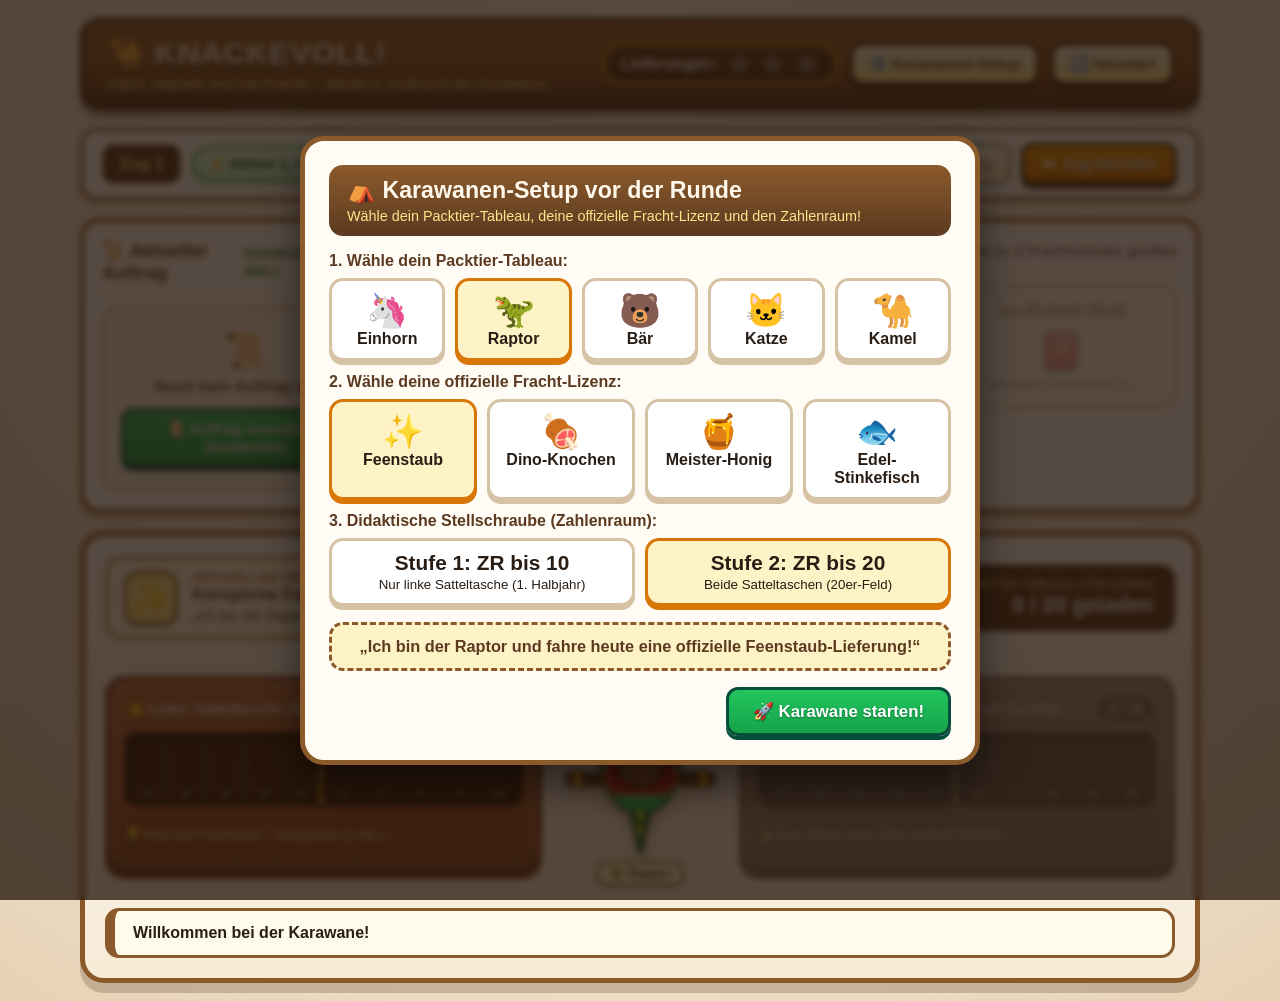
==== commit 679cf363: "implements top-down animal visuals" ====
--- a/knackevoll_aufbruch_der_karawane.html
+++ b/knackevoll_aufbruch_der_karawane.html
@@ -693,31 +693,9 @@
       align-items: center;
       justify-content: center;
       font-weight: 900;
-      font-size: 0.92rem;
+      font-size: 0.95rem;
       position: relative;
-      pointer-events: auto;
-      cursor: pointer;
-      transition: transform 0.12s, filter 0.15s;
       animation: dropIn 0.2s cubic-bezier(0.18, 0.89, 0.32, 1.28);
-    }
-
-    .cargo-block:hover {
-      filter: brightness(1.1);
-      transform: translateY(-2px);
-    }
-
-    .cargo-block:hover::after {
-      content: '↩ 1 Akt.';
-      position: absolute;
-      top: 2px;
-      right: 4px;
-      background: rgba(0, 0, 0, 0.78);
-      color: #fff;
-      font-size: 0.62rem;
-      padding: 1px 5px;
-      border-radius: 4px;
-      pointer-events: none;
-      white-space: nowrap;
     }
 
     @keyframes dropIn {
@@ -1005,7 +983,7 @@
     <div class="board-panel">
       <h3 class="panel-heading">
         <span>🏪 Offener Fracht-Markt</span>
-        <small style="font-weight:700; color:#78716c;">1 Aktion = max. 2 Teile einladen | 1 Teil auspacken = 1 Aktion</small>
+        <small style="font-weight:700; color:#78716c;">1 Aktion = bis zu 2 Frachtstücke greifen</small>
       </h3>
       <div class="market-depots">
         <!-- 10er-Kiste Blau -->
@@ -1522,7 +1500,7 @@
     if (leftSum < 10) {
       if (leftSum + val > 10) {
         wobbleBag('bagLeft');
-        setSpeech(`⚠️ Wackel-Regel! In der linken Satteltasche sind nur noch ${10 - leftSum} Plätze frei – ein ${val}er-Stück passt nicht! (Tipp: Du kannst Stücke für 1 Aktion wieder auspacken.)`, 'error');
+        setSpeech(`⚠️ Wackel-Regel! In der linken Satteltasche sind nur noch ${10 - leftSum} Plätze frei – ein ${val}er-Stück passt nicht!`, 'error');
         return;
       }
       target = 'left';
@@ -1568,35 +1546,7 @@
     render();
   }
 
-  // AKTION: Kiste/Frachtstück wieder auspacken (kostet 1 Aktion)
-  function unpackCargo(side, index) {
-    if (state.actionsUsed >= 2) {
-      setSpeech('Zum Auspacken brauchst du 1 freie Aktion! Klicke zuerst auf „Zug beenden“.', 'error');
-      return;
-    }
-
-    // Spiegelregel zur „Erst links, dann rechts“-Regel:
-    // Solange rechts noch Fracht liegt, muss zuerst rechts ausgepackt werden, damit links (10er-Tasche) voll bleibt.
-    if (side === 'left' && state.rightBag.length > 0) {
-      wobbleBag('bagLeft');
-      setSpeech('⚠️ Spiegelregel beim Auspacken: Räume zuerst die rechte Überlauf-Tasche leer, bevor du links auspackst!', 'error');
-      return;
-    }
-
-    const bag = side === 'left' ? state.leftBag : state.rightBag;
-    if (index < 0 || index >= bag.length) return;
-
-    pushHistory();
-    // Eine laufende "Fracht nehmen"-Aktion wird beendet, das Auspacken kostet 1 eigene Aktion
-    state.cargoGrabRemaining = 0;
-    state.actionsUsed += 1;
-
-    const removedVal = bag.splice(index, 1)[0];
-    setSpeech(`📤 ${removedVal}er-Frachtstück wieder ausgepackt und in den Markt zurückgelegt (1 Aktion verbraucht).`, '');
-    render();
-  }
-
-  // AKTION: Tauschen (10er-Kiste in zwei 5er-Säcke entbündeln, kostet 1 Aktion)
+  // AKTION 3: Tauschen (10er-Kiste in zwei 5er-Säcke entbündeln)
   function unbundleTen(side) {
     const bag = side === 'left' ? state.leftBag : state.rightBag;
     const idx = bag.indexOf(10);
@@ -1783,31 +1733,23 @@
     document.getElementById('leftBagCounter').textContent = `${leftSum} / 10`;
     document.getElementById('rightBagCounter').textContent = `${rightSum} / 10`;
 
-    // Frachtstücke mit Klick-zum-Auspacken (1 Aktion)
-    document.getElementById('leftBagPieces').innerHTML = state.leftBag.map((v, idx) => `
-      <div class="cargo-block block-${v}" onclick="unpackCargo('left', ${idx})" title="Klicken zum Auspacken (kostet 1 Aktion)">
-        ${v === 1 ? config.license.icon : v + 'er'}
-      </div>
+    document.getElementById('leftBagPieces').innerHTML = state.leftBag.map(v => `
+      <div class="cargo-block block-${v}">${v === 1 ? config.license.icon : v + 'er'}</div>
     `).join('');
 
     const rightBagEl = document.getElementById('bagRight');
-    const gridEl = document.getElementById('saddlebagsGrid');
     if (config.level === 1) {
       rightBagEl.style.display = 'none';
-      gridEl.classList.add('level-1-layout');
     } else {
       rightBagEl.style.display = 'block';
-      gridEl.classList.remove('level-1-layout');
       const unlocked = leftSum === 10;
       rightBagEl.classList.toggle('bag-locked', !unlocked);
       document.getElementById('rightLockHint').textContent = unlocked
-        ? '💡 Klick auf Frachtstück = Auspacken (1 Akt.)'
+        ? '✅ Linke Tasche voll (10) – Überlauf offen!'
         : '🔒 Erst öffnen, wenn links randvoll (10) ist!';
 
-      document.getElementById('rightBagPieces').innerHTML = state.rightBag.map((v, idx) => `
-        <div class="cargo-block block-${v}" onclick="unpackCargo('right', ${idx})" title="Klicken zum Auspacken (kostet 1 Aktion)">
-          ${v === 1 ? config.license.icon : v + 'er'}
-        </div>
+      document.getElementById('rightBagPieces').innerHTML = state.rightBag.map(v => `
+        <div class="cargo-block block-${v}">${v === 1 ? config.license.icon : v + 'er'}</div>
       `).join('');
     }
 
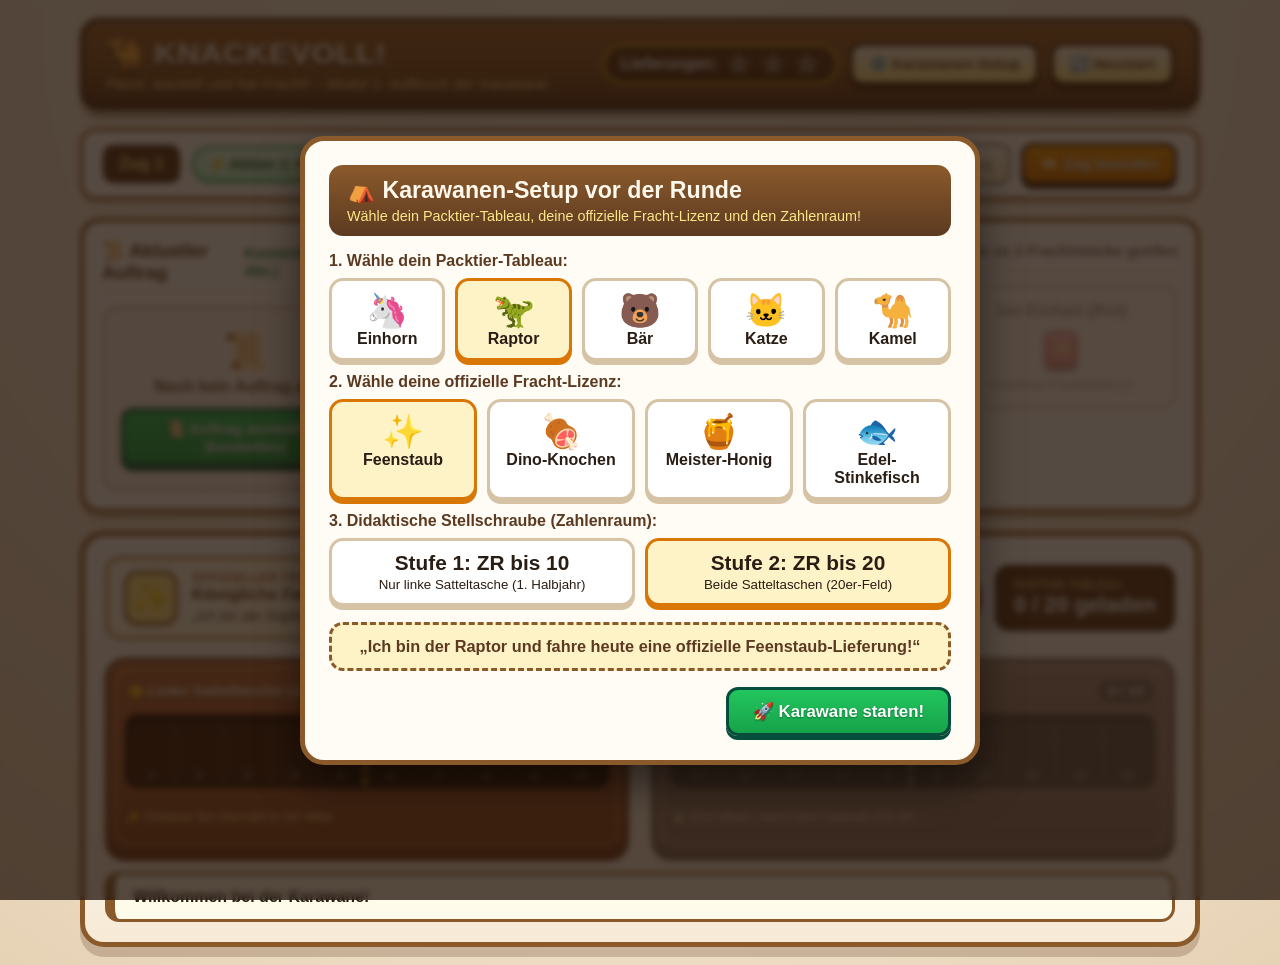
==== commit 3343638b: "revises order selection to be free" ====
--- a/knackevoll_aufbruch_der_karawane.html
+++ b/knackevoll_aufbruch_der_karawane.html
@@ -514,7 +514,7 @@
       font-style: italic;
     }
 
-    /* Gesamtkapazität rechts oben */
+    /* Packtier Avatar & Gesamtkapazität */
     .animal-hero {
       display: flex;
       align-items: center;
@@ -528,13 +528,25 @@
       }
     }
 
+    .animal-avatar-circle {
+      width: 68px;
+      height: 68px;
+      border-radius: 50%;
+      background: radial-gradient(circle, #fef3c7 0%, #f59e0b 100%);
+      border: 4px solid var(--wood-dark);
+      display: flex;
+      align-items: center;
+      justify-content: center;
+      font-size: 2.5rem;
+      box-shadow: 0 5px 0 rgba(62, 36, 17, 0.3);
+    }
+
     .capacity-meter {
       background: var(--wood-dark);
       color: #fff;
-      padding: 10px 18px;
+      padding: 10px 16px;
       border-radius: 14px;
       border: 3px solid #3e2411;
-      text-align: right;
     }
 
     .capacity-meter small {
@@ -548,59 +560,19 @@
       font-size: 1.35rem;
     }
 
-    /* 3-Spalten-Layout: Linke Tasche | Top-Down Packtier | Rechte Tasche */
+    /* Leather Saddlebags (Zwanzigerfeld) */
     .saddlebags-container {
       display: grid;
-      grid-template-columns: 1fr 165px 1fr;
-      gap: 16px;
-      align-items: center;
-    }
-
-    .saddlebags-container.level-1-layout {
-      grid-template-columns: 1fr 165px;
-    }
-
-    @media (max-width: 920px) {
-      .saddlebags-container,
-      .saddlebags-container.level-1-layout {
+      grid-template-columns: 1fr 1fr;
+      gap: 22px;
+    }
+
+    @media (max-width: 760px) {
+      .saddlebags-container {
         grid-template-columns: 1fr;
       }
     }
 
-    /* Top-Down Packtier in der Mitte */
-    .topdown-mount {
-      display: flex;
-      flex-direction: column;
-      align-items: center;
-      justify-content: center;
-      position: relative;
-      padding: 4px 0;
-    }
-
-    .topdown-svg-wrap {
-      width: 155px;
-      height: 195px;
-      filter: drop-shadow(0 6px 8px rgba(62, 36, 17, 0.35));
-      transition: transform 0.25s;
-    }
-
-    .topdown-svg-wrap:hover {
-      transform: scale(1.03);
-    }
-
-    .mount-caption {
-      margin-top: 4px;
-      background: #fef3c7;
-      border: 2px solid var(--wood-mid);
-      color: var(--wood-dark);
-      font-weight: 900;
-      font-size: 0.82rem;
-      padding: 3px 12px;
-      border-radius: 999px;
-      box-shadow: 0 2px 0 rgba(92, 58, 33, 0.25);
-    }
-
-    /* Leather Saddlebags (Zwanzigerfeld) */
     .leather-bag {
       background: linear-gradient(180deg, #b86b3f 0%, var(--leather) 60%, #8a4824 100%);
       border: 4px solid var(--leather-dark);
@@ -1028,17 +1000,18 @@
         </div>
       </div>
 
-      <!-- Ladeanzeige rechts oben -->
+      <!-- Tier-Avatar & Ladeanzeige -->
       <div class="animal-hero">
+        <div class="animal-avatar-circle" id="animalAvatar">🦖</div>
         <div class="capacity-meter">
-          <small id="animalBoardName">Raptor-Tableau (Vogelperspektive)</small>
+          <small id="animalBoardName">Raptor-Tableau</small>
           <strong id="totalLoadText">0 / 20 geladen</strong>
         </div>
       </div>
     </div>
 
-    <!-- Satteltaschen links & rechts mit Top-Down Packtier in der Mitte -->
-    <div class="saddlebags-container" id="saddlebagsGrid">
+    <!-- Zwei Satteltaschen (Zwanzigerfeld) -->
+    <div class="saddlebags-container">
       <!-- Linke Satteltasche (Zehnerstelle) -->
       <div class="leather-bag" id="bagLeft">
         <div class="bag-title-row">
@@ -1051,17 +1024,11 @@
           <div class="cargo-pieces-overlay" id="leftBagPieces"></div>
         </div>
         <div class="bag-footer">
-          <span>💡 Klick auf Frachtstück = Auspacken (1 Akt.)</span>
+          <span>✨ Goldene 5er-Ziernaht in der Mitte</span>
           <button class="btn-bazaar-swap" id="swapBtnLeft" onclick="unbundleTen('left')" style="display:none;">
-            🔄 10er ➔ 2× 5er (1 Akt.)
+            🔄 Tauschen: 10er ➔ 2× 5er (1 Aktion)
           </button>
         </div>
-      </div>
-
-      <!-- Top-Down Packtier zwischen den Taschen -->
-      <div class="topdown-mount">
-        <div class="topdown-svg-wrap" id="topDownAnimalSVG"></div>
-        <div class="mount-caption" id="mountCaptionLabel">🦖 Raptor</div>
       </div>
 
       <!-- Rechte Satteltasche (Einer-/Überlauf-Tasche) -->
@@ -1177,155 +1144,6 @@
     rightBag: [],
     history: []
   };
-
-  /* Top-Down SVG Illustrationen der 5 Packtiere (Blick von oben auf Rücken, Sattel & Gurte) */
-  function getTopDownAnimalSVG(animalId) {
-    const strapsAndSaddle = `
-      <!-- Lederriemen zu den linken und rechten Satteltaschen -->
-      <rect x="4" y="76" width="152" height="12" rx="4" fill="#6e381b" stroke="#3e2411" stroke-width="2"/>
-      <rect x="4" y="114" width="152" height="12" rx="4" fill="#6e381b" stroke="#3e2411" stroke-width="2"/>
-      <!-- Schnallen links & rechts -->
-      <rect x="10" y="74" width="10" height="16" rx="2" fill="#fbbf24" stroke="#78350f" stroke-width="1.5"/>
-      <rect x="140" y="74" width="10" height="16" rx="2" fill="#fbbf24" stroke="#78350f" stroke-width="1.5"/>
-      <rect x="10" y="112" width="10" height="16" rx="2" fill="#fbbf24" stroke="#78350f" stroke-width="1.5"/>
-      <rect x="140" y="112" width="10" height="16" rx="2" fill="#fbbf24" stroke="#78350f" stroke-width="1.5"/>
-      <!-- Satteldecke & Sitz von oben -->
-      <rect x="44" y="64" width="72" height="72" rx="14" fill="#b91c1c" stroke="#fbbf24" stroke-width="2.5" stroke-dasharray="5 3"/>
-      <ellipse cx="80" cy="100" rx="25" ry="28" fill="#8b5a2b" stroke="#3e2411" stroke-width="2.5"/>
-      <ellipse cx="80" cy="100" rx="16" ry="18" fill="#a45a32"/>
-    `;
-
-    switch (animalId) {
-      case 'unicorn':
-        return `
-          <svg viewBox="0 0 160 200" width="100%" height="100%">
-            <!-- Regenbogen-Schweif unten -->
-            <path d="M80 155 C62 175, 68 195, 80 198 C92 195, 98 175, 80 155 Z" fill="#ec4899" stroke="#831843" stroke-width="2"/>
-            <path d="M80 160 C72 175, 75 190, 80 194 C85 190, 88 175, 80 160 Z" fill="#38bdf8"/>
-            <!-- Weißer Körper von oben -->
-            <ellipse cx="80" cy="105" rx="38" ry="56" fill="#ffffff" stroke="#cbd5e1" stroke-width="3"/>
-            ${strapsAndSaddle}
-            <!-- Hals & Kopf oben -->
-            <ellipse cx="80" cy="44" rx="20" ry="26" fill="#ffffff" stroke="#cbd5e1" stroke-width="2.5"/>
-            <!-- Regenbogen-Mähne auf dem Nacken -->
-            <ellipse cx="80" cy="52" rx="7" ry="16" fill="#f472b6"/>
-            <ellipse cx="80" cy="52" rx="4" ry="12" fill="#facc15"/>
-            <!-- Ohren -->
-            <polygon points="62,32 54,18 68,24" fill="#ffffff" stroke="#94a3b8" stroke-width="2"/>
-            <polygon points="98,32 106,18 92,24" fill="#ffffff" stroke="#94a3b8" stroke-width="2"/>
-            <!-- Augen -->
-            <circle cx="69" cy="28" r="3" fill="#1e293b"/>
-            <circle cx="91" cy="28" r="3" fill="#1e293b"/>
-            <!-- Goldenes Horn nach vorn -->
-            <polygon points="74,20 80,2 86,20" fill="#facc15" stroke="#b45309" stroke-width="2"/>
-          </svg>
-        `;
-
-      case 'raptor':
-        return `
-          <svg viewBox="0 0 160 200" width="100%" height="100%">
-            <!-- Kräftiger Dino-Schwanz nach unten -->
-            <path d="M68 148 L80 198 L92 148 Z" fill="#15803d" stroke="#14532d" stroke-width="3"/>
-            <!-- Kurze Vorderarme seitlich -->
-            <path d="M45 64 Q30 58 28 48" stroke="#16a34a" stroke-width="7" stroke-linecap="round" fill="none"/>
-            <path d="M115 64 Q130 58 132 48" stroke="#16a34a" stroke-width="7" stroke-linecap="round" fill="none"/>
-            <!-- Geschuppter Körper von oben -->
-            <ellipse cx="80" cy="104" rx="40" ry="52" fill="#22c55e" stroke="#14532d" stroke-width="3"/>
-            ${strapsAndSaddle}
-            <!-- Raptor-Kopf nach oben -->
-            <path d="M62 52 C60 20, 70 8, 80 8 C90 8, 100 20, 98 52 Z" fill="#16a34a" stroke="#14532d" stroke-width="2.5"/>
-            <!-- Rückenkamm / Schuppen -->
-            <circle cx="80" cy="44" r="4" fill="#facc15"/>
-            <circle cx="80" cy="54" r="4" fill="#facc15"/>
-            <circle cx="80" cy="158" r="4" fill="#facc15"/>
-            <circle cx="80" cy="172" r="3.5" fill="#facc15"/>
-            <!-- Gelbe Reptilienaugen -->
-            <circle cx="67" cy="26" r="4" fill="#fde047" stroke="#14532d" stroke-width="1.5"/>
-            <circle cx="93" cy="26" r="4" fill="#fde047" stroke="#14532d" stroke-width="1.5"/>
-            <line x1="67" y1="23" x2="67" y2="29" stroke="#000" stroke-width="1.5"/>
-            <line x1="93" y1="23" x2="93" y2="29" stroke="#000" stroke-width="1.5"/>
-          </svg>
-        `;
-
-      case 'bear':
-        return `
-          <svg viewBox="0 0 160 200" width="100%" height="100%">
-            <!-- Tatzen von oben sichtbar -->
-            <ellipse cx="38" cy="64" rx="12" ry="9" fill="#78350f" stroke="#451a03" stroke-width="2"/>
-            <ellipse cx="122" cy="64" rx="12" ry="9" fill="#78350f" stroke="#451a03" stroke-width="2"/>
-            <ellipse cx="40" cy="144" rx="12" ry="9" fill="#78350f" stroke="#451a03" stroke-width="2"/>
-            <ellipse cx="120" cy="144" rx="12" ry="9" fill="#78350f" stroke="#451a03" stroke-width="2"/>
-            <!-- Stummelschwanz -->
-            <circle cx="80" cy="166" r="10" fill="#78350f" stroke="#451a03" stroke-width="2.5"/>
-            <!-- Breiter Bärenrücken -->
-            <ellipse cx="80" cy="105" rx="46" ry="56" fill="#92400e" stroke="#451a03" stroke-width="3"/>
-            ${strapsAndSaddle}
-            <!-- Bärenkopf mit runden Ohren -->
-            <circle cx="58" cy="36" r="10" fill="#78350f" stroke="#451a03" stroke-width="2.5"/>
-            <circle cx="102" cy="36" r="10" fill="#78350f" stroke="#451a03" stroke-width="2.5"/>
-            <circle cx="80" cy="40" r="24" fill="#92400e" stroke="#451a03" stroke-width="2.5"/>
-            <!-- Schnauze nach oben -->
-            <ellipse cx="80" cy="22" rx="11" ry="9" fill="#d97706"/>
-            <ellipse cx="80" cy="17" rx="5" ry="3.5" fill="#1c1917"/>
-            <circle cx="70" cy="32" r="3" fill="#1c1917"/>
-            <circle cx="90" cy="32" r="3" fill="#1c1917"/>
-          </svg>
-        `;
-
-      case 'cat':
-        return `
-          <svg viewBox="0 0 160 200" width="100%" height="100%">
-            <!-- Geschwungener Katzenschwanz -->
-            <path d="M80 156 Q82 188 108 190" stroke="#ea580c" stroke-width="11" stroke-linecap="round" fill="none"/>
-            <path d="M80 156 Q82 188 108 190" stroke="#fb923c" stroke-width="7" stroke-linecap="round" fill="none"/>
-            <!-- Pfoten -->
-            <circle cx="46" cy="60" r="8" fill="#fed7aa" stroke="#9a3412" stroke-width="2"/>
-            <circle cx="114" cy="60" r="8" fill="#fed7aa" stroke="#9a3412" stroke-width="2"/>
-            <!-- Geschmeidiger Katzenrücken mit Tigerstreifen -->
-            <ellipse cx="80" cy="104" rx="37" ry="54" fill="#fb923c" stroke="#9a3412" stroke-width="3"/>
-            <path d="M48 88 Q80 82 112 88" stroke="#c2410c" stroke-width="4" fill="none"/>
-            <path d="M48 122 Q80 128 112 122" stroke="#c2410c" stroke-width="4" fill="none"/>
-            ${strapsAndSaddle}
-            <!-- Katzenkopf & spitze Ohren -->
-            <polygon points="56,42 50,16 70,28" fill="#fb923c" stroke="#9a3412" stroke-width="2.5"/>
-            <polygon points="104,42 110,16 90,28" fill="#fb923c" stroke="#9a3412" stroke-width="2.5"/>
-            <circle cx="80" cy="38" r="21" fill="#fb923c" stroke="#9a3412" stroke-width="2.5"/>
-            <!-- Schnurrhaare links & rechts -->
-            <line x1="58" y1="30" x2="36" y2="26" stroke="#431407" stroke-width="1.8"/>
-            <line x1="58" y1="35" x2="36" y2="35" stroke="#431407" stroke-width="1.8"/>
-            <line x1="102" y1="30" x2="124" y2="26" stroke="#431407" stroke-width="1.8"/>
-            <line x1="102" y1="35" x2="124" y2="35" stroke="#431407" stroke-width="1.8"/>
-            <!-- Grüne Katzenaugen & rosa Nase -->
-            <circle cx="71" cy="32" r="3.5" fill="#22c55e" stroke="#14532d" stroke-width="1"/>
-            <circle cx="89" cy="32" r="3.5" fill="#22c55e" stroke="#14532d" stroke-width="1"/>
-            <polygon points="77,23 83,23 80,27" fill="#f43f5e"/>
-          </svg>
-        `;
-
-      case 'camel':
-      default:
-        return `
-          <svg viewBox="0 0 160 200" width="100%" height="100%">
-            <!-- Kamelschwanz mit Quaste -->
-            <line x1="80" y1="158" x2="80" y2="186" stroke="#b45309" stroke-width="5" stroke-linecap="round"/>
-            <circle cx="80" cy="190" r="6" fill="#78350f"/>
-            <!-- Kamel-Körper von oben -->
-            <ellipse cx="80" cy="105" rx="42" ry="56" fill="#d97706" stroke="#78350f" stroke-width="3"/>
-            ${strapsAndSaddle}
-            <!-- Vorderer & hinterer Höcker schauen unter dem Sattel hervor -->
-            <circle cx="80" cy="68" r="14" fill="#b45309" stroke="#78350f" stroke-width="2"/>
-            <circle cx="80" cy="132" r="14" fill="#b45309" stroke="#78350f" stroke-width="2"/>
-            <!-- Langer Kamelhals & Kopf von oben -->
-            <rect x="69" y="26" width="22" height="32" rx="10" fill="#d97706" stroke="#78350f" stroke-width="2.5"/>
-            <ellipse cx="80" cy="22" rx="16" ry="14" fill="#f59e0b" stroke="#78350f" stroke-width="2.5"/>
-            <circle cx="63" cy="24" r="5" fill="#b45309" stroke="#78350f" stroke-width="2"/>
-            <circle cx="97" cy="24" r="5" fill="#b45309" stroke="#78350f" stroke-width="2"/>
-            <circle cx="73" cy="17" r="2.8" fill="#1c1917"/>
-            <circle cx="87" cy="17" r="2.8" fill="#1c1917"/>
-          </svg>
-        `;
-    }
-  }
 
   function renderSetupModal() {
     document.getElementById('setupAnimals').innerHTML = ANIMALS.map(a => `
@@ -1641,16 +1459,14 @@
       document.getElementById(`star${s}`).classList.toggle('earned', state.score >= s);
     }
 
-    // Frachtbrief & Top-Down Packtier zwischen den Taschen
+    // Frachtbrief & Packtier
     document.getElementById('waybillEmoji').textContent = config.license.icon;
     document.getElementById('waybillTitle').textContent = config.license.title;
     document.getElementById('waybillSentence').textContent =
       `„Ich bin ${config.animal.article} und fahre heute eine offizielle ${config.license.name}-Lieferung!“`;
-    document.getElementById('animalBoardName').textContent = `${config.animal.name}-Tableau (Top-Down)`;
+    document.getElementById('animalAvatar').textContent = config.animal.icon;
+    document.getElementById('animalBoardName').textContent = `${config.animal.name}-Tableau`;
     document.getElementById('unitDepotIcon').textContent = config.license.icon;
-
-    document.getElementById('topDownAnimalSVG').innerHTML = getTopDownAnimalSVG(config.animal.id);
-    document.getElementById('mountCaptionLabel').textContent = `${config.animal.icon} ${config.animal.name}`;
 
     // Zug & Aktionen
     document.getElementById('turnBadge').textContent = `Zug ${state.turn}`;
@@ -1720,7 +1536,7 @@
       document.getElementById(id).classList.toggle('disabled', !canGrab);
     });
 
-    // Satteltaschen & Top-Down Grid
+    // Satteltaschen rendern
     const leftSum = sumArray(state.leftBag);
     const rightSum = sumArray(state.rightBag);
     const maxCap = config.level === 1 ? 10 : 20;
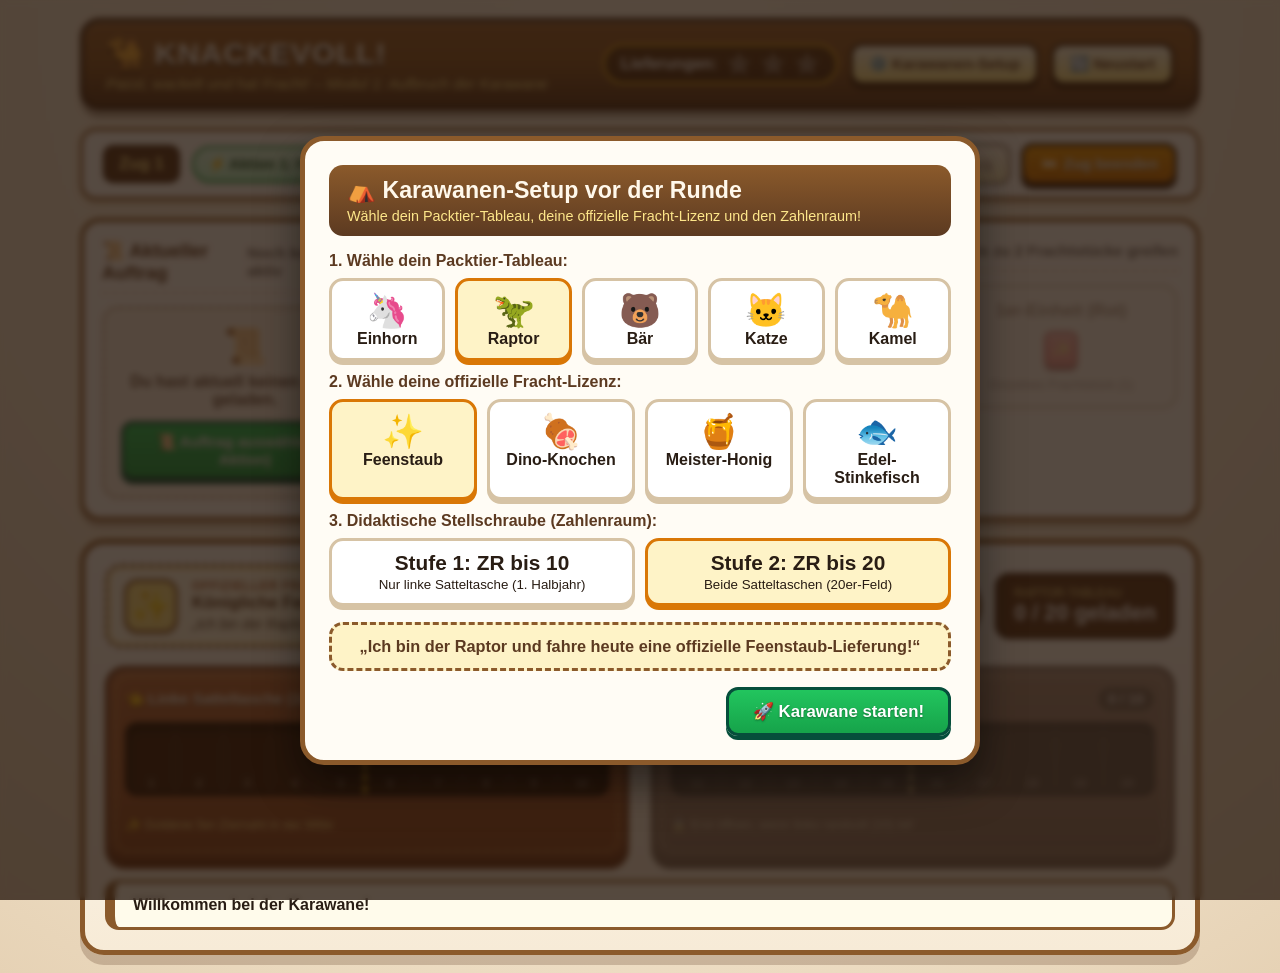
==== commit 61428271: "refines UI typography and button labels" ====
--- a/knackevoll_aufbruch_der_karawane.html
+++ b/knackevoll_aufbruch_der_karawane.html
@@ -946,7 +946,7 @@
     <div class="board-panel">
       <h3 class="panel-heading">
         <span>📜 Aktueller Auftrag</span>
-        <small style="font-weight:700; color:#15803d;" id="orderLockLabel">Freie Wahl (0 Akt.)</small>
+        <small style="font-weight:700; color:#78716c;" id="orderLockLabel">Auswahl per Pop-up</small>
       </h3>
       <div class="order-slot-box" id="activeOrderSlot"></div>
     </div>
@@ -1094,12 +1094,12 @@
   </div>
 </div>
 
-<!-- POP-UP 2: Auftrag auswählen (kostenlos, 3 Karten zur Wahl, danach gesperrt) -->
+<!-- POP-UP 2: Auftrag auswählen (3 Karten zur Wahl, danach gesperrt) -->
 <div class="modal-backdrop hidden" id="orderModal">
   <div class="modal-dialog">
     <div class="modal-header-banner">
-      <h2>📜 Auftrag wählen (kostenlos)</h2>
-      <p>Such dir 1 Auftragskarte aus der offenen Auslage aus. Das Auswählen kostet keine Aktion – danach bleibt der Auftrag bis zur Lieferung fest eingeloggt!</p>
+      <h2>📜 Auftrag wählen (kostet 1 Aktion)</h2>
+      <p>Such dir 1 Auftragskarte aus der offenen Auslage aus. Danach bleibt dieser Auftrag bis zur Lieferung fest eingeloggt!</p>
     </div>
 
     <div class="popup-orders-grid" id="popupOrdersList"></div>
@@ -1194,6 +1194,10 @@
 
   function openOrderModal() {
     if (state.activeOrder !== null) return;
+    if (state.actionsUsed >= 2) {
+      setSpeech('Deine 2 Aktionen in diesem Zug sind verbraucht! Klicke zuerst auf „Zug beenden“.', 'error');
+      return;
+    }
 
     const list = document.getElementById('popupOrdersList');
     list.innerHTML = state.availableOrders.map((num, idx) => `
@@ -1202,7 +1206,7 @@
         <div class="order-cargo-title">${config.license.icon} ${config.license.name}</div>
         ${renderTwentyStrip(num)}
         <div style="margin-top:10px;">
-          <span class="btn btn-oasis" style="padding:5px 12px; font-size:0.82rem;">Kostenlos wählen</span>
+          <span class="btn btn-oasis" style="padding:5px 12px; font-size:0.82rem;">Auftrag annehmen</span>
         </div>
       </div>
     `).join('');
@@ -1269,30 +1273,32 @@
     state.leftBag = [];
     state.rightBag = [];
     state.history = [];
-    setSpeech('Wähle zuerst kostenlos deinen Auftrag für die Karawane aus!', '');
+    setSpeech('Wähle deinen ersten Auftrag für die Karawane (kostet 1 Aktion)!', '');
     render();
     if (document.getElementById('setupModal').classList.contains('hidden')) {
       openOrderModal();
     }
   }
 
-  // Auftrag im Pop-up wählen (KOSTENLOS - verbraucht 0 Aktionen)
+  // AKTION 1: Auftrag im Pop-up wählen
   function pickOrderCard(index) {
-    if (state.activeOrder !== null) return;
+    if (state.activeOrder !== null || state.actionsUsed >= 2) return;
 
     pushHistory();
+    state.cargoGrabRemaining = 0;
+    state.actionsUsed += 1;
     state.activeOrderIdx = index;
     state.activeOrder = state.availableOrders[index];
 
     closeOrderModal();
-    setSpeech(`📜 Auftrag „${state.activeOrder}× ${config.license.name}“ kostenlos angenommen! Du hast noch alle Aktionen zum Beladen frei.`, '');
+    setSpeech(`📜 Auftrag „${state.activeOrder}× ${config.license.name}“ angenommen (1 Aktion verbraucht). Belade jetzt dein Packtier!`, '');
     render();
   }
 
-  // AKTION: Fracht nehmen (maximal 2 Teile pro Aktion)
+  // AKTION 2: Fracht nehmen (maximal 2 Teile pro Aktion)
   function takeCargo(val) {
     if (state.activeOrder === null) {
-      setSpeech('Bitte wähle zuerst links einen Auftrag aus (kostenlos), bevor du Fracht einlädst!', 'error');
+      setSpeech('Bitte wähle zuerst links einen Auftrag aus, bevor du Fracht einlädst!', 'error');
       return;
     }
 
@@ -1399,7 +1405,7 @@
     if (state.score >= 3) {
       setSpeech(`🎉 KNACKEVOLL! Auftrag (${delivered}) geliefert! Du hast alle 3 Lieferungen in Zug ${state.turn} geschafft und gewinnst!`, 'success');
     } else {
-      setSpeech(`🎉 Lieferung (${delivered}× ${config.license.name}) perfekt abgeschlossen! Wähle jetzt kostenlos deinen nächsten Auftrag.`, 'success');
+      setSpeech(`🎉 Lieferung (${delivered}× ${config.license.name}) perfekt abgeschlossen! Wähle deinen nächsten Auftrag.`, 'success');
     }
     render();
   }
@@ -1505,18 +1511,18 @@
 
     document.getElementById('btnUndo').disabled = state.history.length === 0;
 
-    // Einzel-Slot für den aktuellen Auftrag (Auswahl ist kostenlos)
+    // Einzel-Slot für den aktuellen Auftrag
     const slot = document.getElementById('activeOrderSlot');
     const lockLabel = document.getElementById('orderLockLabel');
     if (state.activeOrder === null) {
       slot.className = 'order-slot-box';
-      lockLabel.textContent = 'Kostenlose Wahl (0 Akt.)';
-      const canOpen = state.score < 3;
+      lockLabel.textContent = 'Noch kein Auftrag aktiv';
+      const canOpen = state.actionsUsed < 2 && state.score < 3;
       slot.innerHTML = `
         <div style="font-size:2.2rem; margin-bottom:6px;">📜</div>
-        <p style="margin:0 0 12px; color:#6b5344; font-weight:700;">Noch kein Auftrag aktiv.</p>
+        <p style="margin:0 0 12px; color:#6b5344; font-weight:700;">Du hast aktuell keinen Auftrag geladen.</p>
         <button class="btn btn-oasis" onclick="openOrderModal()" ${!canOpen ? 'disabled' : ''}>
-          📜 Auftrag auswählen (kostenlos)
+          📜 Auftrag auswählen (1 Aktion)
         </button>
       `;
     } else {
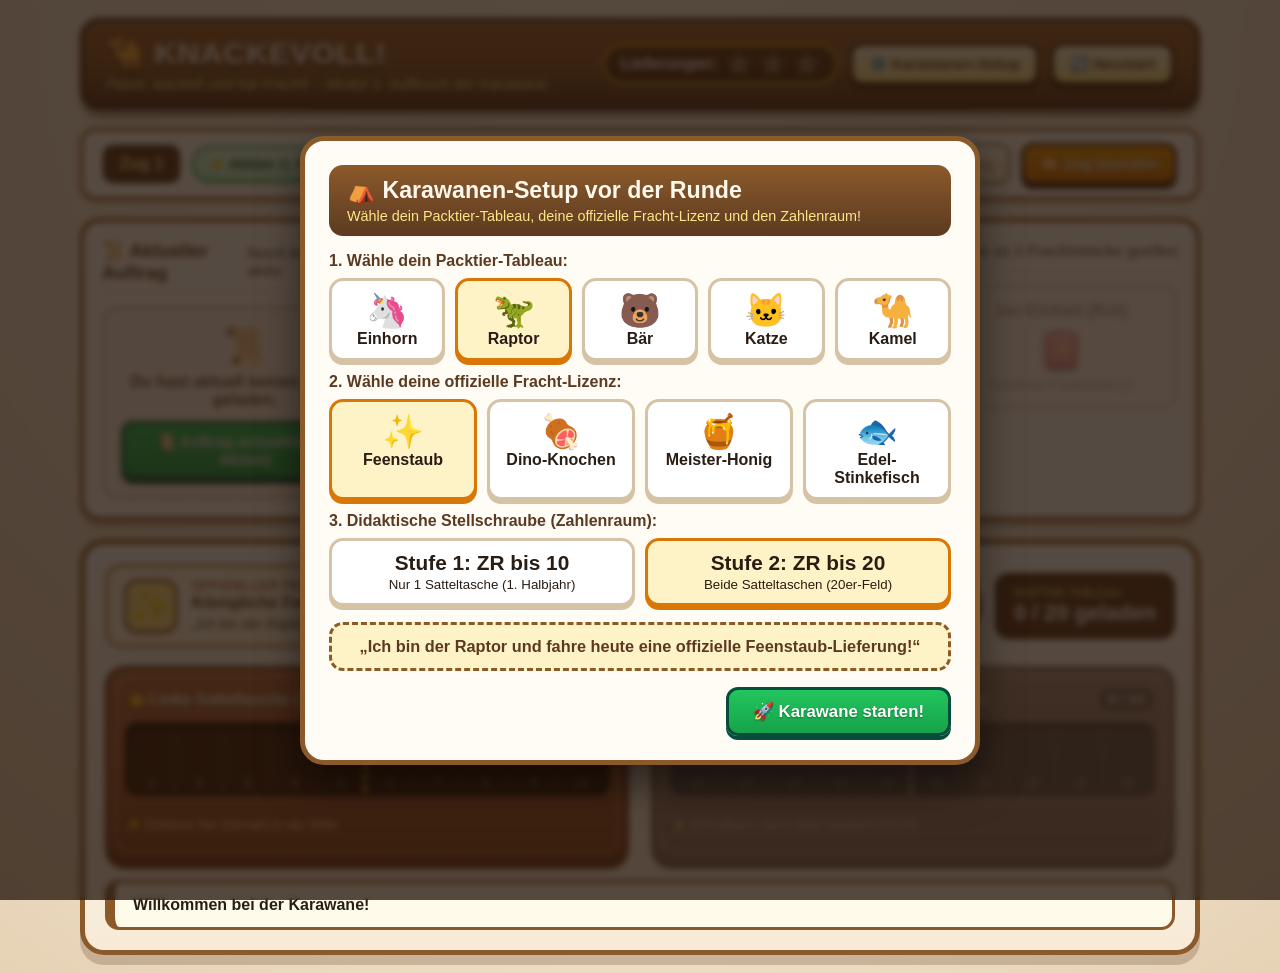
==== commit 9e2b3ff3: "adjusts general shell layout and styling" ====
--- a/knackevoll_aufbruch_der_karawane.html
+++ b/knackevoll_aufbruch_der_karawane.html
@@ -604,7 +604,7 @@
       align-items: center;
       margin-bottom: 10px;
       font-weight: 900;
-      font-size: 0.96rem;
+      font-size: 1rem;
       text-shadow: 0 2px 0 rgba(0,0,0,0.35);
     }
 
@@ -719,9 +719,8 @@
       display: flex;
       justify-content: space-between;
       align-items: center;
-      gap: 8px;
       min-height: 36px;
-      font-size: 0.8rem;
+      font-size: 0.82rem;
       color: #fde68a;
     }
 
@@ -730,8 +729,8 @@
       color: #1e3a8a;
       border: 2px solid #1e3a8a;
       border-radius: 10px;
-      padding: 5px 10px;
-      font-size: 0.8rem;
+      padding: 5px 12px;
+      font-size: 0.82rem;
       font-weight: 900;
       cursor: pointer;
       box-shadow: 0 3px 0 #1e3a8a;
@@ -1045,7 +1044,7 @@
         <div class="bag-footer">
           <span id="rightLockHint">🔒 Erst links vollpacken (10)!</span>
           <button class="btn-bazaar-swap" id="swapBtnRight" onclick="unbundleTen('right')" style="display:none;">
-            🔄 10er ➔ 2× 5er (1 Akt.)
+            🔄 Tauschen: 10er ➔ 2× 5er (1 Aktion)
           </button>
         </div>
       </div>
@@ -1076,7 +1075,7 @@
     <div class="selection-grid" style="grid-template-columns: 1fr 1fr;">
       <div class="tile-option" id="lvlTile1" onclick="setLevel(1)">
         <div style="font-size:1.3rem; font-weight:900;">Stufe 1: ZR bis 10</div>
-        <small>Nur linke Satteltasche (1. Halbjahr)</small>
+        <small>Nur 1 Satteltasche (1. Halbjahr)</small>
       </div>
       <div class="tile-option active-tile" id="lvlTile2" onclick="setLevel(2)">
         <div style="font-size:1.3rem; font-weight:900;">Stufe 2: ZR bis 20</div>
